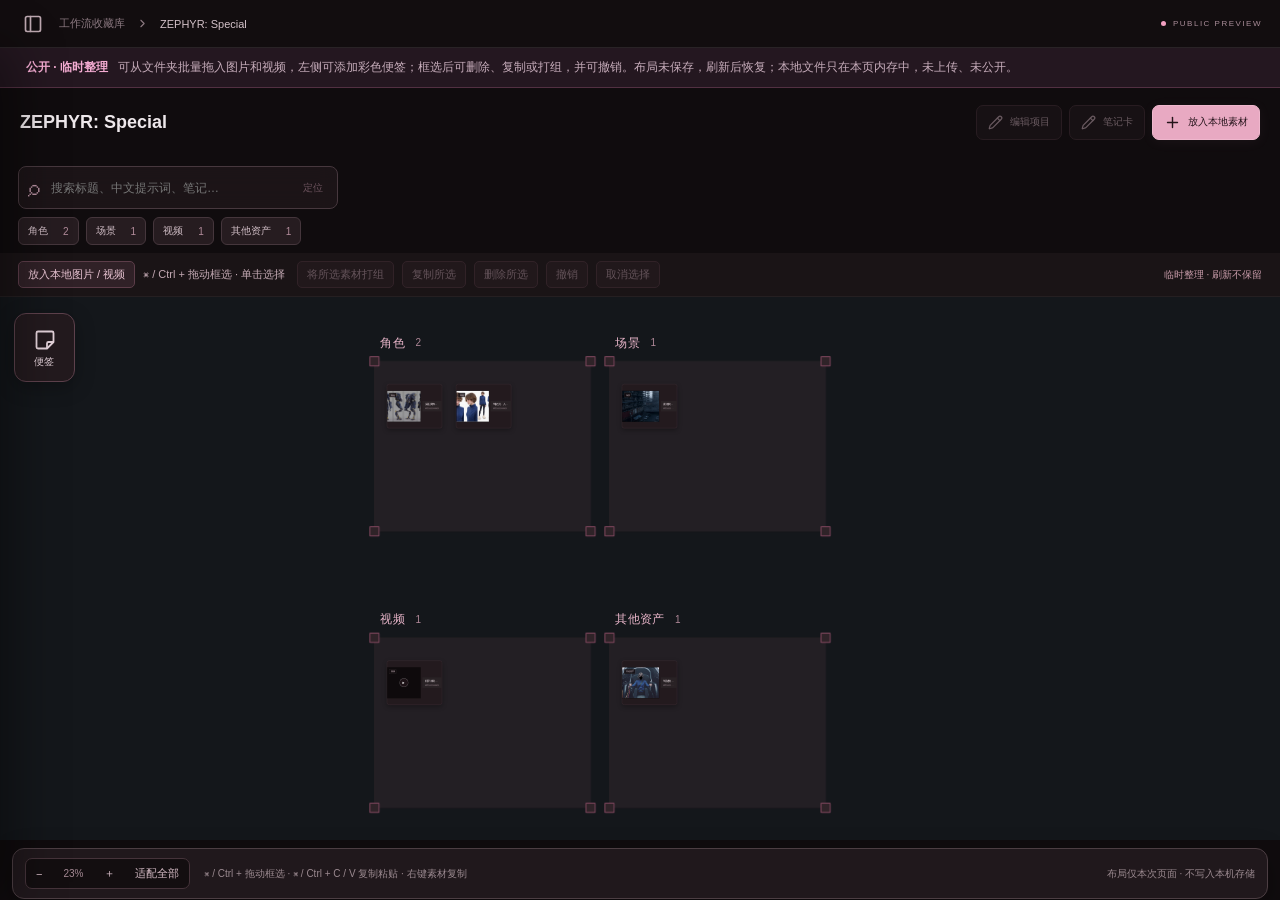
==== index.html @ 8b6f5993 "Permit safe media subdirectory paths for collected assets" ====
<!doctype html><html lang="zh-CN"><head><meta charset="UTF-8"/><meta name="viewport" content="width=device-width, initial-scale=1.0"/><meta name="theme-color" content="#140e12"/><meta name="description" content="镜藏公开静态画布：浏览 ZEPHYR 图片、视频与双语提示词；框选、多选和打组整理仅在本次页面生效，不上传、不保存。"/><title>镜藏 · 公开静态画布</title><link rel="icon" href="./favicon.svg" type="image/svg+xml"/>  <script type="module" crossorigin src="./assets/index-DH6EOgAd.js"></script>
  <link rel="stylesheet" crossorigin href="./assets/index-Cqn3189V.css">
</head><body><div id="root"></div><noscript>镜藏画布需要 JavaScript。此页面为公开静态预览，不提供上传或保存。</noscript></body></html>
---- assets/index-Cqn3189V.css ----
:root{--theme-hue:336;--accent:hsl(var(--theme-hue) 78% 79%);--accent-strong:hsl(var(--theme-hue) 85% 68%);--lightningcss-light: ;--lightningcss-dark:initial;--lightningcss-light: ;--lightningcss-dark:initial;color-scheme:dark;--bg:hsl(var(--theme-hue) 14.3% 5.5%);--panel:hsl(var(--theme-hue) 13.6% 8.6%);--line:hsl(var(--theme-hue) 11.4% 17.3%);--text:hsl(var(--theme-hue) 15% 92.2%);--muted:hsl(var(--theme-hue) 7.4% 54.7%);--legacy-accent:hsl(var(--theme-hue) 67.7% 80.6%)}*{box-sizing:border-box}body{background:var(--bg);color:var(--text);margin:0;font-family:Inter,-apple-system,BlinkMacSystemFont,Segoe UI,PingFang SC,Microsoft Yahei,sans-serif;font-size:13px}button,input,select,textarea{font:inherit}button,a,input,textarea,select{-webkit-tap-highlight-color:transparent}button{cursor:pointer}button:disabled{opacity:.45;cursor:wait}button{justify-content:center;align-items:center;gap:7px;display:inline-flex}a{color:inherit;text-decoration:none}button:focus-visible,a:focus-visible{outline:2px solid var(--accent);outline-offset:3px}input:focus,textarea:focus,select:focus{outline:1px solid hsl(var(--theme-hue) 36.4% 66.1%);border-color:hsl(var(--theme-hue) 36.4% 66.1%)}.studio{min-height:100vh;display:flex}.sidebar{background:hsl(var(--theme-hue) 12.8% 7.6%);border-right:1px solid var(--line);z-index:30;flex-direction:column;flex-shrink:0;width:238px;padding:32px 19px 19px;display:flex;position:fixed;inset:0 auto 0 0}.brand{letter-spacing:3px;align-items:center;gap:12px;padding:0 9px;font-size:24px;font-weight:650;display:flex}.brand-mark{border:1px solid hsl(var(--theme-hue) 21.0% 52.4%);background:hsl(var(--theme-hue) 17.9% 15.3%);width:42px;height:42px;color:var(--accent);border-radius:11px;place-items:center;display:grid}.brand small{letter-spacing:2px;color:hsl(var(--theme-hue) 11.8% 60%);margin-top:5px;font-size:8px;font-weight:400;display:block}.private-label{color:hsl(var(--theme-hue) 18.8% 66.7%);letter-spacing:1px;align-items:center;gap:8px;margin:31px 8px 26px;font-size:10px;display:flex}.private-label>span,.top-label>span{background:hsl(var(--theme-hue) 42.0% 74.3%);border-radius:50%;width:5px;height:5px;display:inline-block}.sidebar-section{color:hsl(var(--theme-hue) 10.1% 66.9%);justify-content:space-between;align-items:center;margin:0 9px 12px;font-size:11px;display:flex}.icon-button{color:hsl(var(--theme-hue) 13.7% 70.0%);background:0 0;border:0;border-radius:6px;padding:5px}.icon-button:hover{background:hsl(var(--theme-hue) 18.6% 16.9%);color:#fff}.project-search{color:hsl(var(--theme-hue) 8.2% 52.2%);border:1px solid hsl(var(--theme-hue) 11.6% 16.9%);background:hsl(var(--theme-hue) 14.3% 5.5%);border-radius:7px;align-items:center;gap:8px;padding:9px 10px;display:flex}.project-search input{width:100%;min-width:0;color:hsl(var(--theme-hue) 18.4% 85.1%);background:0 0;border:0;outline:none;font-size:11px}.project-list{flex-direction:column;gap:6px;margin-top:17px;display:flex;overflow:auto}.project-list button{color:hsl(var(--theme-hue) 10.1% 69.0%);text-align:left;background:0 0;border:1px solid #0000;border-radius:8px;justify-content:flex-start;gap:10px;padding:13px 10px;font-size:12px}.project-list button span{text-overflow:ellipsis;white-space:nowrap;flex:1;overflow:hidden}.project-list button>svg:last-child{opacity:.4}.project-list button.active{border-color:hsl(var(--theme-hue) 21.8% 35.1%);background:linear-gradient(100deg,hsl(var(--theme-hue) 19.6% 19.0%),hsl(var(--theme-hue) 16.7% 11.8%));color:hsl(var(--theme-hue) 65.4% 89.8%)}.sidebar-bottom{gap:6px;margin-top:auto;padding-top:25px;display:grid}.sidebar-bottom>button{color:hsl(var(--theme-hue) 9.7% 59.6%);background:0 0;border:0;border-radius:7px;justify-content:flex-start;padding:10px;font-size:11px}.sidebar-bottom>button:hover{background:hsl(var(--theme-hue) 14.7% 13.3%)}.cloud-note{border-top:1px solid var(--line);color:hsl(var(--theme-hue) 12.0% 67.5%);align-items:center;gap:10px;margin-top:14px;padding:20px 10px 3px;font-size:10px;display:flex}.cloud-note small{color:hsl(var(--theme-hue) 7.8% 42.9%);margin-top:5px;font-size:9px;display:block}.main{width:calc(100% - 238px);min-width:0;margin-left:238px}.topbar{border-bottom:1px solid hsl(var(--theme-hue) 13.9% 14.1%);background:hsl(var(--theme-hue) 16.1% 6.1%);justify-content:space-between;align-items:center;height:68px;padding:0 36px;display:flex}.breadcrumb{color:hsl(var(--theme-hue) 7.6% 51.2%);align-items:center;gap:11px;font-size:11px;display:flex}.breadcrumb b{color:hsl(var(--theme-hue) 17.0% 79.2%);font-weight:400}.top-label{color:hsl(var(--theme-hue) 14.4% 60.6%);letter-spacing:1.5px;align-items:center;gap:7px;font-size:8px;display:flex}.mobile-toggle{display:none}.project-heading{justify-content:space-between;align-items:center;gap:25px;padding:34px 36px 25px;display:flex}.eyebrow{letter-spacing:2.2px;color:hsl(var(--theme-hue) 30.3% 65.7%);margin-bottom:12px;font-size:9px}h1{letter-spacing:-.6px;margin:0 0 13px;font-size:31px;font-weight:550}.project-heading p{color:hsl(var(--theme-hue) 9.8% 57.8%);max-width:680px;margin:0;font-size:12px;line-height:1.8}.project-meta{color:hsl(var(--theme-hue) 8.4% 46.7%);align-items:center;gap:11px;margin-top:16px;font-size:10px;display:flex}.project-meta a{color:hsl(var(--theme-hue) 34.8% 72.9%);align-items:center;gap:4px;display:flex}.heading-actions{flex-shrink:0;gap:9px;display:flex}.primary,.subtle{border-radius:7px;padding:10px 15px;font-size:11px;font-weight:500}.primary{border:1px solid hsl(var(--theme-hue) 63.6% 82.7%);background:hsl(var(--theme-hue) 57.8% 78.6%);color:hsl(var(--theme-hue) 29.8% 11.2%);box-shadow:0 2px 14px hsl(var(--theme-hue) 57.8% 78.6% / .055)}.primary:hover{background:hsl(var(--theme-hue) 72.7% 87.1%)}.subtle{border:1px solid hsl(var(--theme-hue) 16.9% 23.1%);background:hsl(var(--theme-hue) 15.8% 11.2%);color:hsl(var(--theme-hue) 25.2% 77.5%)}.subtle:hover{border-color:hsl(var(--theme-hue) 21.7% 49.6%)}.stats{border:1px solid var(--line);background:hsl(var(--theme-hue) 16.3% 8.4%);border-radius:10px;align-items:center;margin:0 36px 26px;padding:17px 23px;display:flex}.stats>div{border-right:1px solid hsl(var(--theme-hue) 12.9% 16.7%);align-items:center;gap:20px;min-width:115px;margin-right:23px;display:flex}.stats>div span{color:hsl(var(--theme-hue) 10.9% 58.6%);font-size:10px}.stats strong{color:hsl(var(--theme-hue) 23.1% 87.3%);font-size:24px;font-weight:400}.stats>div:first-child strong{color:hsl(var(--theme-hue) 61.3% 81.8%)}.stats>p{text-align:right;color:hsl(var(--theme-hue) 11.4% 41.2%);margin:0 0 0 auto;font-size:9px;line-height:1.8}.stats>p b{color:hsl(var(--theme-hue) 17.0% 66.5%);font-weight:400}.canvas-wrap{padding:0 36px 28px}.project-empty-strip{border:1px dashed hsl(var(--theme-hue) 22.7% 25.9%);background:hsl(var(--theme-hue) 21.4% 11.0%);color:hsl(var(--theme-hue) 16.4% 60.6%);border-radius:9px;justify-content:space-between;align-items:center;gap:15px;margin-bottom:14px;padding:16px 20px;font-size:11px;line-height:1.8;display:flex}.project-empty-strip strong{color:hsl(var(--theme-hue) 52.1% 81.2%);margin-right:9px}.project-empty-strip button{color:hsl(var(--theme-hue) 52.1% 81.2%);white-space:nowrap;background:0 0;border:0;font-size:11px}.iwc-stage{height:calc(100dvh - 400px)!important;min-height:390px!important}.welcome{text-align:center;background:radial-gradient(ellipse at 50% 32%,hsl(var(--theme-hue) 28.3% 18.0% / .188),transparent 55%);flex-direction:column;align-items:center;min-height:calc(100vh - 68px);padding:70px 40px;display:flex}.welcome h1{letter-spacing:1px;margin:9px 0 18px;font-size:43px;font-weight:500;line-height:1.4}.welcome p{color:hsl(var(--theme-hue) 12.5% 59.2%);margin:0 0 28px;font-size:12px;line-height:2}.large{padding:13px 21px;font-size:12px}.text-button{color:hsl(var(--theme-hue) 27.1% 64.5%);background:0 0;border:0;padding:12px;font-size:11px}.welcome-foot{color:hsl(var(--theme-hue) 12.2% 38.4%);align-items:center;gap:8px;margin-top:40px;font-size:9px;display:flex}.welcome-art{width:310px;height:150px;margin-bottom:25px;position:relative}.art-card{background:linear-gradient(145deg,hsl(var(--theme-hue) 15.7% 16.3%),hsl(var(--theme-hue) 16.3% 8.4%));border:1px solid hsl(var(--theme-hue) 19.4% 39.4%);width:112px;height:89px;color:hsl(var(--theme-hue) 37.8% 73.5%);z-index:2;border-radius:7px;flex-direction:column;justify-content:center;align-items:center;gap:12px;display:flex;position:absolute;box-shadow:0 10px 40px #0006}.art-card span{letter-spacing:1.5px;color:hsl(var(--theme-hue) 13.9% 52.2%);font-size:6px}.art-card.one{top:25px;left:0;transform:rotate(-8deg)}.art-card.two{z-index:3;border-color:hsl(var(--theme-hue) 26.2% 55.9%);width:135px;height:108px;top:0;left:98px}.art-card.three{top:43px;left:210px;transform:rotate(9deg)}.loading{min-height:60vh;color:hsl(var(--theme-hue) 14.1% 62.5%);justify-content:center;align-items:center;gap:15px;display:flex}.spinner{border:1px solid hsl(var(--theme-hue) 18.7% 24.1%);border-top-color:hsl(var(--theme-hue) 49.1% 78.4%);border-radius:50%;width:18px;height:18px;animation:1s linear infinite spin}@keyframes spin{to{transform:rotate(360deg)}}.muted{color:hsl(var(--theme-hue) 9.6% 51.0%);font-size:11px;line-height:1.7}.sidebar-empty{padding:10px;line-height:2}.alert{border:1px solid hsl(var(--theme-hue) 19.7% 25.9%);background:hsl(var(--theme-hue) 18.8% 13.5%);color:hsl(var(--theme-hue) 48.5% 81.0%);border-radius:6px;margin:15px 36px 0;padding:11px 40px 11px 14px;font-size:11px;line-height:1.7;position:relative}.alert button{color:inherit;background:0 0;border:0;position:absolute;top:10px;right:9px}.alert.error{background:hsl(var(--theme-hue) 27.3% 15.1%);color:#f0b4ba;border-color:#854c51}.hidden{display:none}.drawer-scrim,.modal-scrim{z-index:60;-webkit-backdrop-filter:blur(3px);backdrop-filter:blur(3px);background:#0009;position:fixed;inset:0}.drawer{background:hsl(var(--theme-hue) 15.8% 7.5%);border-left:1px solid hsl(var(--theme-hue) 19.1% 33.9%);width:min(680px,100%);height:100%;position:absolute;top:0;right:0;overflow:auto;box-shadow:-20px 0 80px #0005}.drawer-bar{border-bottom:1px solid hsl(var(--theme-hue) 16.9% 17.5%);color:hsl(var(--theme-hue) 17.0% 68.8%);justify-content:space-between;align-items:center;padding:20px 25px;font-size:11px;display:flex}.drawer-bar h2{color:hsl(var(--theme-hue) 35.4% 87.3%);margin:0;font-size:18px;font-weight:500}.detail-media{background:hsl(var(--theme-hue) 20.0% 2.9%);justify-content:center;align-items:center;min-height:200px;max-height:400px;display:flex}.detail-media img,.detail-media video{object-fit:contain;width:100%;max-height:400px}.detail-media>a{color:hsl(var(--theme-hue) 36.2% 77.3%);align-items:center;gap:10px;padding:70px;display:flex}.missing{height:210px;color:hsl(var(--theme-hue) 14.9% 39.6%);flex-direction:column;justify-content:center;align-items:center;gap:17px;font-size:11px;display:flex}.detail-body{padding:25px}.detail-title{justify-content:space-between;align-items:start;gap:14px;margin-bottom:23px;display:flex}.detail-title h2{margin:0;font-size:23px;font-weight:500;line-height:1.5}.detail-title button{flex-shrink:0}.model-record{border:1px solid hsl(var(--theme-hue) 20.7% 23.7%);background:hsl(var(--theme-hue) 22.2% 10.6%);border-radius:8px;flex-direction:column;gap:10px;padding:16px;display:flex}.model-record>span{color:hsl(var(--theme-hue) 17.8% 57.1%);font-size:10px}.model-record b{color:hsl(var(--theme-hue) 56.1% 83.9%);font-size:15px;font-weight:500}.model-record small{color:hsl(var(--theme-hue) 13.0% 43.7%);font-size:10px}.detail-section{margin-top:28px}.detail-section h3{color:hsl(var(--theme-hue) 25.3% 80.6%);margin:0 0 15px;font-size:12px;font-weight:500}.detail-section h3 span{color:hsl(var(--theme-hue) 15.3% 42.2%);margin-left:8px}.missing-text{color:hsl(var(--theme-hue) 11.0% 42.7%);border:1px dashed hsl(var(--theme-hue) 17.2% 19.4%);border-radius:6px;padding:15px;font-size:11px}.reference-grid{grid-template-columns:repeat(3,1fr);gap:10px;display:grid}.reference-grid button{background:hsl(var(--theme-hue) 20.8% 10.4%);border:1px solid hsl(var(--theme-hue) 20.0% 23.5%);color:hsl(var(--theme-hue) 17.8% 64.7%);border-radius:6px;flex-direction:column;padding:0;font-size:10px;display:flex;overflow:hidden}.reference-grid img{object-fit:cover;width:100%;height:90px}.reference-grid span{padding:8px}.prompt-block{border:1px solid hsl(var(--theme-hue) 17.9% 18.6%);background:hsl(var(--theme-hue) 20.0% 5.9%);border-radius:7px;margin-bottom:10px;padding:16px}.prompt-block label{letter-spacing:1px;color:hsl(var(--theme-hue) 16.9% 54.7%);font-size:9px}.prompt-block p{color:hsl(var(--theme-hue) 19.2% 80.6%);white-space:pre-wrap;overflow-wrap:anywhere;margin:11px 0 0;font-size:12px;line-height:1.9}.prompt-block.zh{background:hsl(var(--theme-hue) 22.0% 11.6%);border-color:hsl(var(--theme-hue) 24.2% 25.9%)}.prompt-block.zh p{color:hsl(var(--theme-hue) 33.3% 75.9%)}.stale{letter-spacing:0;margin-left:6px;font-size:10px;font-weight:400;color:#ebba7e!important}.source-link{color:hsl(var(--theme-hue) 38.2% 73.3%);gap:5px;font-size:11px;display:inline-flex}.note-text{white-space:pre-wrap;overflow-wrap:anywhere;color:hsl(var(--theme-hue) 17.3% 64.9%);font-size:12px;line-height:1.9}.detail-footer{border-top:1px solid hsl(var(--theme-hue) 19.1% 17.5%);justify-content:space-between;align-items:center;margin-top:25px;padding-top:20px;display:flex}.danger{color:#c78693;background:0 0;border:0;padding:8px 0;font-size:10px}.detail-footer a{color:hsl(var(--theme-hue) 22.2% 64.7%);gap:5px;font-size:10px;display:flex}.modal-scrim{justify-content:center;align-items:center;padding:25px;display:flex}.modal{background:hsl(var(--theme-hue) 18.2% 8.6%);border:1px solid hsl(var(--theme-hue) 18.4% 34.1%);border-radius:13px;width:530px;max-width:100%;max-height:90dvh;overflow:auto;box-shadow:0 30px 100px #0008}.modal form{padding:22px 25px}.modal form>label,.form-row>label{color:hsl(var(--theme-hue) 18.1% 66.5%);flex-direction:column;gap:8px;margin-bottom:19px;font-size:11px;display:flex}.modal input:not([type=checkbox]):not([type=file]),.modal textarea,.modal select{border:1px solid hsl(var(--theme-hue) 19.0% 23.7%);background:hsl(var(--theme-hue) 20.0% 5.9%);width:100%;color:hsl(var(--theme-hue) 28.0% 85.3%);border-radius:6px;padding:11px 12px;font-size:12px;line-height:1.7}.modal textarea{resize:vertical}.modal .form-row{gap:15px;display:flex}.form-row>label{flex:1;min-width:0}.form-hint{color:hsl(var(--theme-hue) 13.4% 45.3%);margin:0 0 18px;font-size:10px;line-height:1.8}.form-actions{border-top:1px solid hsl(var(--theme-hue) 19.1% 17.5%);justify-content:flex-end;align-items:center;gap:9px;margin-top:23px;padding-top:19px;display:flex}.form-actions .danger{margin-right:auto}.asset-modal{width:680px}.upload-zone{border:1px dashed hsl(var(--theme-hue) 19.8% 39.6%);background:hsl(var(--theme-hue) 22.9% 13.7%);cursor:pointer;border-radius:7px;justify-content:center;align-items:center;padding:20px;position:relative;flex-direction:row!important;gap:15px!important;display:flex!important}.upload-zone input{opacity:0;cursor:pointer;width:100%;position:absolute;inset:0}.upload-zone small{color:hsl(var(--theme-hue) 14.9% 52.5%);margin-top:5px;font-size:9px;display:block}.reference-options{border:1px solid hsl(var(--theme-hue) 18.1% 20.6%);border-radius:6px;flex-wrap:wrap;gap:12px;margin-bottom:20px;padding:14px;display:flex}.reference-options label{color:hsl(var(--theme-hue) 22.7% 68.0%);align-items:center;gap:6px;font-size:11px;display:flex}.reference-options input{accent-color:hsl(var(--theme-hue) 44.9% 72.9%)}.help-content{padding:10px 26px 26px}.help-content h3{color:hsl(var(--theme-hue) 45.6% 79.8%);margin:24px 0 10px;font-size:13px;font-weight:500}.help-content p{color:hsl(var(--theme-hue) 14.3% 60.2%);font-size:12px;line-height:1.9}.help-modal{width:600px}@media (width>=1500px){.stats>div{min-width:140px}}@media (width<=1200px){.stats>div{gap:14px;min-width:90px;margin-right:17px}.stats>p{display:none}.project-heading{align-items:flex-start}.heading-actions{flex-direction:column}.sidebar{width:210px;padding:28px 14px 18px}.main{width:calc(100% - 210px);margin-left:210px}}@media (width<=900px){.sidebar{width:190px}.main{width:calc(100% - 190px);margin-left:190px}.topbar{padding:0 23px}.project-heading{padding:25px 22px}.canvas-wrap{padding:0 22px 25px}.stats{margin:0 22px 22px;padding:15px}.stats>div{gap:9px;min-width:65px;margin-right:12px}.stats strong{font-size:20px}.stats>div:last-of-type{border:0;margin:0}.project-heading h1{font-size:25px}.alert{margin:12px 22px 0}.top-label{display:none}}@media (width<=700px){.sidebar{width:238px;transform:translate(-100%);box-shadow:15px 0 60px #0008}.sidebar.mobile-open{top:60px;transform:translate(0)}.main{width:100%;margin:0}.topbar{height:60px;padding:0 16px}.mobile-toggle{display:flex}.project-heading{flex-wrap:wrap;gap:12px;padding:24px 17px}.heading-actions{flex-direction:row}.project-heading h1{font-size:26px}.stats{justify-content:space-between;margin:0 17px 18px;padding:14px 12px}.stats>div{flex-direction:column;gap:7px;min-width:0;margin-right:0;padding-right:17px}.stats>div:last-of-type{padding:0}.stats>div span{font-size:9px}.canvas-wrap{padding:0 12px 20px}.project-empty-strip{flex-direction:column;align-items:flex-start;padding:12px}.iwc-stage{height:55dvh!important;min-height:340px!important}.welcome{padding:50px 20px}.welcome h1{font-size:36px}.welcome p{font-size:11px}.welcome-art{margin-bottom:4px;transform:scale(.85)}.alert{margin:12px 16px 0}.modal-scrim{padding:12px}.modal{max-height:94dvh}.modal form{padding:19px}.modal .form-row{gap:10px}.drawer-bar{padding:17px 19px}.detail-body{padding:20px}.reference-grid{grid-template-columns:repeat(2,1fr)}}.iwc-note-text{color:hsl(var(--theme-hue) 47.0% 83.7%);white-space:pre-wrap;background:linear-gradient(130deg,hsl(var(--theme-hue) 20.4% 19.2%),hsl(var(--theme-hue) 17.1% 13.7%));text-align:left;width:100%;height:135px;padding:20px;font-size:13px;line-height:1.8;overflow:hidden}.iwc-link{pointer-events:none;z-index:0;position:absolute;overflow:visible}.iwc-link line{stroke:hsl(var(--theme-hue) 38.4% 68.8%);stroke-width:2px;stroke-dasharray:6 5;opacity:.5}.note-preview{white-space:pre-wrap;overflow-wrap:anywhere;width:100%;color:hsl(var(--theme-hue) 45.5% 82.7%);background:linear-gradient(130deg,hsl(var(--theme-hue) 22.6% 18.2%),hsl(var(--theme-hue) 15.8% 11.2%));max-height:400px;padding:35px;font-size:18px;line-height:1.9;overflow:auto}.personal-note-info{color:hsl(var(--theme-hue) 27.7% 65.3%);flex-direction:column;gap:20px;font-size:12px;display:flex}.personal-note-info b{font-weight:400}.add-note{margin-bottom:20px}.research-plan{border:1px solid hsl(var(--theme-hue) 16.5% 22.5%);background:hsl(var(--theme-hue) 19.1% 9.2%);border-radius:8px;margin-bottom:16px;padding:15px 19px}.research-plan summary{cursor:pointer;color:hsl(var(--theme-hue) 33.9% 75.1%);font-size:12px}.research-plan summary span{color:hsl(var(--theme-hue) 10.0% 48.8%);margin-left:15px;font-size:10px}.research-plan>p,.research-plan footer{color:hsl(var(--theme-hue) 12.1% 53.1%);font-size:10px;line-height:1.8}.research-plan>div{grid-template-columns:repeat(2,1fr);gap:10px;margin:15px 0;display:grid}.research-plan article{border:1px solid hsl(var(--theme-hue) 21.7% 18.0%);border-radius:6px;padding:12px}.research-plan article b{color:hsl(var(--theme-hue) 19.5% 68.8%);font-size:11px;font-weight:500;display:block}.research-plan article small{color:hsl(var(--theme-hue) 11.8% 44.9%);margin-top:7px;font-size:10px;display:block}.research-plan footer{border-top:1px solid hsl(var(--theme-hue) 21.7% 18.0%);padding-top:12px}.iwc-group-frame{border:1px solid hsl(var(--theme-hue) 4.5% 26.3%);background:#303033;border-radius:7px}.iwc-group-frame>.iwc-legacy-title{color:hsl(var(--theme-hue) 5.8% 62.9%);letter-spacing:0;font-size:13px;font-weight:400;top:-28px;left:0}.iwc-stage{background-color:hsl(var(--theme-hue) 7.4% 10.6%)!important;background-image:radial-gradient(hsl(var(--theme-hue) 7.0% 22.4%) .7px,transparent .7px)!important}.iwc-card{border-color:hsl(var(--theme-hue) 6.6% 26.9%);background:hsl(var(--theme-hue) 9.3% 14.7%);border-radius:4px;box-shadow:0 3px 10px #0003}.iwc-card-copy{background:hsl(var(--theme-hue) 9.3% 14.7%)}.demo-link{color:hsl(var(--theme-hue) 29.4% 66.7%);align-items:center;gap:7px;margin:14px;font-size:11px;display:inline-flex}.demo-page{background:hsl(var(--theme-hue) 13.5% 7.3%);min-height:100vh}.demo-top{border-bottom:1px solid hsl(var(--theme-hue) 12.1% 17.8%);justify-content:space-between;align-items:center;height:86px;padding:0 36px;display:flex}.demo-heading{justify-content:space-between;align-items:center;padding:27px 38px 19px;display:flex}.demo-heading h1{font-size:30px}.demo-heading p{color:hsl(var(--theme-hue) 11.8% 60%);margin:0;font-size:12px}.demo-heading>span{color:hsl(var(--theme-hue) 35.3% 72.7%);background:hsl(var(--theme-hue) 19.1% 17.5%);border:1px solid hsl(var(--theme-hue) 19.1% 33.9%);border-radius:5px;padding:7px 11px;font-size:10px}.demo-disclaimer{color:hsl(var(--theme-hue) 18.7% 62.4%);border:1px solid hsl(var(--theme-hue) 23.1% 25.5%);background:hsl(var(--theme-hue) 20.0% 11.8%);border-radius:7px;margin:0 36px 20px;padding:12px 17px;font-size:10px;line-height:1.9}.demo-disclaimer b{color:hsl(var(--theme-hue) 41.3% 78.6%);font-weight:400;display:block}.demo-canvas{padding:0 24px 24px}.demo-canvas .iwc-stage{height:calc(100vh - 370px)!important;min-height:450px!important}.demo-canvas .iwc-footer>small{display:none}.demo-canvas .iwc-toolbar{background:hsl(var(--theme-hue) 12.5% 12.5%)}.demo-canvas .iwc{border-radius:9px}@media (width<=700px){.demo-top{height:75px;padding:0 15px}.demo-top .brand{font-size:21px}.demo-heading{gap:15px;padding:23px 18px}.demo-heading h1{font-size:24px}.demo-disclaimer{margin:0 16px 15px}.demo-canvas{padding:0 10px 15px}.demo-canvas .iwc-stage{height:60vh!important}.demo-heading>span{white-space:nowrap;font-size:8px}}.media-detail{border:1px solid hsl(var(--theme-hue) 6.8% 29.0%);background:hsl(var(--theme-hue) 10.2% 9.6%);border-radius:16px;width:min(1040px,94vw);height:auto;max-height:94dvh;padding:0 24px 25px;top:3dvh;left:50%;right:auto;transform:translate(-50%)}.media-detail .drawer-bar{color:hsl(var(--theme-hue) 9.4% 68.8%);border:0;padding:18px 0}.media-detail .detail-media{border:1px solid hsl(var(--theme-hue) 9.7% 36.5%);background:hsl(var(--theme-hue) 22.2% 3.5%);border-radius:14px;max-height:none;overflow:hidden}.media-detail .detail-media video{aspect-ratio:16/9;object-fit:contain;width:100%;max-height:56vh}.media-detail .detail-body{border:1px solid hsl(var(--theme-hue) 9.7% 24.3%);background:hsl(var(--theme-hue) 7.9% 14.9%);border-radius:18px;flex-direction:column;margin-top:17px;padding:23px;display:flex}.media-detail .detail-title,.media-detail .detail-body>h2{order:0;margin:0 0 17px;font-size:16px}.media-detail .model-record{border:0;border-top:1px solid hsl(var(--theme-hue) 10.3% 26.7%);background:0 0;border-radius:0;flex-flow:wrap;order:4;align-items:center;gap:15px;margin:16px 0 0;padding:16px 0 0;display:flex}.media-detail .model-record>span{font-size:10px}.media-detail .model-record b{font-size:13px}.media-detail .model-record small{flex-basis:100%}.media-detail .detail-section{margin-top:0}:is(.media-detail .detail-section:has(.reference-grid),.media-detail .detail-section:has(.missing-text),.media-detail .detail-section:has(.demo-ref-placeholders)){order:1;margin-bottom:18px}.media-detail .detail-section:has(.prompt-block){order:2}.media-detail .detail-section:has(.note-text){order:5;margin-top:20px}.media-detail .detail-footer{order:7}.media-detail .reference-grid{gap:12px;display:flex;overflow:auto}.media-detail .reference-grid button{width:90px;min-width:90px}.media-detail .reference-grid img{height:77px}.media-detail .prompt-block{background:0 0;border:0;border-radius:0;padding:12px 0}.media-detail .prompt-block p{color:hsl(var(--theme-hue) 21.2% 87.1%);font-size:14px;line-height:2}.media-detail .prompt-block.zh{border-top:1px solid hsl(var(--theme-hue) 14.1% 25.1%)}.media-detail .detail-body>.muted{order:8;margin:15px 0 0}.media-detail .detail-body>.source-link{order:9;margin-top:10px}.demo-ref-placeholders{gap:12px;display:flex}.demo-ref-placeholders>div{border:1px dashed hsl(var(--theme-hue) 14.4% 36.7%);background:hsl(var(--theme-hue) 11.6% 16.9%);width:80px;height:78px;color:hsl(var(--theme-hue) 15.4% 55.5%);border-radius:9px;place-items:center;font-size:9px;display:grid;position:relative}.demo-ref-placeholders b{background:hsl(var(--theme-hue) 15.6% 25.1%);border-radius:50%;place-items:center;width:17px;height:17px;font-weight:400;display:grid;position:absolute;top:6px;left:6px}@media (width<=700px){.media-detail{width:96vw;max-height:96dvh;padding:0 12px 15px;top:2dvh}.media-detail .detail-body{padding:16px}.media-detail .detail-media video{max-height:45vh}.media-detail .prompt-block p{font-size:12px}}.translation-card{border:1px solid hsl(var(--theme-hue) 18.5% 31.8%);background:hsl(var(--theme-hue) 18.1% 16.3%);color:hsl(var(--theme-hue) 28.3% 82.0%);border-radius:12px;margin:8px 0 15px;overflow:hidden}.translation-card>summary{cursor:pointer;color:hsl(var(--theme-hue) 57.3% 85.3%);background:hsl(var(--theme-hue) 17.2% 19.4%);padding:15px 18px;font-size:12px}.translation-card summary span{color:hsl(var(--theme-hue) 21.5% 62.5%);margin-left:10px;font-size:9px}.translation-body{padding:8px 18px 17px}.translation-text{white-space:pre-wrap;overflow-wrap:anywhere;color:hsl(var(--theme-hue) 32.3% 87.8%);margin:12px 0;font-size:14px;line-height:2}.copy-prompt{border:1px solid hsl(var(--theme-hue) 16.7% 37.6%);background:hsl(var(--theme-hue) 17.2% 19.4%);color:hsl(var(--theme-hue) 34.4% 74.9%);border-radius:5px;padding:5px 9px;font-size:10px}.english-original{border-top:1px solid hsl(var(--theme-hue) 18.2% 30.2%);margin-top:17px;padding-top:13px}.english-original>summary{color:hsl(var(--theme-hue) 22.0% 64.3%);cursor:pointer;font-size:11px}.english-original .translation-text{color:hsl(var(--theme-hue) 14.1% 69.4%);font-size:12px}.copy-status{color:hsl(var(--theme-hue) 32.7% 77.8%);margin-top:10px;font-size:10px;display:block}.media-detail .detail-section:has(.translation-card){order:2}.iwc-groups{min-height:42px}.inline-error{background:hsl(var(--theme-hue) 26.4% 20.8%);color:#f1bfca;border:1px solid #a36a75;border-radius:7px;margin-bottom:17px;padding:12px 14px;font-size:12px;line-height:1.8}.back-detail{background:hsl(var(--theme-hue) 17.2% 17.1%);border:1px solid hsl(var(--theme-hue) 19.3% 31.6%);color:hsl(var(--theme-hue) 40.7% 76.9%);border-radius:5px;margin-right:12px;padding:5px 8px;font-size:10px}.related-notes{order:6;margin-top:23px}.related-notes h3{color:hsl(var(--theme-hue) 28.9% 70.2%);font-size:12px;font-weight:500}.related-notes>button{text-align:left;border:1px solid hsl(var(--theme-hue) 20.0% 25.5%);background:hsl(var(--theme-hue) 19.4% 14.1%);width:100%;color:hsl(var(--theme-hue) 34.0% 79.8%);border-radius:7px;justify-content:space-between;margin:5px 0;padding:11px}.related-notes small,.related-notes p{color:hsl(var(--theme-hue) 14.8% 57.6%);font-size:10px}.alert .retry-save{border:1px solid hsl(var(--theme-hue) 17.7% 51.4%);color:hsl(var(--theme-hue) 56.2% 85.7%);border-radius:4px;margin:0 12px;padding:3px 8px;position:static}.media-detail .reference-evidence{order:1;margin:0 0 18px}.evidence-grid{grid-template-columns:repeat(2,minmax(0,1fr));gap:10px;display:grid}.evidence-grid>button{text-align:left;border:1px solid hsl(var(--theme-hue) 18% 27%);background:hsl(var(--theme-hue) 15% 13%);color:var(--text);border-radius:8px;justify-content:flex-start;align-items:flex-start;gap:11px;padding:10px}.evidence-grid img{object-fit:cover;border-radius:5px;width:75px;height:68px}.evidence-grid button>div{min-width:0}.evidence-grid b{font-size:11px;font-weight:500;display:block}.evidence-status{color:#dfbd86;margin-top:7px;font-size:9px;display:block}.evidence-status.confirmed{color:#93c4ba}.evidence-status.context{color:#94a5bd}.evidence-grid p{color:var(--muted);margin:8px 0 0;font-size:10px;line-height:1.7}.evidence-editor{margin-bottom:19px}.evidence-editor>label{color:var(--accent);font-size:11px}.evidence-editor>div{border:1px solid var(--line);border-radius:7px;margin-top:9px;padding:12px}.evidence-editor label{color:var(--muted);align-items:center;gap:10px;margin-bottom:8px;font-size:11px;display:flex}.evidence-editor select{max-width:180px;margin-left:auto}@media (width<=700px){.evidence-grid{grid-template-columns:1fr}}.prompt-reading-tools{flex-wrap:wrap;align-items:center;gap:8px;margin-top:10px;display:flex}.prompt-reading-tools small{color:var(--muted);font-size:9px}.translation-text.compact-text{overscroll-behavior:contain;scrollbar-width:thin;scrollbar-color:var(--accent) transparent;max-height:360px;padding-right:12px;overflow:auto}.translation-text.full-text{max-height:none}.translation-text:focus-visible{outline:1px solid var(--accent);outline-offset:5px;border-radius:3px}.english-original>button{margin-top:12px}.media-detail .add-note{order:0;align-self:flex-end;margin:0 0 18px}.drawer-bar{background:var(--panel);z-index:3;position:sticky;top:0}.media-detail .drawer-bar{background:var(--panel)}.studio:has(.canvas-wrap) .main{width:100%;height:100dvh;margin-left:0;overflow:hidden}.studio:has(.canvas-wrap) .sidebar{z-index:45;transition:transform .18s;top:48px;transform:translate(-100%);box-shadow:12px 0 50px #0006}.studio:has(.canvas-wrap) .sidebar.mobile-open{transform:translate(0)}.studio:has(.canvas-wrap) .mobile-toggle{display:inline-flex}.studio:has(.canvas-wrap) .topbar{border-bottom-color:hsl(var(--theme-hue) 8% 15%);height:48px;padding:0 18px}.studio:has(.canvas-wrap) .project-heading{align-items:center;gap:15px;height:68px;padding:12px 20px}.studio:has(.canvas-wrap) .project-heading h1{letter-spacing:0;margin:0;font-size:18px}.studio:has(.canvas-wrap) .project-heading .eyebrow{display:none}.studio:has(.canvas-wrap) .project-heading p{display:none}.studio:has(.canvas-wrap) .project-meta{display:none}.studio:has(.canvas-wrap) .stats{display:none}.studio:has(.canvas-wrap) .heading-actions{flex-direction:row;gap:7px}.studio:has(.canvas-wrap) .heading-actions button{padding:8px 11px;font-size:10px}.studio:has(.canvas-wrap) .canvas-wrap{height:calc(100dvh - 116px);padding:0;position:relative}.studio:has(.canvas-wrap) .iwc{background:0 0;border:0;border-radius:0;height:100%}.studio:has(.canvas-wrap) .iwc-stage{max-height:none;background-color:#14171b!important;background-image:radial-gradient(hsl(var(--theme-hue) 9% 25% / .35) .6px,transparent .6px)!important;height:100%!important;min-height:0!important}.studio:has(.canvas-wrap) .iwc-toolbar{z-index:4;pointer-events:none;background:0 0;border:0;border-radius:9px;padding:0;position:absolute;top:12px;left:18px;right:18px}.studio:has(.canvas-wrap) .iwc-title{display:none}.studio:has(.canvas-wrap) .iwc-search{pointer-events:auto;background:hsl(var(--theme-hue) 15% 10% / .94);border-color:hsl(var(--theme-hue) 12% 25%);-webkit-backdrop-filter:blur(10px);backdrop-filter:blur(10px);flex:1;max-width:320px}.studio:has(.canvas-wrap) .iwc-groups{z-index:4;pointer-events:none;background:0 0;border:0;min-height:0;padding:0;position:absolute;top:65px;left:18px;right:18px}.studio:has(.canvas-wrap) .iwc-groups button{pointer-events:auto;background:hsl(var(--theme-hue) 13% 14% / .9);border-color:hsl(var(--theme-hue) 12% 24%);padding:6px 9px;font-size:10px}.studio:has(.canvas-wrap) .iwc-groups small{display:none}.studio:has(.canvas-wrap) .iwc-group-frame{background:hsl(var(--theme-hue) 16% 22% / .36);border-color:hsl(var(--theme-hue) 20% 40% / .18);border-radius:5px}.studio:has(.canvas-wrap) .iwc-footer{z-index:5;border:1px solid hsl(var(--theme-hue) 10% 27%);background:hsl(var(--theme-hue) 12% 12% / .92);-webkit-backdrop-filter:blur(14px);backdrop-filter:blur(14px);border-radius:12px;padding:9px 12px;position:absolute;bottom:16px;left:18px;right:18px;box-shadow:0 8px 28px #0004}.studio:has(.canvas-wrap) .project-empty-strip{z-index:5;background:hsl(var(--theme-hue) 14% 14% / .9);max-width:690px;padding:12px;position:absolute;top:113px;left:18px;right:18px}.studio:has(.canvas-wrap)>.main>.alert{z-index:55;width:min(720px,90vw);margin:0;position:fixed;top:55px;left:50%;transform:translate(-50%);box-shadow:0 10px 30px #0005}.switching-notice{z-index:55;background:var(--panel);color:var(--accent);border:1px solid var(--line);border-radius:7px;padding:8px 15px;font-size:11px;position:fixed;top:53px;left:50%;transform:translate(-50%);box-shadow:0 10px 30px #0004}.canvas-wrap[aria-busy=true]{cursor:wait}.canvas-wrap[aria-busy=true] .iwc{opacity:.75}@media (width<=700px){.studio:has(.canvas-wrap) .project-heading{flex-wrap:nowrap;height:62px;padding:10px 12px}.studio:has(.canvas-wrap) .project-heading h1{white-space:nowrap;text-overflow:ellipsis;max-width:38vw;font-size:15px;overflow:hidden}.studio:has(.canvas-wrap) .heading-actions{gap:4px}.studio:has(.canvas-wrap) .heading-actions button{padding:7px;font-size:9px}.studio:has(.canvas-wrap) .heading-actions button:first-child{display:none}.studio:has(.canvas-wrap) .canvas-wrap{height:calc(100dvh - 110px)}.studio:has(.canvas-wrap) .iwc-toolbar{left:10px;right:10px}.studio:has(.canvas-wrap) .iwc-groups{gap:5px;left:10px;right:10px}.studio:has(.canvas-wrap) .iwc-footer{padding:7px;bottom:10px;left:10px;right:10px}.studio:has(.canvas-wrap) .iwc-help{display:none}.studio:has(.canvas-wrap) .project-empty-strip{top:120px;left:10px;right:10px}.studio:has(.canvas-wrap) .iwc-groups button{padding:5px 7px;font-size:9px}}.preview-banner{color:#efd5e3;background:#241720;border-bottom:1px solid #523042;align-items:center;gap:10px;margin:0;padding:10px 26px;font-size:12px;line-height:1.6;display:flex}.preview-banner b{white-space:nowrap;color:#f4acd2}.preview-banner span{color:#c6acba}.readonly-control{opacity:.48;cursor:not-allowed!important}.studio:has(.canvas-wrap) .canvas-wrap{height:calc(100dvh - 149px)}.top-label span,.private-label span{background:var(--accent)}.public-help{white-space:normal}.public-help h3{color:var(--accent)}@media (width<=700px){.preview-banner{align-items:flex-start;gap:7px;padding:8px 12px;font-size:10px}.preview-banner span{line-height:1.5}.studio:has(.canvas-wrap) .canvas-wrap{height:calc(100dvh - 156px)}.public-heading-actions .subtle{display:none!important}.public-heading-actions .primary{font-size:10px}}.project-list a{color:inherit;border-radius:8px;align-items:center;gap:10px;padding:12px 14px;text-decoration:none;display:flex}.project-list a span{flex:1}.project-list a.active{color:#90baff;background:#4b87ff24}.generation-fields{gap:0;margin:12px 0;display:grid}.generation-fields>div{border-bottom:1px solid #ffffff14;grid-template-columns:minmax(100px,1fr) 2fr;gap:16px;padding:10px 0;display:grid}.generation-fields dt{color:#91a1ba}.generation-fields dd{white-space:pre-wrap;overflow-wrap:anywhere;margin:0}.reference-grid video{object-fit:cover;pointer-events:none;width:100%;height:100%;max-height:130px}.evidence-list video{object-fit:cover;pointer-events:none;width:72px;height:56px}.iwc{--iwc-accent:hsl(var(--theme-hue) 69.0% 77.3%);background:hsl(var(--theme-hue) 10.0% 7.8%);border:1px solid hsl(var(--theme-hue) 8.6% 20.6%);color:hsl(var(--theme-hue) 20.9% 91.6%);border-radius:14px;font-family:inherit;position:relative;overflow:hidden}.iwc button,.iwc input{font:inherit}.iwc button{cursor:pointer}.iwc button:focus-visible,.iwc input:focus-visible{outline:2px solid var(--iwc-accent);outline-offset:-2px}.iwc-toolbar{background:hsl(var(--theme-hue) 10.7% 11.0%);border-bottom:1px solid #ffffff0c;justify-content:space-between;align-items:center;gap:20px;padding:18px 20px;display:flex}.iwc-title{gap:6px;display:grid}.iwc-title strong{font-size:15px;font-weight:600}.iwc-title strong span{background:hsl(var(--theme-hue) 18.4% 19.2%);color:hsl(var(--theme-hue) 66.3% 82.5%);border-radius:5px;margin-left:8px;padding:3px 7px;font-size:11px}.iwc-title small,.iwc-groups small,.iwc-footer small{color:hsl(var(--theme-hue) 8.3% 57.3%);font-size:10px}.iwc-search{border:1px solid hsl(var(--theme-hue) 14.0% 23.7%);background:hsl(var(--theme-hue) 14.3% 6.9%);border-radius:8px;flex:1;align-items:center;gap:9px;max-width:370px;padding:7px 9px;display:flex}.iwc-search input{width:100%;min-width:0;color:hsl(var(--theme-hue) 20.9% 91.6%);background:0 0;border:0;outline:none;font-size:12px}.iwc-search>span{color:hsl(var(--theme-hue) 21.3% 64.1%);font-size:23px}.iwc-search button{color:hsl(var(--theme-hue) 50.9% 79.2%);white-space:nowrap;background:0 0;border:0;padding:5px;font-size:10px}.iwc-search button:disabled{opacity:.4;cursor:default}.iwc-groups{background:hsl(var(--theme-hue) 12.5% 9.4%);border-bottom:1px solid #ffffff0a;flex-wrap:wrap;align-items:center;gap:7px;padding:10px 20px;display:flex}.iwc-groups button{border:1px solid hsl(var(--theme-hue) 15% 22.2%);color:hsl(var(--theme-hue) 16.5% 77.5%);background:hsl(var(--theme-hue) 13.4% 13.1%);border-radius:6px;padding:6px 10px;font-size:11px}.iwc-groups button:hover{border-color:hsl(var(--theme-hue) 38.6% 65.5%);color:#fff}.iwc-groups button span{color:hsl(var(--theme-hue) 19.6% 62.0%);margin-left:8px;font-size:10px}.iwc-groups small{margin-left:auto}.iwc-stage{touch-action:none;-webkit-user-select:none;user-select:none;cursor:grab;background-color:hsl(var(--theme-hue) 12.5% 6.3%);background-image:radial-gradient(hsl(var(--theme-hue) 12.3% 28.6%) 1px,transparent 1px);height:650px;min-height:360px;max-height:78dvh;position:relative;overflow:hidden}.iwc-stage:active{cursor:grabbing}.iwc-world{transform-origin:0 0;will-change:transform;position:absolute;top:0;left:0}.iwc-group-frame{border:1px solid hsl(var(--theme-hue) 13.6% 39.0% / .259);background:hsl(var(--theme-hue) 13.8% 12.7% / .11);pointer-events:none;border-radius:16px;position:absolute}.iwc-group-frame>.iwc-legacy-title{letter-spacing:1px;color:hsl(var(--theme-hue) 52.6% 81.0%);font-size:14px;font-weight:600;position:absolute;top:16px;left:17px}.iwc-group-frame b{color:hsl(var(--theme-hue) 19.4% 60.6%);margin-left:9px;font-size:11px;font-weight:400}.iwc-card{border:1px solid hsl(var(--theme-hue) 13.3% 29.4%);text-align:left;background:hsl(var(--theme-hue) 14.8% 12.0%);color:hsl(var(--theme-hue) 28.6% 91.8%);touch-action:none;border-radius:10px;padding:0;transition:border-color .15s,opacity .15s;position:absolute;overflow:hidden;box-shadow:0 8px 24px #0005}.iwc-card:hover{border-color:hsl(var(--theme-hue) 44.7% 68.8%)}.iwc-card.is-active,.iwc-card.is-match{border:2px solid hsl(var(--theme-hue) 70.9% 77.1%);box-shadow:0 0 0 3px hsl(var(--theme-hue) 69.1% 73.3% / .157),0 8px 24px #0005}.iwc-card.is-dim{opacity:.32}.iwc-thumbnail{background:hsl(var(--theme-hue) 16.7% 4.7%);justify-content:center;align-items:center;height:135px;display:flex;position:relative;overflow:hidden}.iwc-thumbnail img,.iwc-thumbnail video{object-fit:cover;pointer-events:none;width:100%;height:100%}.iwc-kind{background:hsl(var(--theme-hue) 18.8% 6.3% / .8);color:hsl(var(--theme-hue) 30.7% 85.3%);border:1px solid #ffffff20;border-radius:4px;padding:3px 6px;font-size:9px;position:absolute;top:8px;left:8px}.iwc-play{background:hsl(var(--theme-hue) 22.2% 10.6% / .8);color:#fff;border:1px solid #ffffff60;border-radius:50%;place-items:center;width:38px;height:38px;padding-left:2px;font-size:15px;display:grid;position:absolute}.iwc-file{letter-spacing:3px;color:hsl(var(--theme-hue) 34.9% 66.3%);font-size:15px;font-weight:500}.iwc-card-copy{gap:5px;padding:8px 10px;display:grid}.iwc-card-copy strong{white-space:nowrap;text-overflow:ellipsis;font-size:11px;font-weight:500;overflow:hidden}.iwc-card-copy small{color:hsl(var(--theme-hue) 10.6% 59.2%);white-space:nowrap;text-overflow:ellipsis;font-size:9px;line-height:1.2;overflow:hidden}.iwc-footer{background:hsl(var(--theme-hue) 13.2% 10.4%);border-top:1px solid #ffffff0d;flex-wrap:wrap;align-items:center;gap:14px;padding:10px 14px;display:flex}.iwc-controls{border:1px solid hsl(var(--theme-hue) 15% 23.5%);background:hsl(var(--theme-hue) 15.2% 6.5%);border-radius:7px;align-items:center;display:flex;overflow:hidden}.iwc-controls button{color:hsl(var(--theme-hue) 25.0% 79.6%);background:0 0;border:0;padding:7px 10px;font-size:11px}.iwc-controls button:hover{background:hsl(var(--theme-hue) 20.4% 18.2%);color:#fff}.iwc-controls span{text-align:center;min-width:42px;color:hsl(var(--theme-hue) 13.6% 59.6%);font-size:10px}.iwc-help{color:hsl(var(--theme-hue) 8.3% 57.3%);font-size:10px}.iwc-footer>small{margin-left:auto}.iwc-empty{color:hsl(var(--theme-hue) 12.0% 62.5%);pointer-events:none;place-content:center;padding:25px;font-size:13px;display:grid;position:absolute;inset:0}.iwc-notice{color:hsl(var(--theme-hue) 49.5% 80.6%);background:hsl(var(--theme-hue) 21.4% 16.5%);justify-content:space-between;align-items:center;gap:12px;padding:10px 16px;font-size:11px;display:flex}.iwc-notice button{color:hsl(var(--theme-hue) 33.3% 80.0%);background:0 0;border:0;font-size:18px}.iwc-footer .iwc-save-error{color:#f2a395}@media (width<=760px){.iwc-toolbar{flex-direction:column;align-items:stretch;gap:12px;padding:14px}.iwc-search{flex:auto;max-width:none}.iwc-groups{padding:9px 12px}.iwc-groups small{display:none}.iwc-stage{height:560px;max-height:70dvh}.iwc-footer{gap:8px;padding:8px}.iwc-help{order:3;width:100%}.iwc-footer>small{font-size:9px}.iwc-controls button{padding:8px}.iwc-title small{font-size:10px}}@media (prefers-reduced-motion:reduce){.iwc-card{transition:none}}.iwc-stage,.iwc-stage:active{cursor:crosshair}.iwc-stage.is-panning,.iwc-stage.is-panning .iwc-card{cursor:grab}.iwc-stage.is-panning:active{cursor:grabbing}.iwc .iwc-card{cursor:move;z-index:2}.iwc-group-frame{pointer-events:auto;cursor:move;z-index:1}.iwc-group-title{letter-spacing:1px;color:hsl(var(--theme-hue) 52.6% 81%);pointer-events:auto;white-space:nowrap;touch-action:none;background:0 0;border:0;padding:5px 6px;font-size:14px;font-weight:600;position:absolute;top:12px;left:12px;cursor:move!important}.iwc-group-title:hover{background:#ffffff0a;border-radius:5px}.iwc-resize{pointer-events:auto;touch-action:none;display:block;position:absolute}.iwc-resize-n,.iwc-resize-s{cursor:ns-resize;height:10px;left:10px;right:10px}.iwc-resize-e,.iwc-resize-w{cursor:ew-resize;width:10px;top:10px;bottom:10px}.iwc-resize-ne,.iwc-resize-se,.iwc-resize-sw,.iwc-resize-nw{border:1px solid hsl(var(--theme-hue) 38% 55% / .6);background:hsl(var(--theme-hue) 15% 16%);border-radius:4px;width:14px;height:14px}.iwc-resize-ne{cursor:nesw-resize;top:-6px;right:-6px}.iwc-resize-se{cursor:nwse-resize;bottom:-6px;right:-6px}.iwc-resize-sw{cursor:nesw-resize;bottom:-6px;left:-6px}.iwc-resize-nw{cursor:nwse-resize;top:-6px;left:-6px}.iwc-marquee{z-index:4;pointer-events:none;border:1px solid var(--iwc-accent);background:hsl(var(--theme-hue) 65% 70% / .16);position:absolute}.iwc-selection-bar{background:hsl(var(--theme-hue) 12% 9%);min-height:42px;color:hsl(var(--theme-hue) 18% 71%);border-bottom:1px solid #ffffff0c;align-items:center;gap:8px;padding:8px 20px;font-size:11px;display:flex}.iwc-selection-bar>span{margin-right:4px}.iwc-selection-bar button{border:1px solid hsl(var(--theme-hue) 20% 30%);background:hsl(var(--theme-hue) 18% 16%);color:hsl(var(--theme-hue) 45% 84%);border-radius:5px;padding:5px 9px;font-size:11px}.iwc-selection-bar button:disabled{opacity:.35;cursor:default}.iwc-selection-bar small{color:#c99caa;margin-left:auto;font-size:10px}.iwc-selected-check{background:var(--iwc-accent);color:#25121a;border-radius:50%;place-items:center;width:20px;height:20px;font-size:12px;font-weight:700;display:grid;position:absolute;top:8px;right:8px}@media (width<=760px){.iwc-selection-bar{flex-wrap:wrap;gap:6px;padding:8px 12px}.iwc-selection-bar>span{width:100%}.iwc-selection-bar small{font-size:9px}.iwc-resize{min-width:14px;min-height:14px}}.iwc-resize-n,.iwc-resize-s{height:calc(10px * var(--iwc-inverse-zoom,1));left:calc(8px * var(--iwc-inverse-zoom,1));right:calc(8px * var(--iwc-inverse-zoom,1))}.iwc-resize-n{top:calc(-5px * var(--iwc-inverse-zoom,1))}.iwc-resize-s{bottom:calc(-5px * var(--iwc-inverse-zoom,1))}.iwc-resize-e,.iwc-resize-w{width:calc(10px * var(--iwc-inverse-zoom,1));top:calc(8px * var(--iwc-inverse-zoom,1));bottom:calc(8px * var(--iwc-inverse-zoom,1))}.iwc-resize-e{right:calc(-5px * var(--iwc-inverse-zoom,1))}.iwc-resize-w{left:calc(-5px * var(--iwc-inverse-zoom,1))}.iwc-resize-ne,.iwc-resize-se,.iwc-resize-sw,.iwc-resize-nw{width:calc(10px * var(--iwc-inverse-zoom,1));height:calc(10px * var(--iwc-inverse-zoom,1));border-width:calc(1px * var(--iwc-inverse-zoom,1))}.iwc-resize-ne,.iwc-resize-se{right:calc(-5px * var(--iwc-inverse-zoom,1))}.iwc-resize-nw,.iwc-resize-sw{left:calc(-5px * var(--iwc-inverse-zoom,1))}.iwc-resize-ne,.iwc-resize-nw{top:calc(-5px * var(--iwc-inverse-zoom,1))}.iwc-resize-se,.iwc-resize-sw{bottom:calc(-5px * var(--iwc-inverse-zoom,1))}.iwc-file-input{display:none}.iwc-drop-overlay{z-index:20;pointer-events:none;border:2px dashed var(--iwc-accent);background:hsl(var(--theme-hue) 20% 10% / .92);text-align:center;border-radius:12px;flex-direction:column;justify-content:center;align-items:center;gap:12px;padding:20px;display:flex;position:absolute;inset:12px}.iwc-drop-overlay strong{color:var(--iwc-accent);font-size:20px}.iwc-drop-overlay span{color:hsl(var(--theme-hue) 25% 80%);font-size:12px}.iwc .iwc-group-title{top:calc(-32px * var(--iwc-inverse-zoom,1));font-size:calc(12px * var(--iwc-inverse-zoom,1));padding:calc(5px * var(--iwc-inverse-zoom,1)) calc(6px * var(--iwc-inverse-zoom,1));border-radius:calc(5px * var(--iwc-inverse-zoom,1));line-height:1.4;left:0}.iwc-group-title b{font-size:calc(10px * var(--iwc-inverse-zoom,1));margin-left:calc(9px * var(--iwc-inverse-zoom,1))}.studio:has(.canvas-wrap) .iwc{flex-direction:column;min-height:0;display:flex}.studio:has(.canvas-wrap) .iwc-toolbar{z-index:auto;pointer-events:auto;border-radius:0;flex:none;gap:12px;padding:10px 18px 8px;position:relative;inset:auto}.studio:has(.canvas-wrap) .iwc-search{box-sizing:border-box;flex:0 320px;width:min(320px,100%);min-width:0;max-width:320px}.studio:has(.canvas-wrap) .iwc-groups{z-index:auto;pointer-events:auto;flex:none;gap:7px;padding:0 18px 8px;position:relative;inset:auto}.studio:has(.canvas-wrap) .iwc-selection-bar{z-index:auto;flex-wrap:wrap;flex:none;gap:8px;min-width:0;padding:8px 18px;position:relative}.studio:has(.canvas-wrap) .iwc-selection-bar button{white-space:nowrap;flex:none}.studio:has(.canvas-wrap) .iwc-selection-bar>span{min-width:0;max-width:100%}.studio:has(.canvas-wrap) .iwc-stage{flex:auto;height:auto!important;min-height:0!important}.studio:has(.canvas-wrap) .iwc-footer{z-index:auto;flex:none;margin:8px 12px;position:relative;inset:auto}.studio:has(.canvas-wrap) .iwc-notice{flex:none}@media (width<=760px){.studio:has(.canvas-wrap) .iwc-toolbar{flex-direction:row;padding:9px 12px 7px}.studio:has(.canvas-wrap) .iwc-groups{padding:0 12px 7px}.studio:has(.canvas-wrap) .iwc-selection-bar{padding:8px 12px}.studio:has(.canvas-wrap) .iwc-footer{margin:6px 8px}}.iwc-stage:focus,.iwc-stage:focus-visible{box-shadow:none;outline:none}.iwc-group-menu{z-index:30;border:1px solid hsl(var(--theme-hue) 20% 36%);background:hsl(var(--theme-hue) 15% 12%);border-radius:8px;min-width:160px;max-width:calc(100% - 16px);padding:5px;position:absolute;box-shadow:0 8px 24px #0008}.iwc .iwc-group-menu button{width:100%;color:hsl(var(--theme-hue) 30% 89%);text-align:left;white-space:nowrap;background:0 0;border:0;border-radius:4px;padding:9px 12px;font-size:12px;line-height:1.4;display:block}.iwc .iwc-group-menu button:hover,.iwc .iwc-group-menu button:focus-visible{background:hsl(var(--theme-hue) 25% 22%)}.iwc .iwc-asset-menu{box-sizing:border-box;min-width:0}.iwc .iwc-asset-menu button{justify-content:space-between;align-items:center;gap:16px;display:flex}.iwc-asset-menu kbd{font:inherit;opacity:.6;font-size:10px}.iwc-asset-menu small{color:hsl(var(--theme-hue) 12% 65%);white-space:normal;padding:5px 10px 3px;font-size:10px;line-height:1.5;display:block}.iwc .iwc-stage{cursor:grab}.iwc .iwc-stage:active{cursor:grabbing}.iwc .iwc-stage.is-selecting,.iwc .iwc-stage.is-selecting *{cursor:crosshair!important}.iwc .iwc-marquee{background:0 0;border-style:dashed;border-color:#e4dfe7}.iwc .iwc-selection-outline{z-index:4;box-sizing:border-box;pointer-events:none;background:0 0;border:1px dashed #e4dfe7;border-radius:12px;position:absolute}.iwc .iwc-floating-selection{z-index:10;box-sizing:border-box;background:hsl(var(--theme-hue) 8% 13% / .97);touch-action:none;border:1px solid #ffffff24;border-radius:11px;justify-content:center;align-items:center;gap:4px;height:42px;padding:5px;display:flex;position:absolute;box-shadow:0 6px 22px #0006}.iwc .iwc-floating-selection button{color:#eee8ee;white-space:nowrap;letter-spacing:0;touch-action:none;background:0 0;border:0;border-radius:6px;flex:0 auto;justify-content:center;align-items:center;gap:6px;width:auto;min-width:0;height:30px;margin:0;padding:5px 10px;font-size:12px;line-height:20px;display:inline-flex;position:static}.iwc .iwc-floating-selection button:hover{background:#ffffff12}.iwc .iwc-floating-selection button:disabled{opacity:.4;cursor:default}.iwc .iwc-floating-selection .iwc-selection-move{cursor:move;color:#b6aeb8;border-right:1px solid #ffffff1a;border-radius:5px 0 0 5px;padding-right:11px}.iwc .iwc-floating-selection .iwc-selection-move>span{font-size:20px;line-height:20px}.iwc .iwc-floating-selection .iwc-selection-group{color:var(--iwc-accent);background:hsl(var(--theme-hue) 25% 23%);font-weight:600}.iwc .iwc-group-icon{box-sizing:border-box;border:1px dashed;border-radius:3px;width:14px;height:14px;display:inline-block}@media (width<=420px){.iwc .iwc-floating-selection{gap:2px;padding:4px}.iwc .iwc-floating-selection button{gap:4px;padding:5px 6px;font-size:11px}}.iwc-sticky-tools{z-index:25;cursor:default;touch-action:manipulation;align-items:flex-start;gap:10px;max-width:calc(100% - 28px);display:flex;position:absolute;top:16px;left:14px}.iwc-sticky-tool-rail{border:1px solid hsl(var(--theme-hue) 18% 31%);background:hsl(var(--theme-hue) 15% 12%);border-radius:12px;flex-direction:column;padding:5px;display:flex;box-shadow:0 5px 20px #0004}.iwc .iwc-sticky-tool{width:49px;min-height:57px;color:hsl(var(--theme-hue) 25% 86%);cursor:pointer;background:0 0;border:0;border-radius:8px;flex-direction:column;justify-content:center;align-items:center;gap:4px;padding:7px 4px;display:flex}.iwc-sticky-tool span{letter-spacing:.08em;font-size:10px;line-height:1.2}.iwc .iwc-sticky-tool:hover,.iwc .iwc-sticky-tool.is-open{background:hsl(var(--theme-hue) 25% 25%);color:#fff5a8}.iwc-sticky-palette{box-sizing:border-box;border:1px solid hsl(var(--theme-hue) 20% 34%);background:hsl(var(--theme-hue) 15% 12%);width:220px;max-width:calc(100vw - 118px);color:hsl(var(--theme-hue) 20% 90%);border-radius:12px;padding:12px;box-shadow:0 10px 32px #0007}.iwc-sticky-palette header{justify-content:space-between;align-items:center;gap:8px;margin-bottom:10px;display:flex}.iwc-sticky-palette header strong{letter-spacing:.04em;font-size:12px;font-weight:600}.iwc .iwc-sticky-palette header button{width:26px;height:26px;color:inherit;cursor:pointer;background:0 0;border:0;border-radius:5px;padding:0;font-size:20px;line-height:1}.iwc .iwc-sticky-palette header button:hover{background:#ffffff12}.iwc-sticky-swatches{grid-template-columns:repeat(2,minmax(0,1fr));gap:9px;display:grid}.iwc .iwc-sticky-swatch{text-align:left;cursor:pointer;border:1px solid;border-radius:3px;align-items:flex-end;height:64px;padding:8px;display:flex;position:relative;box-shadow:0 2px 3px #0002}.iwc-sticky-swatch span{font-size:10px;font-weight:600}.iwc-sticky-swatch b{font-size:15px;line-height:1.2;position:absolute;top:4px;right:6px}.iwc .iwc-sticky-swatch[aria-pressed=true]{outline:2px solid var(--iwc-accent,#d9a8bd);outline-offset:2px}.iwc .iwc-sticky-create{border:1px solid hsl(var(--theme-hue) 25% 43%);background:hsl(var(--theme-hue) 26% 25%);width:100%;color:hsl(var(--theme-hue) 25% 94%);cursor:pointer;border-radius:6px;margin-top:13px;padding:9px 8px;font-size:11px;display:block}.iwc .iwc-sticky-create:hover{background:hsl(var(--theme-hue) 28% 31%)}.iwc-sticky-palette p{color:hsl(var(--theme-hue) 12% 67%);margin:9px 0 0;font-size:9px;line-height:1.5}.iwc-sticky-tools button:disabled{opacity:.4;cursor:default}.iwc-sticky-note{z-index:3;box-sizing:border-box;border:1px solid var(--sticky-border);background:var(--sticky-background);color:var(--sticky-ink);cursor:default;border-radius:3px;flex-direction:column;display:flex;position:absolute;overflow:visible;box-shadow:0 7px 15px #0003}.iwc-sticky-note.is-selected{outline:calc(2px * var(--iwc-inverse-zoom,1)) solid var(--iwc-accent,#d9a8bd);outline-offset:calc(2px * var(--iwc-inverse-zoom,1))}.iwc-sticky-note:focus-visible{outline:calc(2px * var(--iwc-inverse-zoom,1)) solid var(--iwc-accent,#d9a8bd);outline-offset:calc(3px * var(--iwc-inverse-zoom,1))}.iwc .iwc-sticky-drag{color:#4c493e;text-align:left;cursor:move;touch-action:none;-webkit-user-select:none;user-select:none;background:#00000007;border:0;border-radius:2px 2px 0 0;flex:0 0 30px;align-items:center;gap:6px;width:100%;min-height:30px;padding:4px 10px;font-family:inherit;font-size:11px;font-weight:500;line-height:1.2;display:flex}.iwc .iwc-sticky-drag:hover{background:#0000000d}.iwc-sticky-grip{font-size:18px;line-height:1}.iwc .iwc-sticky-text{box-sizing:border-box;resize:none;width:100%;min-width:0;height:calc(100% - 30px);min-height:0;color:var(--sticky-ink);white-space:pre-wrap;overflow-wrap:anywhere;overscroll-behavior:contain;touch-action:pan-y;cursor:text;-webkit-user-select:text;user-select:text;scrollbar-color:#0005 transparent;scrollbar-width:thin;background:0 0;border:0;border-radius:0;flex:auto;margin:0;padding:12px 16px 16px;font:400 20px/1.5 system-ui,-apple-system,BlinkMacSystemFont,Segoe UI,sans-serif;display:block;overflow:auto}.iwc .iwc-sticky-text::placeholder{color:#575247;opacity:.78}.iwc .iwc-sticky-text:focus{outline:none;box-shadow:inset 0 0 0 1px #0002}.iwc-sticky-resize{z-index:1;pointer-events:auto;touch-action:none;display:block;position:absolute}.iwc-sticky-resize-n,.iwc-sticky-resize-s{left:calc(8px * var(--iwc-inverse-zoom,1));right:calc(8px * var(--iwc-inverse-zoom,1));height:calc(10px * var(--iwc-inverse-zoom,1));cursor:ns-resize}.iwc-sticky-resize-n{top:calc(-5px * var(--iwc-inverse-zoom,1))}.iwc-sticky-resize-s{bottom:calc(-5px * var(--iwc-inverse-zoom,1))}.iwc-sticky-resize-e,.iwc-sticky-resize-w{top:calc(8px * var(--iwc-inverse-zoom,1));bottom:calc(8px * var(--iwc-inverse-zoom,1));width:calc(10px * var(--iwc-inverse-zoom,1));cursor:ew-resize}.iwc-sticky-resize-e{right:calc(-5px * var(--iwc-inverse-zoom,1))}.iwc-sticky-resize-w{left:calc(-5px * var(--iwc-inverse-zoom,1))}.iwc-sticky-resize-ne,.iwc-sticky-resize-se,.iwc-sticky-resize-sw,.iwc-sticky-resize-nw{width:calc(10px * var(--iwc-inverse-zoom,1));height:calc(10px * var(--iwc-inverse-zoom,1));box-sizing:border-box;border:calc(1px * var(--iwc-inverse-zoom,1)) solid #756b82;background:#fff;border-radius:50%}.iwc-sticky-resize-ne{top:calc(-5px * var(--iwc-inverse-zoom,1));right:calc(-5px * var(--iwc-inverse-zoom,1));cursor:nesw-resize}.iwc-sticky-resize-se{bottom:calc(-5px * var(--iwc-inverse-zoom,1));right:calc(-5px * var(--iwc-inverse-zoom,1));cursor:nwse-resize}.iwc-sticky-resize-sw{bottom:calc(-5px * var(--iwc-inverse-zoom,1));left:calc(-5px * var(--iwc-inverse-zoom,1));cursor:nesw-resize}.iwc-sticky-resize-nw{top:calc(-5px * var(--iwc-inverse-zoom,1));left:calc(-5px * var(--iwc-inverse-zoom,1));cursor:nwse-resize}@media (width<=760px){.iwc-sticky-tools{gap:8px;max-width:calc(100% - 20px);top:12px;left:10px}.iwc .iwc-sticky-tool{width:44px;min-height:51px}.iwc-sticky-palette{width:202px;padding:10px}.iwc .iwc-sticky-swatch{height:57px}}
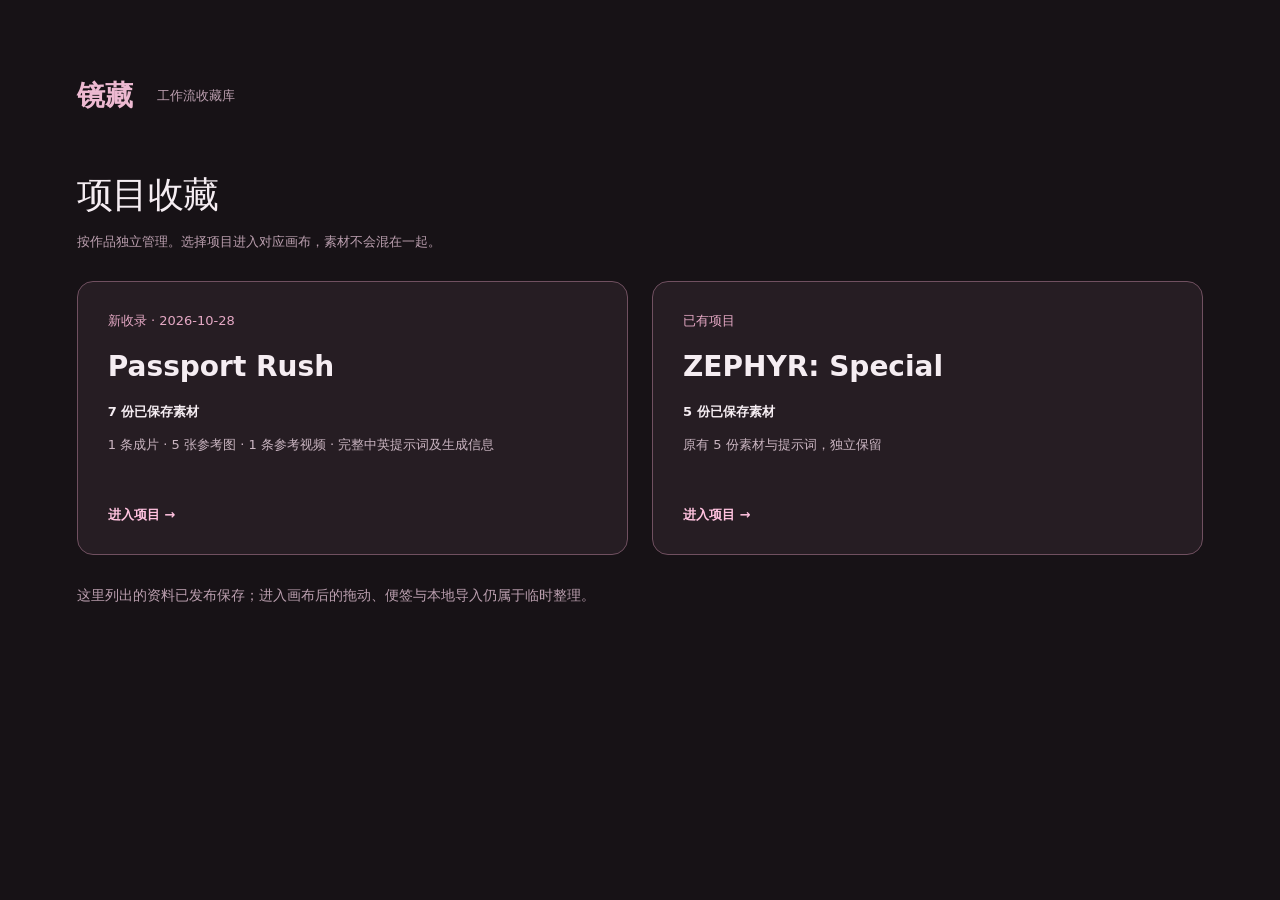
==== commit 030d5328: "Make project collection overview the home page and expose separate project navigation" ====
--- a/index.html
+++ b/index.html
@@ -1,3 +1,3 @@
-<!doctype html><html lang="zh-CN"><head><meta charset="UTF-8"/><meta name="viewport" content="width=device-width, initial-scale=1.0"/><meta name="theme-color" content="#140e12"/><meta name="description" content="镜藏公开静态画布：浏览 ZEPHYR 图片、视频与双语提示词；框选、多选和打组整理仅在本次页面生效，不上传、不保存。"/><title>镜藏 · 公开静态画布</title><link rel="icon" href="./favicon.svg" type="image/svg+xml"/>  <script type="module" crossorigin src="./assets/index-DH6EOgAd.js"></script>
-  <link rel="stylesheet" crossorigin href="./assets/index-Cqn3189V.css">
+<!doctype html><html lang="zh-CN"><head><meta charset="UTF-8"/><meta name="viewport" content="width=device-width, initial-scale=1.0"/><meta name="theme-color" content="#140e12"/><meta name="description" content="镜藏公开静态画布：浏览 ZEPHYR 图片、视频与双语提示词；框选、多选和打组整理仅在本次页面生效，不上传、不保存。"/><title>镜藏 · 公开静态画布</title><link rel="icon" href="./favicon.svg" type="image/svg+xml"/>  <script type="module" crossorigin src="./assets/index-BB_oqSPf.js"></script>
+  <link rel="stylesheet" crossorigin href="./assets/index-CU2LMX7w.css">
 </head><body><div id="root"></div><noscript>镜藏画布需要 JavaScript。此页面为公开静态预览，不提供上传或保存。</noscript></body></html>
--- a/assets/index-CU2LMX7w.css
+++ b/assets/index-CU2LMX7w.css
@@ -0,0 +1 @@
+:root{--theme-hue:336;--accent:hsl(var(--theme-hue) 78% 79%);--accent-strong:hsl(var(--theme-hue) 85% 68%);--lightningcss-light: ;--lightningcss-dark:initial;--lightningcss-light: ;--lightningcss-dark:initial;color-scheme:dark;--bg:hsl(var(--theme-hue) 14.3% 5.5%);--panel:hsl(var(--theme-hue) 13.6% 8.6%);--line:hsl(var(--theme-hue) 11.4% 17.3%);--text:hsl(var(--theme-hue) 15% 92.2%);--muted:hsl(var(--theme-hue) 7.4% 54.7%);--legacy-accent:hsl(var(--theme-hue) 67.7% 80.6%)}*{box-sizing:border-box}body{background:var(--bg);color:var(--text);margin:0;font-family:Inter,-apple-system,BlinkMacSystemFont,Segoe UI,PingFang SC,Microsoft Yahei,sans-serif;font-size:13px}button,input,select,textarea{font:inherit}button,a,input,textarea,select{-webkit-tap-highlight-color:transparent}button{cursor:pointer}button:disabled{opacity:.45;cursor:wait}button{justify-content:center;align-items:center;gap:7px;display:inline-flex}a{color:inherit;text-decoration:none}button:focus-visible,a:focus-visible{outline:2px solid var(--accent);outline-offset:3px}input:focus,textarea:focus,select:focus{outline:1px solid hsl(var(--theme-hue) 36.4% 66.1%);border-color:hsl(var(--theme-hue) 36.4% 66.1%)}.studio{min-height:100vh;display:flex}.sidebar{background:hsl(var(--theme-hue) 12.8% 7.6%);border-right:1px solid var(--line);z-index:30;flex-direction:column;flex-shrink:0;width:238px;padding:32px 19px 19px;display:flex;position:fixed;inset:0 auto 0 0}.brand{letter-spacing:3px;align-items:center;gap:12px;padding:0 9px;font-size:24px;font-weight:650;display:flex}.brand-mark{border:1px solid hsl(var(--theme-hue) 21.0% 52.4%);background:hsl(var(--theme-hue) 17.9% 15.3%);width:42px;height:42px;color:var(--accent);border-radius:11px;place-items:center;display:grid}.brand small{letter-spacing:2px;color:hsl(var(--theme-hue) 11.8% 60%);margin-top:5px;font-size:8px;font-weight:400;display:block}.private-label{color:hsl(var(--theme-hue) 18.8% 66.7%);letter-spacing:1px;align-items:center;gap:8px;margin:31px 8px 26px;font-size:10px;display:flex}.private-label>span,.top-label>span{background:hsl(var(--theme-hue) 42.0% 74.3%);border-radius:50%;width:5px;height:5px;display:inline-block}.sidebar-section{color:hsl(var(--theme-hue) 10.1% 66.9%);justify-content:space-between;align-items:center;margin:0 9px 12px;font-size:11px;display:flex}.icon-button{color:hsl(var(--theme-hue) 13.7% 70.0%);background:0 0;border:0;border-radius:6px;padding:5px}.icon-button:hover{background:hsl(var(--theme-hue) 18.6% 16.9%);color:#fff}.project-search{color:hsl(var(--theme-hue) 8.2% 52.2%);border:1px solid hsl(var(--theme-hue) 11.6% 16.9%);background:hsl(var(--theme-hue) 14.3% 5.5%);border-radius:7px;align-items:center;gap:8px;padding:9px 10px;display:flex}.project-search input{width:100%;min-width:0;color:hsl(var(--theme-hue) 18.4% 85.1%);background:0 0;border:0;outline:none;font-size:11px}.project-list{flex-direction:column;gap:6px;margin-top:17px;display:flex;overflow:auto}.project-list button{color:hsl(var(--theme-hue) 10.1% 69.0%);text-align:left;background:0 0;border:1px solid #0000;border-radius:8px;justify-content:flex-start;gap:10px;padding:13px 10px;font-size:12px}.project-list button span{text-overflow:ellipsis;white-space:nowrap;flex:1;overflow:hidden}.project-list button>svg:last-child{opacity:.4}.project-list button.active{border-color:hsl(var(--theme-hue) 21.8% 35.1%);background:linear-gradient(100deg,hsl(var(--theme-hue) 19.6% 19.0%),hsl(var(--theme-hue) 16.7% 11.8%));color:hsl(var(--theme-hue) 65.4% 89.8%)}.sidebar-bottom{gap:6px;margin-top:auto;padding-top:25px;display:grid}.sidebar-bottom>button{color:hsl(var(--theme-hue) 9.7% 59.6%);background:0 0;border:0;border-radius:7px;justify-content:flex-start;padding:10px;font-size:11px}.sidebar-bottom>button:hover{background:hsl(var(--theme-hue) 14.7% 13.3%)}.cloud-note{border-top:1px solid var(--line);color:hsl(var(--theme-hue) 12.0% 67.5%);align-items:center;gap:10px;margin-top:14px;padding:20px 10px 3px;font-size:10px;display:flex}.cloud-note small{color:hsl(var(--theme-hue) 7.8% 42.9%);margin-top:5px;font-size:9px;display:block}.main{width:calc(100% - 238px);min-width:0;margin-left:238px}.topbar{border-bottom:1px solid hsl(var(--theme-hue) 13.9% 14.1%);background:hsl(var(--theme-hue) 16.1% 6.1%);justify-content:space-between;align-items:center;height:68px;padding:0 36px;display:flex}.breadcrumb{color:hsl(var(--theme-hue) 7.6% 51.2%);align-items:center;gap:11px;font-size:11px;display:flex}.breadcrumb b{color:hsl(var(--theme-hue) 17.0% 79.2%);font-weight:400}.top-label{color:hsl(var(--theme-hue) 14.4% 60.6%);letter-spacing:1.5px;align-items:center;gap:7px;font-size:8px;display:flex}.mobile-toggle{display:none}.project-heading{justify-content:space-between;align-items:center;gap:25px;padding:34px 36px 25px;display:flex}.eyebrow{letter-spacing:2.2px;color:hsl(var(--theme-hue) 30.3% 65.7%);margin-bottom:12px;font-size:9px}h1{letter-spacing:-.6px;margin:0 0 13px;font-size:31px;font-weight:550}.project-heading p{color:hsl(var(--theme-hue) 9.8% 57.8%);max-width:680px;margin:0;font-size:12px;line-height:1.8}.project-meta{color:hsl(var(--theme-hue) 8.4% 46.7%);align-items:center;gap:11px;margin-top:16px;font-size:10px;display:flex}.project-meta a{color:hsl(var(--theme-hue) 34.8% 72.9%);align-items:center;gap:4px;display:flex}.heading-actions{flex-shrink:0;gap:9px;display:flex}.primary,.subtle{border-radius:7px;padding:10px 15px;font-size:11px;font-weight:500}.primary{border:1px solid hsl(var(--theme-hue) 63.6% 82.7%);background:hsl(var(--theme-hue) 57.8% 78.6%);color:hsl(var(--theme-hue) 29.8% 11.2%);box-shadow:0 2px 14px hsl(var(--theme-hue) 57.8% 78.6% / .055)}.primary:hover{background:hsl(var(--theme-hue) 72.7% 87.1%)}.subtle{border:1px solid hsl(var(--theme-hue) 16.9% 23.1%);background:hsl(var(--theme-hue) 15.8% 11.2%);color:hsl(var(--theme-hue) 25.2% 77.5%)}.subtle:hover{border-color:hsl(var(--theme-hue) 21.7% 49.6%)}.stats{border:1px solid var(--line);background:hsl(var(--theme-hue) 16.3% 8.4%);border-radius:10px;align-items:center;margin:0 36px 26px;padding:17px 23px;display:flex}.stats>div{border-right:1px solid hsl(var(--theme-hue) 12.9% 16.7%);align-items:center;gap:20px;min-width:115px;margin-right:23px;display:flex}.stats>div span{color:hsl(var(--theme-hue) 10.9% 58.6%);font-size:10px}.stats strong{color:hsl(var(--theme-hue) 23.1% 87.3%);font-size:24px;font-weight:400}.stats>div:first-child strong{color:hsl(var(--theme-hue) 61.3% 81.8%)}.stats>p{text-align:right;color:hsl(var(--theme-hue) 11.4% 41.2%);margin:0 0 0 auto;font-size:9px;line-height:1.8}.stats>p b{color:hsl(var(--theme-hue) 17.0% 66.5%);font-weight:400}.canvas-wrap{padding:0 36px 28px}.project-empty-strip{border:1px dashed hsl(var(--theme-hue) 22.7% 25.9%);background:hsl(var(--theme-hue) 21.4% 11.0%);color:hsl(var(--theme-hue) 16.4% 60.6%);border-radius:9px;justify-content:space-between;align-items:center;gap:15px;margin-bottom:14px;padding:16px 20px;font-size:11px;line-height:1.8;display:flex}.project-empty-strip strong{color:hsl(var(--theme-hue) 52.1% 81.2%);margin-right:9px}.project-empty-strip button{color:hsl(var(--theme-hue) 52.1% 81.2%);white-space:nowrap;background:0 0;border:0;font-size:11px}.iwc-stage{height:calc(100dvh - 400px)!important;min-height:390px!important}.welcome{text-align:center;background:radial-gradient(ellipse at 50% 32%,hsl(var(--theme-hue) 28.3% 18.0% / .188),transparent 55%);flex-direction:column;align-items:center;min-height:calc(100vh - 68px);padding:70px 40px;display:flex}.welcome h1{letter-spacing:1px;margin:9px 0 18px;font-size:43px;font-weight:500;line-height:1.4}.welcome p{color:hsl(var(--theme-hue) 12.5% 59.2%);margin:0 0 28px;font-size:12px;line-height:2}.large{padding:13px 21px;font-size:12px}.text-button{color:hsl(var(--theme-hue) 27.1% 64.5%);background:0 0;border:0;padding:12px;font-size:11px}.welcome-foot{color:hsl(var(--theme-hue) 12.2% 38.4%);align-items:center;gap:8px;margin-top:40px;font-size:9px;display:flex}.welcome-art{width:310px;height:150px;margin-bottom:25px;position:relative}.art-card{background:linear-gradient(145deg,hsl(var(--theme-hue) 15.7% 16.3%),hsl(var(--theme-hue) 16.3% 8.4%));border:1px solid hsl(var(--theme-hue) 19.4% 39.4%);width:112px;height:89px;color:hsl(var(--theme-hue) 37.8% 73.5%);z-index:2;border-radius:7px;flex-direction:column;justify-content:center;align-items:center;gap:12px;display:flex;position:absolute;box-shadow:0 10px 40px #0006}.art-card span{letter-spacing:1.5px;color:hsl(var(--theme-hue) 13.9% 52.2%);font-size:6px}.art-card.one{top:25px;left:0;transform:rotate(-8deg)}.art-card.two{z-index:3;border-color:hsl(var(--theme-hue) 26.2% 55.9%);width:135px;height:108px;top:0;left:98px}.art-card.three{top:43px;left:210px;transform:rotate(9deg)}.loading{min-height:60vh;color:hsl(var(--theme-hue) 14.1% 62.5%);justify-content:center;align-items:center;gap:15px;display:flex}.spinner{border:1px solid hsl(var(--theme-hue) 18.7% 24.1%);border-top-color:hsl(var(--theme-hue) 49.1% 78.4%);border-radius:50%;width:18px;height:18px;animation:1s linear infinite spin}@keyframes spin{to{transform:rotate(360deg)}}.muted{color:hsl(var(--theme-hue) 9.6% 51.0%);font-size:11px;line-height:1.7}.sidebar-empty{padding:10px;line-height:2}.alert{border:1px solid hsl(var(--theme-hue) 19.7% 25.9%);background:hsl(var(--theme-hue) 18.8% 13.5%);color:hsl(var(--theme-hue) 48.5% 81.0%);border-radius:6px;margin:15px 36px 0;padding:11px 40px 11px 14px;font-size:11px;line-height:1.7;position:relative}.alert button{color:inherit;background:0 0;border:0;position:absolute;top:10px;right:9px}.alert.error{background:hsl(var(--theme-hue) 27.3% 15.1%);color:#f0b4ba;border-color:#854c51}.hidden{display:none}.drawer-scrim,.modal-scrim{z-index:60;-webkit-backdrop-filter:blur(3px);backdrop-filter:blur(3px);background:#0009;position:fixed;inset:0}.drawer{background:hsl(var(--theme-hue) 15.8% 7.5%);border-left:1px solid hsl(var(--theme-hue) 19.1% 33.9%);width:min(680px,100%);height:100%;position:absolute;top:0;right:0;overflow:auto;box-shadow:-20px 0 80px #0005}.drawer-bar{border-bottom:1px solid hsl(var(--theme-hue) 16.9% 17.5%);color:hsl(var(--theme-hue) 17.0% 68.8%);justify-content:space-between;align-items:center;padding:20px 25px;font-size:11px;display:flex}.drawer-bar h2{color:hsl(var(--theme-hue) 35.4% 87.3%);margin:0;font-size:18px;font-weight:500}.detail-media{background:hsl(var(--theme-hue) 20.0% 2.9%);justify-content:center;align-items:center;min-height:200px;max-height:400px;display:flex}.detail-media img,.detail-media video{object-fit:contain;width:100%;max-height:400px}.detail-media>a{color:hsl(var(--theme-hue) 36.2% 77.3%);align-items:center;gap:10px;padding:70px;display:flex}.missing{height:210px;color:hsl(var(--theme-hue) 14.9% 39.6%);flex-direction:column;justify-content:center;align-items:center;gap:17px;font-size:11px;display:flex}.detail-body{padding:25px}.detail-title{justify-content:space-between;align-items:start;gap:14px;margin-bottom:23px;display:flex}.detail-title h2{margin:0;font-size:23px;font-weight:500;line-height:1.5}.detail-title button{flex-shrink:0}.model-record{border:1px solid hsl(var(--theme-hue) 20.7% 23.7%);background:hsl(var(--theme-hue) 22.2% 10.6%);border-radius:8px;flex-direction:column;gap:10px;padding:16px;display:flex}.model-record>span{color:hsl(var(--theme-hue) 17.8% 57.1%);font-size:10px}.model-record b{color:hsl(var(--theme-hue) 56.1% 83.9%);font-size:15px;font-weight:500}.model-record small{color:hsl(var(--theme-hue) 13.0% 43.7%);font-size:10px}.detail-section{margin-top:28px}.detail-section h3{color:hsl(var(--theme-hue) 25.3% 80.6%);margin:0 0 15px;font-size:12px;font-weight:500}.detail-section h3 span{color:hsl(var(--theme-hue) 15.3% 42.2%);margin-left:8px}.missing-text{color:hsl(var(--theme-hue) 11.0% 42.7%);border:1px dashed hsl(var(--theme-hue) 17.2% 19.4%);border-radius:6px;padding:15px;font-size:11px}.reference-grid{grid-template-columns:repeat(3,1fr);gap:10px;display:grid}.reference-grid button{background:hsl(var(--theme-hue) 20.8% 10.4%);border:1px solid hsl(var(--theme-hue) 20.0% 23.5%);color:hsl(var(--theme-hue) 17.8% 64.7%);border-radius:6px;flex-direction:column;padding:0;font-size:10px;display:flex;overflow:hidden}.reference-grid img{object-fit:cover;width:100%;height:90px}.reference-grid span{padding:8px}.prompt-block{border:1px solid hsl(var(--theme-hue) 17.9% 18.6%);background:hsl(var(--theme-hue) 20.0% 5.9%);border-radius:7px;margin-bottom:10px;padding:16px}.prompt-block label{letter-spacing:1px;color:hsl(var(--theme-hue) 16.9% 54.7%);font-size:9px}.prompt-block p{color:hsl(var(--theme-hue) 19.2% 80.6%);white-space:pre-wrap;overflow-wrap:anywhere;margin:11px 0 0;font-size:12px;line-height:1.9}.prompt-block.zh{background:hsl(var(--theme-hue) 22.0% 11.6%);border-color:hsl(var(--theme-hue) 24.2% 25.9%)}.prompt-block.zh p{color:hsl(var(--theme-hue) 33.3% 75.9%)}.stale{letter-spacing:0;margin-left:6px;font-size:10px;font-weight:400;color:#ebba7e!important}.source-link{color:hsl(var(--theme-hue) 38.2% 73.3%);gap:5px;font-size:11px;display:inline-flex}.note-text{white-space:pre-wrap;overflow-wrap:anywhere;color:hsl(var(--theme-hue) 17.3% 64.9%);font-size:12px;line-height:1.9}.detail-footer{border-top:1px solid hsl(var(--theme-hue) 19.1% 17.5%);justify-content:space-between;align-items:center;margin-top:25px;padding-top:20px;display:flex}.danger{color:#c78693;background:0 0;border:0;padding:8px 0;font-size:10px}.detail-footer a{color:hsl(var(--theme-hue) 22.2% 64.7%);gap:5px;font-size:10px;display:flex}.modal-scrim{justify-content:center;align-items:center;padding:25px;display:flex}.modal{background:hsl(var(--theme-hue) 18.2% 8.6%);border:1px solid hsl(var(--theme-hue) 18.4% 34.1%);border-radius:13px;width:530px;max-width:100%;max-height:90dvh;overflow:auto;box-shadow:0 30px 100px #0008}.modal form{padding:22px 25px}.modal form>label,.form-row>label{color:hsl(var(--theme-hue) 18.1% 66.5%);flex-direction:column;gap:8px;margin-bottom:19px;font-size:11px;display:flex}.modal input:not([type=checkbox]):not([type=file]),.modal textarea,.modal select{border:1px solid hsl(var(--theme-hue) 19.0% 23.7%);background:hsl(var(--theme-hue) 20.0% 5.9%);width:100%;color:hsl(var(--theme-hue) 28.0% 85.3%);border-radius:6px;padding:11px 12px;font-size:12px;line-height:1.7}.modal textarea{resize:vertical}.modal .form-row{gap:15px;display:flex}.form-row>label{flex:1;min-width:0}.form-hint{color:hsl(var(--theme-hue) 13.4% 45.3%);margin:0 0 18px;font-size:10px;line-height:1.8}.form-actions{border-top:1px solid hsl(var(--theme-hue) 19.1% 17.5%);justify-content:flex-end;align-items:center;gap:9px;margin-top:23px;padding-top:19px;display:flex}.form-actions .danger{margin-right:auto}.asset-modal{width:680px}.upload-zone{border:1px dashed hsl(var(--theme-hue) 19.8% 39.6%);background:hsl(var(--theme-hue) 22.9% 13.7%);cursor:pointer;border-radius:7px;justify-content:center;align-items:center;padding:20px;position:relative;flex-direction:row!important;gap:15px!important;display:flex!important}.upload-zone input{opacity:0;cursor:pointer;width:100%;position:absolute;inset:0}.upload-zone small{color:hsl(var(--theme-hue) 14.9% 52.5%);margin-top:5px;font-size:9px;display:block}.reference-options{border:1px solid hsl(var(--theme-hue) 18.1% 20.6%);border-radius:6px;flex-wrap:wrap;gap:12px;margin-bottom:20px;padding:14px;display:flex}.reference-options label{color:hsl(var(--theme-hue) 22.7% 68.0%);align-items:center;gap:6px;font-size:11px;display:flex}.reference-options input{accent-color:hsl(var(--theme-hue) 44.9% 72.9%)}.help-content{padding:10px 26px 26px}.help-content h3{color:hsl(var(--theme-hue) 45.6% 79.8%);margin:24px 0 10px;font-size:13px;font-weight:500}.help-content p{color:hsl(var(--theme-hue) 14.3% 60.2%);font-size:12px;line-height:1.9}.help-modal{width:600px}@media (width>=1500px){.stats>div{min-width:140px}}@media (width<=1200px){.stats>div{gap:14px;min-width:90px;margin-right:17px}.stats>p{display:none}.project-heading{align-items:flex-start}.heading-actions{flex-direction:column}.sidebar{width:210px;padding:28px 14px 18px}.main{width:calc(100% - 210px);margin-left:210px}}@media (width<=900px){.sidebar{width:190px}.main{width:calc(100% - 190px);margin-left:190px}.topbar{padding:0 23px}.project-heading{padding:25px 22px}.canvas-wrap{padding:0 22px 25px}.stats{margin:0 22px 22px;padding:15px}.stats>div{gap:9px;min-width:65px;margin-right:12px}.stats strong{font-size:20px}.stats>div:last-of-type{border:0;margin:0}.project-heading h1{font-size:25px}.alert{margin:12px 22px 0}.top-label{display:none}}@media (width<=700px){.sidebar{width:238px;transform:translate(-100%);box-shadow:15px 0 60px #0008}.sidebar.mobile-open{top:60px;transform:translate(0)}.main{width:100%;margin:0}.topbar{height:60px;padding:0 16px}.mobile-toggle{display:flex}.project-heading{flex-wrap:wrap;gap:12px;padding:24px 17px}.heading-actions{flex-direction:row}.project-heading h1{font-size:26px}.stats{justify-content:space-between;margin:0 17px 18px;padding:14px 12px}.stats>div{flex-direction:column;gap:7px;min-width:0;margin-right:0;padding-right:17px}.stats>div:last-of-type{padding:0}.stats>div span{font-size:9px}.canvas-wrap{padding:0 12px 20px}.project-empty-strip{flex-direction:column;align-items:flex-start;padding:12px}.iwc-stage{height:55dvh!important;min-height:340px!important}.welcome{padding:50px 20px}.welcome h1{font-size:36px}.welcome p{font-size:11px}.welcome-art{margin-bottom:4px;transform:scale(.85)}.alert{margin:12px 16px 0}.modal-scrim{padding:12px}.modal{max-height:94dvh}.modal form{padding:19px}.modal .form-row{gap:10px}.drawer-bar{padding:17px 19px}.detail-body{padding:20px}.reference-grid{grid-template-columns:repeat(2,1fr)}}.iwc-note-text{color:hsl(var(--theme-hue) 47.0% 83.7%);white-space:pre-wrap;background:linear-gradient(130deg,hsl(var(--theme-hue) 20.4% 19.2%),hsl(var(--theme-hue) 17.1% 13.7%));text-align:left;width:100%;height:135px;padding:20px;font-size:13px;line-height:1.8;overflow:hidden}.iwc-link{pointer-events:none;z-index:0;position:absolute;overflow:visible}.iwc-link line{stroke:hsl(var(--theme-hue) 38.4% 68.8%);stroke-width:2px;stroke-dasharray:6 5;opacity:.5}.note-preview{white-space:pre-wrap;overflow-wrap:anywhere;width:100%;color:hsl(var(--theme-hue) 45.5% 82.7%);background:linear-gradient(130deg,hsl(var(--theme-hue) 22.6% 18.2%),hsl(var(--theme-hue) 15.8% 11.2%));max-height:400px;padding:35px;font-size:18px;line-height:1.9;overflow:auto}.personal-note-info{color:hsl(var(--theme-hue) 27.7% 65.3%);flex-direction:column;gap:20px;font-size:12px;display:flex}.personal-note-info b{font-weight:400}.add-note{margin-bottom:20px}.research-plan{border:1px solid hsl(var(--theme-hue) 16.5% 22.5%);background:hsl(var(--theme-hue) 19.1% 9.2%);border-radius:8px;margin-bottom:16px;padding:15px 19px}.research-plan summary{cursor:pointer;color:hsl(var(--theme-hue) 33.9% 75.1%);font-size:12px}.research-plan summary span{color:hsl(var(--theme-hue) 10.0% 48.8%);margin-left:15px;font-size:10px}.research-plan>p,.research-plan footer{color:hsl(var(--theme-hue) 12.1% 53.1%);font-size:10px;line-height:1.8}.research-plan>div{grid-template-columns:repeat(2,1fr);gap:10px;margin:15px 0;display:grid}.research-plan article{border:1px solid hsl(var(--theme-hue) 21.7% 18.0%);border-radius:6px;padding:12px}.research-plan article b{color:hsl(var(--theme-hue) 19.5% 68.8%);font-size:11px;font-weight:500;display:block}.research-plan article small{color:hsl(var(--theme-hue) 11.8% 44.9%);margin-top:7px;font-size:10px;display:block}.research-plan footer{border-top:1px solid hsl(var(--theme-hue) 21.7% 18.0%);padding-top:12px}.iwc-group-frame{border:1px solid hsl(var(--theme-hue) 4.5% 26.3%);background:#303033;border-radius:7px}.iwc-group-frame>.iwc-legacy-title{color:hsl(var(--theme-hue) 5.8% 62.9%);letter-spacing:0;font-size:13px;font-weight:400;top:-28px;left:0}.iwc-stage{background-color:hsl(var(--theme-hue) 7.4% 10.6%)!important;background-image:radial-gradient(hsl(var(--theme-hue) 7.0% 22.4%) .7px,transparent .7px)!important}.iwc-card{border-color:hsl(var(--theme-hue) 6.6% 26.9%);background:hsl(var(--theme-hue) 9.3% 14.7%);border-radius:4px;box-shadow:0 3px 10px #0003}.iwc-card-copy{background:hsl(var(--theme-hue) 9.3% 14.7%)}.demo-link{color:hsl(var(--theme-hue) 29.4% 66.7%);align-items:center;gap:7px;margin:14px;font-size:11px;display:inline-flex}.demo-page{background:hsl(var(--theme-hue) 13.5% 7.3%);min-height:100vh}.demo-top{border-bottom:1px solid hsl(var(--theme-hue) 12.1% 17.8%);justify-content:space-between;align-items:center;height:86px;padding:0 36px;display:flex}.demo-heading{justify-content:space-between;align-items:center;padding:27px 38px 19px;display:flex}.demo-heading h1{font-size:30px}.demo-heading p{color:hsl(var(--theme-hue) 11.8% 60%);margin:0;font-size:12px}.demo-heading>span{color:hsl(var(--theme-hue) 35.3% 72.7%);background:hsl(var(--theme-hue) 19.1% 17.5%);border:1px solid hsl(var(--theme-hue) 19.1% 33.9%);border-radius:5px;padding:7px 11px;font-size:10px}.demo-disclaimer{color:hsl(var(--theme-hue) 18.7% 62.4%);border:1px solid hsl(var(--theme-hue) 23.1% 25.5%);background:hsl(var(--theme-hue) 20.0% 11.8%);border-radius:7px;margin:0 36px 20px;padding:12px 17px;font-size:10px;line-height:1.9}.demo-disclaimer b{color:hsl(var(--theme-hue) 41.3% 78.6%);font-weight:400;display:block}.demo-canvas{padding:0 24px 24px}.demo-canvas .iwc-stage{height:calc(100vh - 370px)!important;min-height:450px!important}.demo-canvas .iwc-footer>small{display:none}.demo-canvas .iwc-toolbar{background:hsl(var(--theme-hue) 12.5% 12.5%)}.demo-canvas .iwc{border-radius:9px}@media (width<=700px){.demo-top{height:75px;padding:0 15px}.demo-top .brand{font-size:21px}.demo-heading{gap:15px;padding:23px 18px}.demo-heading h1{font-size:24px}.demo-disclaimer{margin:0 16px 15px}.demo-canvas{padding:0 10px 15px}.demo-canvas .iwc-stage{height:60vh!important}.demo-heading>span{white-space:nowrap;font-size:8px}}.media-detail{border:1px solid hsl(var(--theme-hue) 6.8% 29.0%);background:hsl(var(--theme-hue) 10.2% 9.6%);border-radius:16px;width:min(1040px,94vw);height:auto;max-height:94dvh;padding:0 24px 25px;top:3dvh;left:50%;right:auto;transform:translate(-50%)}.media-detail .drawer-bar{color:hsl(var(--theme-hue) 9.4% 68.8%);border:0;padding:18px 0}.media-detail .detail-media{border:1px solid hsl(var(--theme-hue) 9.7% 36.5%);background:hsl(var(--theme-hue) 22.2% 3.5%);border-radius:14px;max-height:none;overflow:hidden}.media-detail .detail-media video{aspect-ratio:16/9;object-fit:contain;width:100%;max-height:56vh}.media-detail .detail-body{border:1px solid hsl(var(--theme-hue) 9.7% 24.3%);background:hsl(var(--theme-hue) 7.9% 14.9%);border-radius:18px;flex-direction:column;margin-top:17px;padding:23px;display:flex}.media-detail .detail-title,.media-detail .detail-body>h2{order:0;margin:0 0 17px;font-size:16px}.media-detail .model-record{border:0;border-top:1px solid hsl(var(--theme-hue) 10.3% 26.7%);background:0 0;border-radius:0;flex-flow:wrap;order:4;align-items:center;gap:15px;margin:16px 0 0;padding:16px 0 0;display:flex}.media-detail .model-record>span{font-size:10px}.media-detail .model-record b{font-size:13px}.media-detail .model-record small{flex-basis:100%}.media-detail .detail-section{margin-top:0}:is(.media-detail .detail-section:has(.reference-grid),.media-detail .detail-section:has(.missing-text),.media-detail .detail-section:has(.demo-ref-placeholders)){order:1;margin-bottom:18px}.media-detail .detail-section:has(.prompt-block){order:2}.media-detail .detail-section:has(.note-text){order:5;margin-top:20px}.media-detail .detail-footer{order:7}.media-detail .reference-grid{gap:12px;display:flex;overflow:auto}.media-detail .reference-grid button{width:90px;min-width:90px}.media-detail .reference-grid img{height:77px}.media-detail .prompt-block{background:0 0;border:0;border-radius:0;padding:12px 0}.media-detail .prompt-block p{color:hsl(var(--theme-hue) 21.2% 87.1%);font-size:14px;line-height:2}.media-detail .prompt-block.zh{border-top:1px solid hsl(var(--theme-hue) 14.1% 25.1%)}.media-detail .detail-body>.muted{order:8;margin:15px 0 0}.media-detail .detail-body>.source-link{order:9;margin-top:10px}.demo-ref-placeholders{gap:12px;display:flex}.demo-ref-placeholders>div{border:1px dashed hsl(var(--theme-hue) 14.4% 36.7%);background:hsl(var(--theme-hue) 11.6% 16.9%);width:80px;height:78px;color:hsl(var(--theme-hue) 15.4% 55.5%);border-radius:9px;place-items:center;font-size:9px;display:grid;position:relative}.demo-ref-placeholders b{background:hsl(var(--theme-hue) 15.6% 25.1%);border-radius:50%;place-items:center;width:17px;height:17px;font-weight:400;display:grid;position:absolute;top:6px;left:6px}@media (width<=700px){.media-detail{width:96vw;max-height:96dvh;padding:0 12px 15px;top:2dvh}.media-detail .detail-body{padding:16px}.media-detail .detail-media video{max-height:45vh}.media-detail .prompt-block p{font-size:12px}}.translation-card{border:1px solid hsl(var(--theme-hue) 18.5% 31.8%);background:hsl(var(--theme-hue) 18.1% 16.3%);color:hsl(var(--theme-hue) 28.3% 82.0%);border-radius:12px;margin:8px 0 15px;overflow:hidden}.translation-card>summary{cursor:pointer;color:hsl(var(--theme-hue) 57.3% 85.3%);background:hsl(var(--theme-hue) 17.2% 19.4%);padding:15px 18px;font-size:12px}.translation-card summary span{color:hsl(var(--theme-hue) 21.5% 62.5%);margin-left:10px;font-size:9px}.translation-body{padding:8px 18px 17px}.translation-text{white-space:pre-wrap;overflow-wrap:anywhere;color:hsl(var(--theme-hue) 32.3% 87.8%);margin:12px 0;font-size:14px;line-height:2}.copy-prompt{border:1px solid hsl(var(--theme-hue) 16.7% 37.6%);background:hsl(var(--theme-hue) 17.2% 19.4%);color:hsl(var(--theme-hue) 34.4% 74.9%);border-radius:5px;padding:5px 9px;font-size:10px}.english-original{border-top:1px solid hsl(var(--theme-hue) 18.2% 30.2%);margin-top:17px;padding-top:13px}.english-original>summary{color:hsl(var(--theme-hue) 22.0% 64.3%);cursor:pointer;font-size:11px}.english-original .translation-text{color:hsl(var(--theme-hue) 14.1% 69.4%);font-size:12px}.copy-status{color:hsl(var(--theme-hue) 32.7% 77.8%);margin-top:10px;font-size:10px;display:block}.media-detail .detail-section:has(.translation-card){order:2}.iwc-groups{min-height:42px}.inline-error{background:hsl(var(--theme-hue) 26.4% 20.8%);color:#f1bfca;border:1px solid #a36a75;border-radius:7px;margin-bottom:17px;padding:12px 14px;font-size:12px;line-height:1.8}.back-detail{background:hsl(var(--theme-hue) 17.2% 17.1%);border:1px solid hsl(var(--theme-hue) 19.3% 31.6%);color:hsl(var(--theme-hue) 40.7% 76.9%);border-radius:5px;margin-right:12px;padding:5px 8px;font-size:10px}.related-notes{order:6;margin-top:23px}.related-notes h3{color:hsl(var(--theme-hue) 28.9% 70.2%);font-size:12px;font-weight:500}.related-notes>button{text-align:left;border:1px solid hsl(var(--theme-hue) 20.0% 25.5%);background:hsl(var(--theme-hue) 19.4% 14.1%);width:100%;color:hsl(var(--theme-hue) 34.0% 79.8%);border-radius:7px;justify-content:space-between;margin:5px 0;padding:11px}.related-notes small,.related-notes p{color:hsl(var(--theme-hue) 14.8% 57.6%);font-size:10px}.alert .retry-save{border:1px solid hsl(var(--theme-hue) 17.7% 51.4%);color:hsl(var(--theme-hue) 56.2% 85.7%);border-radius:4px;margin:0 12px;padding:3px 8px;position:static}.media-detail .reference-evidence{order:1;margin:0 0 18px}.evidence-grid{grid-template-columns:repeat(2,minmax(0,1fr));gap:10px;display:grid}.evidence-grid>button{text-align:left;border:1px solid hsl(var(--theme-hue) 18% 27%);background:hsl(var(--theme-hue) 15% 13%);color:var(--text);border-radius:8px;justify-content:flex-start;align-items:flex-start;gap:11px;padding:10px}.evidence-grid img{object-fit:cover;border-radius:5px;width:75px;height:68px}.evidence-grid button>div{min-width:0}.evidence-grid b{font-size:11px;font-weight:500;display:block}.evidence-status{color:#dfbd86;margin-top:7px;font-size:9px;display:block}.evidence-status.confirmed{color:#93c4ba}.evidence-status.context{color:#94a5bd}.evidence-grid p{color:var(--muted);margin:8px 0 0;font-size:10px;line-height:1.7}.evidence-editor{margin-bottom:19px}.evidence-editor>label{color:var(--accent);font-size:11px}.evidence-editor>div{border:1px solid var(--line);border-radius:7px;margin-top:9px;padding:12px}.evidence-editor label{color:var(--muted);align-items:center;gap:10px;margin-bottom:8px;font-size:11px;display:flex}.evidence-editor select{max-width:180px;margin-left:auto}@media (width<=700px){.evidence-grid{grid-template-columns:1fr}}.prompt-reading-tools{flex-wrap:wrap;align-items:center;gap:8px;margin-top:10px;display:flex}.prompt-reading-tools small{color:var(--muted);font-size:9px}.translation-text.compact-text{overscroll-behavior:contain;scrollbar-width:thin;scrollbar-color:var(--accent) transparent;max-height:360px;padding-right:12px;overflow:auto}.translation-text.full-text{max-height:none}.translation-text:focus-visible{outline:1px solid var(--accent);outline-offset:5px;border-radius:3px}.english-original>button{margin-top:12px}.media-detail .add-note{order:0;align-self:flex-end;margin:0 0 18px}.drawer-bar{background:var(--panel);z-index:3;position:sticky;top:0}.media-detail .drawer-bar{background:var(--panel)}.studio:has(.canvas-wrap) .main{width:100%;height:100dvh;margin-left:0;overflow:hidden}.studio:has(.canvas-wrap) .sidebar{z-index:45;transition:transform .18s;top:48px;transform:translate(-100%);box-shadow:12px 0 50px #0006}.studio:has(.canvas-wrap) .sidebar.mobile-open{transform:translate(0)}.studio:has(.canvas-wrap) .mobile-toggle{display:inline-flex}.studio:has(.canvas-wrap) .topbar{border-bottom-color:hsl(var(--theme-hue) 8% 15%);height:48px;padding:0 18px}.studio:has(.canvas-wrap) .project-heading{align-items:center;gap:15px;height:68px;padding:12px 20px}.studio:has(.canvas-wrap) .project-heading h1{letter-spacing:0;margin:0;font-size:18px}.studio:has(.canvas-wrap) .project-heading .eyebrow{display:none}.studio:has(.canvas-wrap) .project-heading p{display:none}.studio:has(.canvas-wrap) .project-meta{display:none}.studio:has(.canvas-wrap) .stats{display:none}.studio:has(.canvas-wrap) .heading-actions{flex-direction:row;gap:7px}.studio:has(.canvas-wrap) .heading-actions button{padding:8px 11px;font-size:10px}.studio:has(.canvas-wrap) .canvas-wrap{height:calc(100dvh - 116px);padding:0;position:relative}.studio:has(.canvas-wrap) .iwc{background:0 0;border:0;border-radius:0;height:100%}.studio:has(.canvas-wrap) .iwc-stage{max-height:none;background-color:#14171b!important;background-image:radial-gradient(hsl(var(--theme-hue) 9% 25% / .35) .6px,transparent .6px)!important;height:100%!important;min-height:0!important}.studio:has(.canvas-wrap) .iwc-toolbar{z-index:4;pointer-events:none;background:0 0;border:0;border-radius:9px;padding:0;position:absolute;top:12px;left:18px;right:18px}.studio:has(.canvas-wrap) .iwc-title{display:none}.studio:has(.canvas-wrap) .iwc-search{pointer-events:auto;background:hsl(var(--theme-hue) 15% 10% / .94);border-color:hsl(var(--theme-hue) 12% 25%);-webkit-backdrop-filter:blur(10px);backdrop-filter:blur(10px);flex:1;max-width:320px}.studio:has(.canvas-wrap) .iwc-groups{z-index:4;pointer-events:none;background:0 0;border:0;min-height:0;padding:0;position:absolute;top:65px;left:18px;right:18px}.studio:has(.canvas-wrap) .iwc-groups button{pointer-events:auto;background:hsl(var(--theme-hue) 13% 14% / .9);border-color:hsl(var(--theme-hue) 12% 24%);padding:6px 9px;font-size:10px}.studio:has(.canvas-wrap) .iwc-groups small{display:none}.studio:has(.canvas-wrap) .iwc-group-frame{background:hsl(var(--theme-hue) 16% 22% / .36);border-color:hsl(var(--theme-hue) 20% 40% / .18);border-radius:5px}.studio:has(.canvas-wrap) .iwc-footer{z-index:5;border:1px solid hsl(var(--theme-hue) 10% 27%);background:hsl(var(--theme-hue) 12% 12% / .92);-webkit-backdrop-filter:blur(14px);backdrop-filter:blur(14px);border-radius:12px;padding:9px 12px;position:absolute;bottom:16px;left:18px;right:18px;box-shadow:0 8px 28px #0004}.studio:has(.canvas-wrap) .project-empty-strip{z-index:5;background:hsl(var(--theme-hue) 14% 14% / .9);max-width:690px;padding:12px;position:absolute;top:113px;left:18px;right:18px}.studio:has(.canvas-wrap)>.main>.alert{z-index:55;width:min(720px,90vw);margin:0;position:fixed;top:55px;left:50%;transform:translate(-50%);box-shadow:0 10px 30px #0005}.switching-notice{z-index:55;background:var(--panel);color:var(--accent);border:1px solid var(--line);border-radius:7px;padding:8px 15px;font-size:11px;position:fixed;top:53px;left:50%;transform:translate(-50%);box-shadow:0 10px 30px #0004}.canvas-wrap[aria-busy=true]{cursor:wait}.canvas-wrap[aria-busy=true] .iwc{opacity:.75}@media (width<=700px){.studio:has(.canvas-wrap) .project-heading{flex-wrap:nowrap;height:62px;padding:10px 12px}.studio:has(.canvas-wrap) .project-heading h1{white-space:nowrap;text-overflow:ellipsis;max-width:38vw;font-size:15px;overflow:hidden}.studio:has(.canvas-wrap) .heading-actions{gap:4px}.studio:has(.canvas-wrap) .heading-actions button{padding:7px;font-size:9px}.studio:has(.canvas-wrap) .heading-actions button:first-child{display:none}.studio:has(.canvas-wrap) .canvas-wrap{height:calc(100dvh - 110px)}.studio:has(.canvas-wrap) .iwc-toolbar{left:10px;right:10px}.studio:has(.canvas-wrap) .iwc-groups{gap:5px;left:10px;right:10px}.studio:has(.canvas-wrap) .iwc-footer{padding:7px;bottom:10px;left:10px;right:10px}.studio:has(.canvas-wrap) .iwc-help{display:none}.studio:has(.canvas-wrap) .project-empty-strip{top:120px;left:10px;right:10px}.studio:has(.canvas-wrap) .iwc-groups button{padding:5px 7px;font-size:9px}}.preview-banner{color:#efd5e3;background:#241720;border-bottom:1px solid #523042;align-items:center;gap:10px;margin:0;padding:10px 26px;font-size:12px;line-height:1.6;display:flex}.preview-banner b{white-space:nowrap;color:#f4acd2}.preview-banner span{color:#c6acba}.readonly-control{opacity:.48;cursor:not-allowed!important}.studio:has(.canvas-wrap) .canvas-wrap{height:calc(100dvh - 149px)}.top-label span,.private-label span{background:var(--accent)}.public-help{white-space:normal}.public-help h3{color:var(--accent)}@media (width<=700px){.preview-banner{align-items:flex-start;gap:7px;padding:8px 12px;font-size:10px}.preview-banner span{line-height:1.5}.studio:has(.canvas-wrap) .canvas-wrap{height:calc(100dvh - 156px)}.public-heading-actions .subtle{display:none!important}.public-heading-actions .primary{font-size:10px}}.project-list a{color:inherit;border-radius:8px;align-items:center;gap:10px;padding:12px 14px;text-decoration:none;display:flex}.project-list a span{flex:1}.project-list a.active{color:#90baff;background:#4b87ff24}.generation-fields{gap:0;margin:12px 0;display:grid}.generation-fields>div{border-bottom:1px solid #ffffff14;grid-template-columns:minmax(100px,1fr) 2fr;gap:16px;padding:10px 0;display:grid}.generation-fields dt{color:#91a1ba}.generation-fields dd{white-space:pre-wrap;overflow-wrap:anywhere;margin:0}.reference-grid video{object-fit:cover;pointer-events:none;width:100%;height:100%;max-height:130px}.evidence-list video{object-fit:cover;pointer-events:none;width:72px;height:56px}.project-directory{color:#f5edf2;background:#171216;min-height:100vh;padding:clamp(24px,6vw,80px);font-family:Inter,system-ui,sans-serif}.project-directory header{align-items:center;gap:24px;margin-bottom:56px;display:flex}.project-directory header a{color:#edb9d1;font-size:28px;font-weight:700;text-decoration:none}.project-directory header span,.project-directory>p{color:#bb9faf}.project-directory h1{font-size:36px}.project-directory-grid{grid-template-columns:repeat(auto-fit,minmax(260px,1fr));gap:24px;max-width:1150px;margin-top:30px;display:grid}.project-directory-card{color:inherit;background:#261d23;border:1px solid #705060;border-radius:16px;padding:30px;text-decoration:none}.project-directory-card:hover,.project-directory-card:focus{background:#39262f;outline:2px solid #d597b7}.project-directory-card>span{color:#e4a8c4;font-size:13px}.project-directory-card h2{margin:20px 0;font-size:28px}.project-directory-card p{color:#cab5c1;min-height:48px;line-height:1.7}.project-directory-card b{color:#ffc2df;margin-top:24px;display:block}.directory-note{margin-top:32px;font-size:14px}.project-switch{border-bottom:1px solid #523b47;flex-wrap:wrap;gap:10px;padding:16px 24px;display:flex}.project-switch a{color:#e4c7d7;border:1px solid #765265;border-radius:9px;padding:10px 14px;text-decoration:none}.project-switch a[aria-current=page]{color:#fff;background:#70445b;font-weight:700}.iwc{--iwc-accent:hsl(var(--theme-hue) 69.0% 77.3%);background:hsl(var(--theme-hue) 10.0% 7.8%);border:1px solid hsl(var(--theme-hue) 8.6% 20.6%);color:hsl(var(--theme-hue) 20.9% 91.6%);border-radius:14px;font-family:inherit;position:relative;overflow:hidden}.iwc button,.iwc input{font:inherit}.iwc button{cursor:pointer}.iwc button:focus-visible,.iwc input:focus-visible{outline:2px solid var(--iwc-accent);outline-offset:-2px}.iwc-toolbar{background:hsl(var(--theme-hue) 10.7% 11.0%);border-bottom:1px solid #ffffff0c;justify-content:space-between;align-items:center;gap:20px;padding:18px 20px;display:flex}.iwc-title{gap:6px;display:grid}.iwc-title strong{font-size:15px;font-weight:600}.iwc-title strong span{background:hsl(var(--theme-hue) 18.4% 19.2%);color:hsl(var(--theme-hue) 66.3% 82.5%);border-radius:5px;margin-left:8px;padding:3px 7px;font-size:11px}.iwc-title small,.iwc-groups small,.iwc-footer small{color:hsl(var(--theme-hue) 8.3% 57.3%);font-size:10px}.iwc-search{border:1px solid hsl(var(--theme-hue) 14.0% 23.7%);background:hsl(var(--theme-hue) 14.3% 6.9%);border-radius:8px;flex:1;align-items:center;gap:9px;max-width:370px;padding:7px 9px;display:flex}.iwc-search input{width:100%;min-width:0;color:hsl(var(--theme-hue) 20.9% 91.6%);background:0 0;border:0;outline:none;font-size:12px}.iwc-search>span{color:hsl(var(--theme-hue) 21.3% 64.1%);font-size:23px}.iwc-search button{color:hsl(var(--theme-hue) 50.9% 79.2%);white-space:nowrap;background:0 0;border:0;padding:5px;font-size:10px}.iwc-search button:disabled{opacity:.4;cursor:default}.iwc-groups{background:hsl(var(--theme-hue) 12.5% 9.4%);border-bottom:1px solid #ffffff0a;flex-wrap:wrap;align-items:center;gap:7px;padding:10px 20px;display:flex}.iwc-groups button{border:1px solid hsl(var(--theme-hue) 15% 22.2%);color:hsl(var(--theme-hue) 16.5% 77.5%);background:hsl(var(--theme-hue) 13.4% 13.1%);border-radius:6px;padding:6px 10px;font-size:11px}.iwc-groups button:hover{border-color:hsl(var(--theme-hue) 38.6% 65.5%);color:#fff}.iwc-groups button span{color:hsl(var(--theme-hue) 19.6% 62.0%);margin-left:8px;font-size:10px}.iwc-groups small{margin-left:auto}.iwc-stage{touch-action:none;-webkit-user-select:none;user-select:none;cursor:grab;background-color:hsl(var(--theme-hue) 12.5% 6.3%);background-image:radial-gradient(hsl(var(--theme-hue) 12.3% 28.6%) 1px,transparent 1px);height:650px;min-height:360px;max-height:78dvh;position:relative;overflow:hidden}.iwc-stage:active{cursor:grabbing}.iwc-world{transform-origin:0 0;will-change:transform;position:absolute;top:0;left:0}.iwc-group-frame{border:1px solid hsl(var(--theme-hue) 13.6% 39.0% / .259);background:hsl(var(--theme-hue) 13.8% 12.7% / .11);pointer-events:none;border-radius:16px;position:absolute}.iwc-group-frame>.iwc-legacy-title{letter-spacing:1px;color:hsl(var(--theme-hue) 52.6% 81.0%);font-size:14px;font-weight:600;position:absolute;top:16px;left:17px}.iwc-group-frame b{color:hsl(var(--theme-hue) 19.4% 60.6%);margin-left:9px;font-size:11px;font-weight:400}.iwc-card{border:1px solid hsl(var(--theme-hue) 13.3% 29.4%);text-align:left;background:hsl(var(--theme-hue) 14.8% 12.0%);color:hsl(var(--theme-hue) 28.6% 91.8%);touch-action:none;border-radius:10px;padding:0;transition:border-color .15s,opacity .15s;position:absolute;overflow:hidden;box-shadow:0 8px 24px #0005}.iwc-card:hover{border-color:hsl(var(--theme-hue) 44.7% 68.8%)}.iwc-card.is-active,.iwc-card.is-match{border:2px solid hsl(var(--theme-hue) 70.9% 77.1%);box-shadow:0 0 0 3px hsl(var(--theme-hue) 69.1% 73.3% / .157),0 8px 24px #0005}.iwc-card.is-dim{opacity:.32}.iwc-thumbnail{background:hsl(var(--theme-hue) 16.7% 4.7%);justify-content:center;align-items:center;height:135px;display:flex;position:relative;overflow:hidden}.iwc-thumbnail img,.iwc-thumbnail video{object-fit:cover;pointer-events:none;width:100%;height:100%}.iwc-kind{background:hsl(var(--theme-hue) 18.8% 6.3% / .8);color:hsl(var(--theme-hue) 30.7% 85.3%);border:1px solid #ffffff20;border-radius:4px;padding:3px 6px;font-size:9px;position:absolute;top:8px;left:8px}.iwc-play{background:hsl(var(--theme-hue) 22.2% 10.6% / .8);color:#fff;border:1px solid #ffffff60;border-radius:50%;place-items:center;width:38px;height:38px;padding-left:2px;font-size:15px;display:grid;position:absolute}.iwc-file{letter-spacing:3px;color:hsl(var(--theme-hue) 34.9% 66.3%);font-size:15px;font-weight:500}.iwc-card-copy{gap:5px;padding:8px 10px;display:grid}.iwc-card-copy strong{white-space:nowrap;text-overflow:ellipsis;font-size:11px;font-weight:500;overflow:hidden}.iwc-card-copy small{color:hsl(var(--theme-hue) 10.6% 59.2%);white-space:nowrap;text-overflow:ellipsis;font-size:9px;line-height:1.2;overflow:hidden}.iwc-footer{background:hsl(var(--theme-hue) 13.2% 10.4%);border-top:1px solid #ffffff0d;flex-wrap:wrap;align-items:center;gap:14px;padding:10px 14px;display:flex}.iwc-controls{border:1px solid hsl(var(--theme-hue) 15% 23.5%);background:hsl(var(--theme-hue) 15.2% 6.5%);border-radius:7px;align-items:center;display:flex;overflow:hidden}.iwc-controls button{color:hsl(var(--theme-hue) 25.0% 79.6%);background:0 0;border:0;padding:7px 10px;font-size:11px}.iwc-controls button:hover{background:hsl(var(--theme-hue) 20.4% 18.2%);color:#fff}.iwc-controls span{text-align:center;min-width:42px;color:hsl(var(--theme-hue) 13.6% 59.6%);font-size:10px}.iwc-help{color:hsl(var(--theme-hue) 8.3% 57.3%);font-size:10px}.iwc-footer>small{margin-left:auto}.iwc-empty{color:hsl(var(--theme-hue) 12.0% 62.5%);pointer-events:none;place-content:center;padding:25px;font-size:13px;display:grid;position:absolute;inset:0}.iwc-notice{color:hsl(var(--theme-hue) 49.5% 80.6%);background:hsl(var(--theme-hue) 21.4% 16.5%);justify-content:space-between;align-items:center;gap:12px;padding:10px 16px;font-size:11px;display:flex}.iwc-notice button{color:hsl(var(--theme-hue) 33.3% 80.0%);background:0 0;border:0;font-size:18px}.iwc-footer .iwc-save-error{color:#f2a395}@media (width<=760px){.iwc-toolbar{flex-direction:column;align-items:stretch;gap:12px;padding:14px}.iwc-search{flex:auto;max-width:none}.iwc-groups{padding:9px 12px}.iwc-groups small{display:none}.iwc-stage{height:560px;max-height:70dvh}.iwc-footer{gap:8px;padding:8px}.iwc-help{order:3;width:100%}.iwc-footer>small{font-size:9px}.iwc-controls button{padding:8px}.iwc-title small{font-size:10px}}@media (prefers-reduced-motion:reduce){.iwc-card{transition:none}}.iwc-stage,.iwc-stage:active{cursor:crosshair}.iwc-stage.is-panning,.iwc-stage.is-panning .iwc-card{cursor:grab}.iwc-stage.is-panning:active{cursor:grabbing}.iwc .iwc-card{cursor:move;z-index:2}.iwc-group-frame{pointer-events:auto;cursor:move;z-index:1}.iwc-group-title{letter-spacing:1px;color:hsl(var(--theme-hue) 52.6% 81%);pointer-events:auto;white-space:nowrap;touch-action:none;background:0 0;border:0;padding:5px 6px;font-size:14px;font-weight:600;position:absolute;top:12px;left:12px;cursor:move!important}.iwc-group-title:hover{background:#ffffff0a;border-radius:5px}.iwc-resize{pointer-events:auto;touch-action:none;display:block;position:absolute}.iwc-resize-n,.iwc-resize-s{cursor:ns-resize;height:10px;left:10px;right:10px}.iwc-resize-e,.iwc-resize-w{cursor:ew-resize;width:10px;top:10px;bottom:10px}.iwc-resize-ne,.iwc-resize-se,.iwc-resize-sw,.iwc-resize-nw{border:1px solid hsl(var(--theme-hue) 38% 55% / .6);background:hsl(var(--theme-hue) 15% 16%);border-radius:4px;width:14px;height:14px}.iwc-resize-ne{cursor:nesw-resize;top:-6px;right:-6px}.iwc-resize-se{cursor:nwse-resize;bottom:-6px;right:-6px}.iwc-resize-sw{cursor:nesw-resize;bottom:-6px;left:-6px}.iwc-resize-nw{cursor:nwse-resize;top:-6px;left:-6px}.iwc-marquee{z-index:4;pointer-events:none;border:1px solid var(--iwc-accent);background:hsl(var(--theme-hue) 65% 70% / .16);position:absolute}.iwc-selection-bar{background:hsl(var(--theme-hue) 12% 9%);min-height:42px;color:hsl(var(--theme-hue) 18% 71%);border-bottom:1px solid #ffffff0c;align-items:center;gap:8px;padding:8px 20px;font-size:11px;display:flex}.iwc-selection-bar>span{margin-right:4px}.iwc-selection-bar button{border:1px solid hsl(var(--theme-hue) 20% 30%);background:hsl(var(--theme-hue) 18% 16%);color:hsl(var(--theme-hue) 45% 84%);border-radius:5px;padding:5px 9px;font-size:11px}.iwc-selection-bar button:disabled{opacity:.35;cursor:default}.iwc-selection-bar small{color:#c99caa;margin-left:auto;font-size:10px}.iwc-selected-check{background:var(--iwc-accent);color:#25121a;border-radius:50%;place-items:center;width:20px;height:20px;font-size:12px;font-weight:700;display:grid;position:absolute;top:8px;right:8px}@media (width<=760px){.iwc-selection-bar{flex-wrap:wrap;gap:6px;padding:8px 12px}.iwc-selection-bar>span{width:100%}.iwc-selection-bar small{font-size:9px}.iwc-resize{min-width:14px;min-height:14px}}.iwc-resize-n,.iwc-resize-s{height:calc(10px * var(--iwc-inverse-zoom,1));left:calc(8px * var(--iwc-inverse-zoom,1));right:calc(8px * var(--iwc-inverse-zoom,1))}.iwc-resize-n{top:calc(-5px * var(--iwc-inverse-zoom,1))}.iwc-resize-s{bottom:calc(-5px * var(--iwc-inverse-zoom,1))}.iwc-resize-e,.iwc-resize-w{width:calc(10px * var(--iwc-inverse-zoom,1));top:calc(8px * var(--iwc-inverse-zoom,1));bottom:calc(8px * var(--iwc-inverse-zoom,1))}.iwc-resize-e{right:calc(-5px * var(--iwc-inverse-zoom,1))}.iwc-resize-w{left:calc(-5px * var(--iwc-inverse-zoom,1))}.iwc-resize-ne,.iwc-resize-se,.iwc-resize-sw,.iwc-resize-nw{width:calc(10px * var(--iwc-inverse-zoom,1));height:calc(10px * var(--iwc-inverse-zoom,1));border-width:calc(1px * var(--iwc-inverse-zoom,1))}.iwc-resize-ne,.iwc-resize-se{right:calc(-5px * var(--iwc-inverse-zoom,1))}.iwc-resize-nw,.iwc-resize-sw{left:calc(-5px * var(--iwc-inverse-zoom,1))}.iwc-resize-ne,.iwc-resize-nw{top:calc(-5px * var(--iwc-inverse-zoom,1))}.iwc-resize-se,.iwc-resize-sw{bottom:calc(-5px * var(--iwc-inverse-zoom,1))}.iwc-file-input{display:none}.iwc-drop-overlay{z-index:20;pointer-events:none;border:2px dashed var(--iwc-accent);background:hsl(var(--theme-hue) 20% 10% / .92);text-align:center;border-radius:12px;flex-direction:column;justify-content:center;align-items:center;gap:12px;padding:20px;display:flex;position:absolute;inset:12px}.iwc-drop-overlay strong{color:var(--iwc-accent);font-size:20px}.iwc-drop-overlay span{color:hsl(var(--theme-hue) 25% 80%);font-size:12px}.iwc .iwc-group-title{top:calc(-32px * var(--iwc-inverse-zoom,1));font-size:calc(12px * var(--iwc-inverse-zoom,1));padding:calc(5px * var(--iwc-inverse-zoom,1)) calc(6px * var(--iwc-inverse-zoom,1));border-radius:calc(5px * var(--iwc-inverse-zoom,1));line-height:1.4;left:0}.iwc-group-title b{font-size:calc(10px * var(--iwc-inverse-zoom,1));margin-left:calc(9px * var(--iwc-inverse-zoom,1))}.studio:has(.canvas-wrap) .iwc{flex-direction:column;min-height:0;display:flex}.studio:has(.canvas-wrap) .iwc-toolbar{z-index:auto;pointer-events:auto;border-radius:0;flex:none;gap:12px;padding:10px 18px 8px;position:relative;inset:auto}.studio:has(.canvas-wrap) .iwc-search{box-sizing:border-box;flex:0 320px;width:min(320px,100%);min-width:0;max-width:320px}.studio:has(.canvas-wrap) .iwc-groups{z-index:auto;pointer-events:auto;flex:none;gap:7px;padding:0 18px 8px;position:relative;inset:auto}.studio:has(.canvas-wrap) .iwc-selection-bar{z-index:auto;flex-wrap:wrap;flex:none;gap:8px;min-width:0;padding:8px 18px;position:relative}.studio:has(.canvas-wrap) .iwc-selection-bar button{white-space:nowrap;flex:none}.studio:has(.canvas-wrap) .iwc-selection-bar>span{min-width:0;max-width:100%}.studio:has(.canvas-wrap) .iwc-stage{flex:auto;height:auto!important;min-height:0!important}.studio:has(.canvas-wrap) .iwc-footer{z-index:auto;flex:none;margin:8px 12px;position:relative;inset:auto}.studio:has(.canvas-wrap) .iwc-notice{flex:none}@media (width<=760px){.studio:has(.canvas-wrap) .iwc-toolbar{flex-direction:row;padding:9px 12px 7px}.studio:has(.canvas-wrap) .iwc-groups{padding:0 12px 7px}.studio:has(.canvas-wrap) .iwc-selection-bar{padding:8px 12px}.studio:has(.canvas-wrap) .iwc-footer{margin:6px 8px}}.iwc-stage:focus,.iwc-stage:focus-visible{box-shadow:none;outline:none}.iwc-group-menu{z-index:30;border:1px solid hsl(var(--theme-hue) 20% 36%);background:hsl(var(--theme-hue) 15% 12%);border-radius:8px;min-width:160px;max-width:calc(100% - 16px);padding:5px;position:absolute;box-shadow:0 8px 24px #0008}.iwc .iwc-group-menu button{width:100%;color:hsl(var(--theme-hue) 30% 89%);text-align:left;white-space:nowrap;background:0 0;border:0;border-radius:4px;padding:9px 12px;font-size:12px;line-height:1.4;display:block}.iwc .iwc-group-menu button:hover,.iwc .iwc-group-menu button:focus-visible{background:hsl(var(--theme-hue) 25% 22%)}.iwc .iwc-asset-menu{box-sizing:border-box;min-width:0}.iwc .iwc-asset-menu button{justify-content:space-between;align-items:center;gap:16px;display:flex}.iwc-asset-menu kbd{font:inherit;opacity:.6;font-size:10px}.iwc-asset-menu small{color:hsl(var(--theme-hue) 12% 65%);white-space:normal;padding:5px 10px 3px;font-size:10px;line-height:1.5;display:block}.iwc .iwc-stage{cursor:grab}.iwc .iwc-stage:active{cursor:grabbing}.iwc .iwc-stage.is-selecting,.iwc .iwc-stage.is-selecting *{cursor:crosshair!important}.iwc .iwc-marquee{background:0 0;border-style:dashed;border-color:#e4dfe7}.iwc .iwc-selection-outline{z-index:4;box-sizing:border-box;pointer-events:none;background:0 0;border:1px dashed #e4dfe7;border-radius:12px;position:absolute}.iwc .iwc-floating-selection{z-index:10;box-sizing:border-box;background:hsl(var(--theme-hue) 8% 13% / .97);touch-action:none;border:1px solid #ffffff24;border-radius:11px;justify-content:center;align-items:center;gap:4px;height:42px;padding:5px;display:flex;position:absolute;box-shadow:0 6px 22px #0006}.iwc .iwc-floating-selection button{color:#eee8ee;white-space:nowrap;letter-spacing:0;touch-action:none;background:0 0;border:0;border-radius:6px;flex:0 auto;justify-content:center;align-items:center;gap:6px;width:auto;min-width:0;height:30px;margin:0;padding:5px 10px;font-size:12px;line-height:20px;display:inline-flex;position:static}.iwc .iwc-floating-selection button:hover{background:#ffffff12}.iwc .iwc-floating-selection button:disabled{opacity:.4;cursor:default}.iwc .iwc-floating-selection .iwc-selection-move{cursor:move;color:#b6aeb8;border-right:1px solid #ffffff1a;border-radius:5px 0 0 5px;padding-right:11px}.iwc .iwc-floating-selection .iwc-selection-move>span{font-size:20px;line-height:20px}.iwc .iwc-floating-selection .iwc-selection-group{color:var(--iwc-accent);background:hsl(var(--theme-hue) 25% 23%);font-weight:600}.iwc .iwc-group-icon{box-sizing:border-box;border:1px dashed;border-radius:3px;width:14px;height:14px;display:inline-block}@media (width<=420px){.iwc .iwc-floating-selection{gap:2px;padding:4px}.iwc .iwc-floating-selection button{gap:4px;padding:5px 6px;font-size:11px}}.iwc-sticky-tools{z-index:25;cursor:default;touch-action:manipulation;align-items:flex-start;gap:10px;max-width:calc(100% - 28px);display:flex;position:absolute;top:16px;left:14px}.iwc-sticky-tool-rail{border:1px solid hsl(var(--theme-hue) 18% 31%);background:hsl(var(--theme-hue) 15% 12%);border-radius:12px;flex-direction:column;padding:5px;display:flex;box-shadow:0 5px 20px #0004}.iwc .iwc-sticky-tool{width:49px;min-height:57px;color:hsl(var(--theme-hue) 25% 86%);cursor:pointer;background:0 0;border:0;border-radius:8px;flex-direction:column;justify-content:center;align-items:center;gap:4px;padding:7px 4px;display:flex}.iwc-sticky-tool span{letter-spacing:.08em;font-size:10px;line-height:1.2}.iwc .iwc-sticky-tool:hover,.iwc .iwc-sticky-tool.is-open{background:hsl(var(--theme-hue) 25% 25%);color:#fff5a8}.iwc-sticky-palette{box-sizing:border-box;border:1px solid hsl(var(--theme-hue) 20% 34%);background:hsl(var(--theme-hue) 15% 12%);width:220px;max-width:calc(100vw - 118px);color:hsl(var(--theme-hue) 20% 90%);border-radius:12px;padding:12px;box-shadow:0 10px 32px #0007}.iwc-sticky-palette header{justify-content:space-between;align-items:center;gap:8px;margin-bottom:10px;display:flex}.iwc-sticky-palette header strong{letter-spacing:.04em;font-size:12px;font-weight:600}.iwc .iwc-sticky-palette header button{width:26px;height:26px;color:inherit;cursor:pointer;background:0 0;border:0;border-radius:5px;padding:0;font-size:20px;line-height:1}.iwc .iwc-sticky-palette header button:hover{background:#ffffff12}.iwc-sticky-swatches{grid-template-columns:repeat(2,minmax(0,1fr));gap:9px;display:grid}.iwc .iwc-sticky-swatch{text-align:left;cursor:pointer;border:1px solid;border-radius:3px;align-items:flex-end;height:64px;padding:8px;display:flex;position:relative;box-shadow:0 2px 3px #0002}.iwc-sticky-swatch span{font-size:10px;font-weight:600}.iwc-sticky-swatch b{font-size:15px;line-height:1.2;position:absolute;top:4px;right:6px}.iwc .iwc-sticky-swatch[aria-pressed=true]{outline:2px solid var(--iwc-accent,#d9a8bd);outline-offset:2px}.iwc .iwc-sticky-create{border:1px solid hsl(var(--theme-hue) 25% 43%);background:hsl(var(--theme-hue) 26% 25%);width:100%;color:hsl(var(--theme-hue) 25% 94%);cursor:pointer;border-radius:6px;margin-top:13px;padding:9px 8px;font-size:11px;display:block}.iwc .iwc-sticky-create:hover{background:hsl(var(--theme-hue) 28% 31%)}.iwc-sticky-palette p{color:hsl(var(--theme-hue) 12% 67%);margin:9px 0 0;font-size:9px;line-height:1.5}.iwc-sticky-tools button:disabled{opacity:.4;cursor:default}.iwc-sticky-note{z-index:3;box-sizing:border-box;border:1px solid var(--sticky-border);background:var(--sticky-background);color:var(--sticky-ink);cursor:default;border-radius:3px;flex-direction:column;display:flex;position:absolute;overflow:visible;box-shadow:0 7px 15px #0003}.iwc-sticky-note.is-selected{outline:calc(2px * var(--iwc-inverse-zoom,1)) solid var(--iwc-accent,#d9a8bd);outline-offset:calc(2px * var(--iwc-inverse-zoom,1))}.iwc-sticky-note:focus-visible{outline:calc(2px * var(--iwc-inverse-zoom,1)) solid var(--iwc-accent,#d9a8bd);outline-offset:calc(3px * var(--iwc-inverse-zoom,1))}.iwc .iwc-sticky-drag{color:#4c493e;text-align:left;cursor:move;touch-action:none;-webkit-user-select:none;user-select:none;background:#00000007;border:0;border-radius:2px 2px 0 0;flex:0 0 30px;align-items:center;gap:6px;width:100%;min-height:30px;padding:4px 10px;font-family:inherit;font-size:11px;font-weight:500;line-height:1.2;display:flex}.iwc .iwc-sticky-drag:hover{background:#0000000d}.iwc-sticky-grip{font-size:18px;line-height:1}.iwc .iwc-sticky-text{box-sizing:border-box;resize:none;width:100%;min-width:0;height:calc(100% - 30px);min-height:0;color:var(--sticky-ink);white-space:pre-wrap;overflow-wrap:anywhere;overscroll-behavior:contain;touch-action:pan-y;cursor:text;-webkit-user-select:text;user-select:text;scrollbar-color:#0005 transparent;scrollbar-width:thin;background:0 0;border:0;border-radius:0;flex:auto;margin:0;padding:12px 16px 16px;font:400 20px/1.5 system-ui,-apple-system,BlinkMacSystemFont,Segoe UI,sans-serif;display:block;overflow:auto}.iwc .iwc-sticky-text::placeholder{color:#575247;opacity:.78}.iwc .iwc-sticky-text:focus{outline:none;box-shadow:inset 0 0 0 1px #0002}.iwc-sticky-resize{z-index:1;pointer-events:auto;touch-action:none;display:block;position:absolute}.iwc-sticky-resize-n,.iwc-sticky-resize-s{left:calc(8px * var(--iwc-inverse-zoom,1));right:calc(8px * var(--iwc-inverse-zoom,1));height:calc(10px * var(--iwc-inverse-zoom,1));cursor:ns-resize}.iwc-sticky-resize-n{top:calc(-5px * var(--iwc-inverse-zoom,1))}.iwc-sticky-resize-s{bottom:calc(-5px * var(--iwc-inverse-zoom,1))}.iwc-sticky-resize-e,.iwc-sticky-resize-w{top:calc(8px * var(--iwc-inverse-zoom,1));bottom:calc(8px * var(--iwc-inverse-zoom,1));width:calc(10px * var(--iwc-inverse-zoom,1));cursor:ew-resize}.iwc-sticky-resize-e{right:calc(-5px * var(--iwc-inverse-zoom,1))}.iwc-sticky-resize-w{left:calc(-5px * var(--iwc-inverse-zoom,1))}.iwc-sticky-resize-ne,.iwc-sticky-resize-se,.iwc-sticky-resize-sw,.iwc-sticky-resize-nw{width:calc(10px * var(--iwc-inverse-zoom,1));height:calc(10px * var(--iwc-inverse-zoom,1));box-sizing:border-box;border:calc(1px * var(--iwc-inverse-zoom,1)) solid #756b82;background:#fff;border-radius:50%}.iwc-sticky-resize-ne{top:calc(-5px * var(--iwc-inverse-zoom,1));right:calc(-5px * var(--iwc-inverse-zoom,1));cursor:nesw-resize}.iwc-sticky-resize-se{bottom:calc(-5px * var(--iwc-inverse-zoom,1));right:calc(-5px * var(--iwc-inverse-zoom,1));cursor:nwse-resize}.iwc-sticky-resize-sw{bottom:calc(-5px * var(--iwc-inverse-zoom,1));left:calc(-5px * var(--iwc-inverse-zoom,1));cursor:nesw-resize}.iwc-sticky-resize-nw{top:calc(-5px * var(--iwc-inverse-zoom,1));left:calc(-5px * var(--iwc-inverse-zoom,1));cursor:nwse-resize}@media (width<=760px){.iwc-sticky-tools{gap:8px;max-width:calc(100% - 20px);top:12px;left:10px}.iwc .iwc-sticky-tool{width:44px;min-height:51px}.iwc-sticky-palette{width:202px;padding:10px}.iwc .iwc-sticky-swatch{height:57px}}
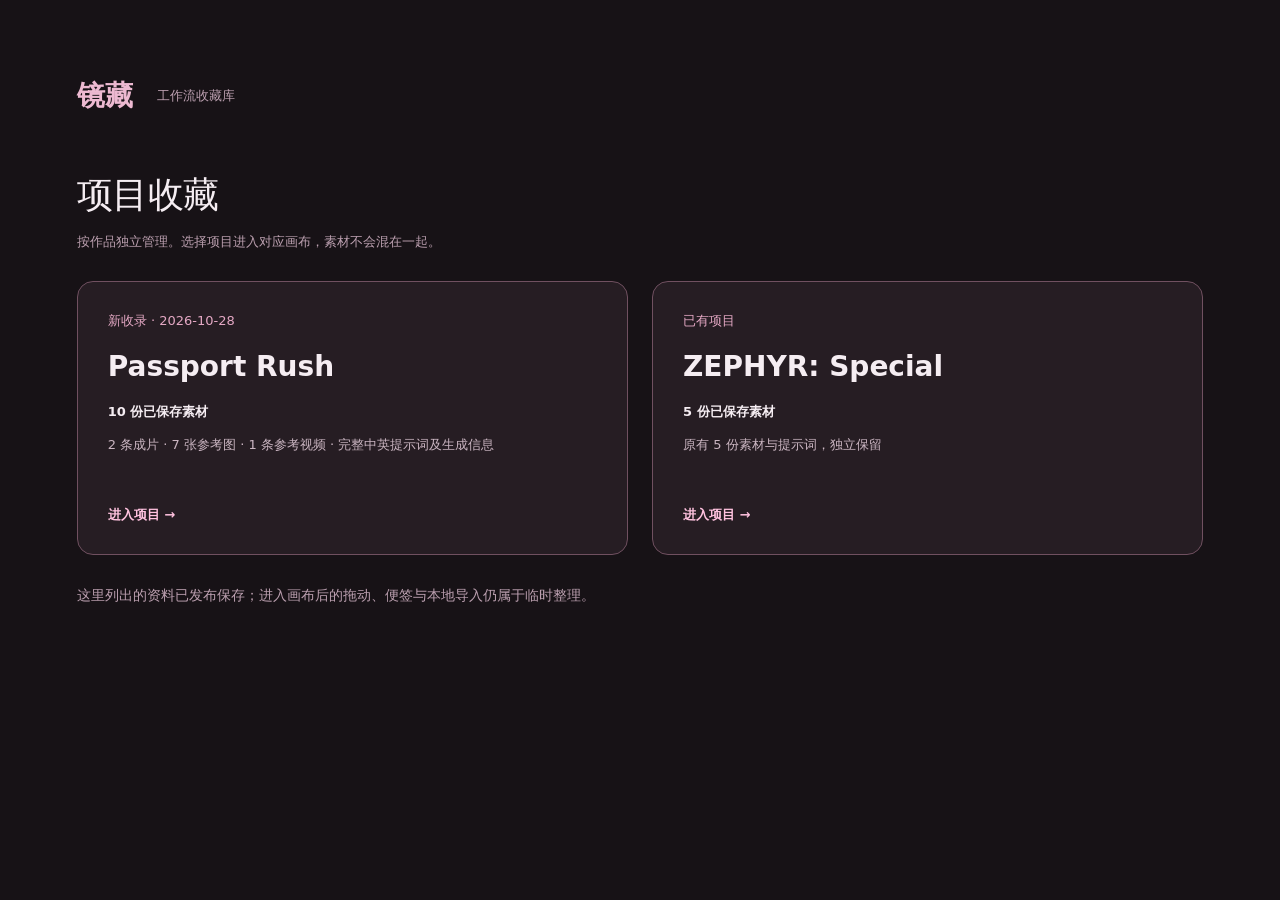
==== commit 47ac861f: "Collect second selected Passport Rush video with two references and complete bilingual prompt" ====
--- a/index.html
+++ b/index.html
@@ -1,3 +1,3 @@
-<!doctype html><html lang="zh-CN"><head><meta charset="UTF-8"/><meta name="viewport" content="width=device-width, initial-scale=1.0"/><meta name="theme-color" content="#140e12"/><meta name="description" content="镜藏公开静态画布：浏览 ZEPHYR 图片、视频与双语提示词；框选、多选和打组整理仅在本次页面生效，不上传、不保存。"/><title>镜藏 · 公开静态画布</title><link rel="icon" href="./favicon.svg" type="image/svg+xml"/>  <script type="module" crossorigin src="./assets/index-BB_oqSPf.js"></script>
-  <link rel="stylesheet" crossorigin href="./assets/index-CU2LMX7w.css">
+<!doctype html><html lang="zh-CN"><head><meta charset="UTF-8"/><meta name="viewport" content="width=device-width, initial-scale=1.0"/><meta name="theme-color" content="#140e12"/><meta name="description" content="镜藏公开静态画布：浏览 ZEPHYR 图片、视频与双语提示词；框选、多选和打组整理仅在本次页面生效，不上传、不保存。"/><title>镜藏 · 公开静态画布</title><link rel="icon" href="./favicon.svg" type="image/svg+xml"/>  <script type="module" crossorigin src="./assets/index-C7jPPhpa.js"></script>
+  <link rel="stylesheet" crossorigin href="./assets/index-5WDejA9g.css">
 </head><body><div id="root"></div><noscript>镜藏画布需要 JavaScript。此页面为公开静态预览，不提供上传或保存。</noscript></body></html>
--- a/assets/index-5WDejA9g.css
+++ b/assets/index-5WDejA9g.css
@@ -0,0 +1 @@
+:root{--theme-hue:336;--accent:hsl(var(--theme-hue) 78% 79%);--accent-strong:hsl(var(--theme-hue) 85% 68%);--lightningcss-light: ;--lightningcss-dark:initial;--lightningcss-light: ;--lightningcss-dark:initial;color-scheme:dark;--bg:hsl(var(--theme-hue) 14.3% 5.5%);--panel:hsl(var(--theme-hue) 13.6% 8.6%);--line:hsl(var(--theme-hue) 11.4% 17.3%);--text:hsl(var(--theme-hue) 15% 92.2%);--muted:hsl(var(--theme-hue) 7.4% 54.7%);--legacy-accent:hsl(var(--theme-hue) 67.7% 80.6%)}*{box-sizing:border-box}body{background:var(--bg);color:var(--text);margin:0;font-family:Inter,-apple-system,BlinkMacSystemFont,Segoe UI,PingFang SC,Microsoft Yahei,sans-serif;font-size:13px}button,input,select,textarea{font:inherit}button,a,input,textarea,select{-webkit-tap-highlight-color:transparent}button{cursor:pointer}button:disabled{opacity:.45;cursor:wait}button{justify-content:center;align-items:center;gap:7px;display:inline-flex}a{color:inherit;text-decoration:none}button:focus-visible,a:focus-visible{outline:2px solid var(--accent);outline-offset:3px}input:focus,textarea:focus,select:focus{outline:1px solid hsl(var(--theme-hue) 36.4% 66.1%);border-color:hsl(var(--theme-hue) 36.4% 66.1%)}.studio{min-height:100vh;display:flex}.sidebar{background:hsl(var(--theme-hue) 12.8% 7.6%);border-right:1px solid var(--line);z-index:30;flex-direction:column;flex-shrink:0;width:238px;padding:32px 19px 19px;display:flex;position:fixed;inset:0 auto 0 0}.brand{letter-spacing:3px;align-items:center;gap:12px;padding:0 9px;font-size:24px;font-weight:650;display:flex}.brand-mark{border:1px solid hsl(var(--theme-hue) 21.0% 52.4%);background:hsl(var(--theme-hue) 17.9% 15.3%);width:42px;height:42px;color:var(--accent);border-radius:11px;place-items:center;display:grid}.brand small{letter-spacing:2px;color:hsl(var(--theme-hue) 11.8% 60%);margin-top:5px;font-size:8px;font-weight:400;display:block}.private-label{color:hsl(var(--theme-hue) 18.8% 66.7%);letter-spacing:1px;align-items:center;gap:8px;margin:31px 8px 26px;font-size:10px;display:flex}.private-label>span,.top-label>span{background:hsl(var(--theme-hue) 42.0% 74.3%);border-radius:50%;width:5px;height:5px;display:inline-block}.sidebar-section{color:hsl(var(--theme-hue) 10.1% 66.9%);justify-content:space-between;align-items:center;margin:0 9px 12px;font-size:11px;display:flex}.icon-button{color:hsl(var(--theme-hue) 13.7% 70.0%);background:0 0;border:0;border-radius:6px;padding:5px}.icon-button:hover{background:hsl(var(--theme-hue) 18.6% 16.9%);color:#fff}.project-search{color:hsl(var(--theme-hue) 8.2% 52.2%);border:1px solid hsl(var(--theme-hue) 11.6% 16.9%);background:hsl(var(--theme-hue) 14.3% 5.5%);border-radius:7px;align-items:center;gap:8px;padding:9px 10px;display:flex}.project-search input{width:100%;min-width:0;color:hsl(var(--theme-hue) 18.4% 85.1%);background:0 0;border:0;outline:none;font-size:11px}.project-list{flex-direction:column;gap:6px;margin-top:17px;display:flex;overflow:auto}.project-list button{color:hsl(var(--theme-hue) 10.1% 69.0%);text-align:left;background:0 0;border:1px solid #0000;border-radius:8px;justify-content:flex-start;gap:10px;padding:13px 10px;font-size:12px}.project-list button span{text-overflow:ellipsis;white-space:nowrap;flex:1;overflow:hidden}.project-list button>svg:last-child{opacity:.4}.project-list button.active{border-color:hsl(var(--theme-hue) 21.8% 35.1%);background:linear-gradient(100deg,hsl(var(--theme-hue) 19.6% 19.0%),hsl(var(--theme-hue) 16.7% 11.8%));color:hsl(var(--theme-hue) 65.4% 89.8%)}.sidebar-bottom{gap:6px;margin-top:auto;padding-top:25px;display:grid}.sidebar-bottom>button{color:hsl(var(--theme-hue) 9.7% 59.6%);background:0 0;border:0;border-radius:7px;justify-content:flex-start;padding:10px;font-size:11px}.sidebar-bottom>button:hover{background:hsl(var(--theme-hue) 14.7% 13.3%)}.cloud-note{border-top:1px solid var(--line);color:hsl(var(--theme-hue) 12.0% 67.5%);align-items:center;gap:10px;margin-top:14px;padding:20px 10px 3px;font-size:10px;display:flex}.cloud-note small{color:hsl(var(--theme-hue) 7.8% 42.9%);margin-top:5px;font-size:9px;display:block}.main{width:calc(100% - 238px);min-width:0;margin-left:238px}.topbar{border-bottom:1px solid hsl(var(--theme-hue) 13.9% 14.1%);background:hsl(var(--theme-hue) 16.1% 6.1%);justify-content:space-between;align-items:center;height:68px;padding:0 36px;display:flex}.breadcrumb{color:hsl(var(--theme-hue) 7.6% 51.2%);align-items:center;gap:11px;font-size:11px;display:flex}.breadcrumb b{color:hsl(var(--theme-hue) 17.0% 79.2%);font-weight:400}.top-label{color:hsl(var(--theme-hue) 14.4% 60.6%);letter-spacing:1.5px;align-items:center;gap:7px;font-size:8px;display:flex}.mobile-toggle{display:none}.project-heading{justify-content:space-between;align-items:center;gap:25px;padding:34px 36px 25px;display:flex}.eyebrow{letter-spacing:2.2px;color:hsl(var(--theme-hue) 30.3% 65.7%);margin-bottom:12px;font-size:9px}h1{letter-spacing:-.6px;margin:0 0 13px;font-size:31px;font-weight:550}.project-heading p{color:hsl(var(--theme-hue) 9.8% 57.8%);max-width:680px;margin:0;font-size:12px;line-height:1.8}.project-meta{color:hsl(var(--theme-hue) 8.4% 46.7%);align-items:center;gap:11px;margin-top:16px;font-size:10px;display:flex}.project-meta a{color:hsl(var(--theme-hue) 34.8% 72.9%);align-items:center;gap:4px;display:flex}.heading-actions{flex-shrink:0;gap:9px;display:flex}.primary,.subtle{border-radius:7px;padding:10px 15px;font-size:11px;font-weight:500}.primary{border:1px solid hsl(var(--theme-hue) 63.6% 82.7%);background:hsl(var(--theme-hue) 57.8% 78.6%);color:hsl(var(--theme-hue) 29.8% 11.2%);box-shadow:0 2px 14px hsl(var(--theme-hue) 57.8% 78.6% / .055)}.primary:hover{background:hsl(var(--theme-hue) 72.7% 87.1%)}.subtle{border:1px solid hsl(var(--theme-hue) 16.9% 23.1%);background:hsl(var(--theme-hue) 15.8% 11.2%);color:hsl(var(--theme-hue) 25.2% 77.5%)}.subtle:hover{border-color:hsl(var(--theme-hue) 21.7% 49.6%)}.stats{border:1px solid var(--line);background:hsl(var(--theme-hue) 16.3% 8.4%);border-radius:10px;align-items:center;margin:0 36px 26px;padding:17px 23px;display:flex}.stats>div{border-right:1px solid hsl(var(--theme-hue) 12.9% 16.7%);align-items:center;gap:20px;min-width:115px;margin-right:23px;display:flex}.stats>div span{color:hsl(var(--theme-hue) 10.9% 58.6%);font-size:10px}.stats strong{color:hsl(var(--theme-hue) 23.1% 87.3%);font-size:24px;font-weight:400}.stats>div:first-child strong{color:hsl(var(--theme-hue) 61.3% 81.8%)}.stats>p{text-align:right;color:hsl(var(--theme-hue) 11.4% 41.2%);margin:0 0 0 auto;font-size:9px;line-height:1.8}.stats>p b{color:hsl(var(--theme-hue) 17.0% 66.5%);font-weight:400}.canvas-wrap{padding:0 36px 28px}.project-empty-strip{border:1px dashed hsl(var(--theme-hue) 22.7% 25.9%);background:hsl(var(--theme-hue) 21.4% 11.0%);color:hsl(var(--theme-hue) 16.4% 60.6%);border-radius:9px;justify-content:space-between;align-items:center;gap:15px;margin-bottom:14px;padding:16px 20px;font-size:11px;line-height:1.8;display:flex}.project-empty-strip strong{color:hsl(var(--theme-hue) 52.1% 81.2%);margin-right:9px}.project-empty-strip button{color:hsl(var(--theme-hue) 52.1% 81.2%);white-space:nowrap;background:0 0;border:0;font-size:11px}.iwc-stage{height:calc(100dvh - 400px)!important;min-height:390px!important}.welcome{text-align:center;background:radial-gradient(ellipse at 50% 32%,hsl(var(--theme-hue) 28.3% 18.0% / .188),transparent 55%);flex-direction:column;align-items:center;min-height:calc(100vh - 68px);padding:70px 40px;display:flex}.welcome h1{letter-spacing:1px;margin:9px 0 18px;font-size:43px;font-weight:500;line-height:1.4}.welcome p{color:hsl(var(--theme-hue) 12.5% 59.2%);margin:0 0 28px;font-size:12px;line-height:2}.large{padding:13px 21px;font-size:12px}.text-button{color:hsl(var(--theme-hue) 27.1% 64.5%);background:0 0;border:0;padding:12px;font-size:11px}.welcome-foot{color:hsl(var(--theme-hue) 12.2% 38.4%);align-items:center;gap:8px;margin-top:40px;font-size:9px;display:flex}.welcome-art{width:310px;height:150px;margin-bottom:25px;position:relative}.art-card{background:linear-gradient(145deg,hsl(var(--theme-hue) 15.7% 16.3%),hsl(var(--theme-hue) 16.3% 8.4%));border:1px solid hsl(var(--theme-hue) 19.4% 39.4%);width:112px;height:89px;color:hsl(var(--theme-hue) 37.8% 73.5%);z-index:2;border-radius:7px;flex-direction:column;justify-content:center;align-items:center;gap:12px;display:flex;position:absolute;box-shadow:0 10px 40px #0006}.art-card span{letter-spacing:1.5px;color:hsl(var(--theme-hue) 13.9% 52.2%);font-size:6px}.art-card.one{top:25px;left:0;transform:rotate(-8deg)}.art-card.two{z-index:3;border-color:hsl(var(--theme-hue) 26.2% 55.9%);width:135px;height:108px;top:0;left:98px}.art-card.three{top:43px;left:210px;transform:rotate(9deg)}.loading{min-height:60vh;color:hsl(var(--theme-hue) 14.1% 62.5%);justify-content:center;align-items:center;gap:15px;display:flex}.spinner{border:1px solid hsl(var(--theme-hue) 18.7% 24.1%);border-top-color:hsl(var(--theme-hue) 49.1% 78.4%);border-radius:50%;width:18px;height:18px;animation:1s linear infinite spin}@keyframes spin{to{transform:rotate(360deg)}}.muted{color:hsl(var(--theme-hue) 9.6% 51.0%);font-size:11px;line-height:1.7}.sidebar-empty{padding:10px;line-height:2}.alert{border:1px solid hsl(var(--theme-hue) 19.7% 25.9%);background:hsl(var(--theme-hue) 18.8% 13.5%);color:hsl(var(--theme-hue) 48.5% 81.0%);border-radius:6px;margin:15px 36px 0;padding:11px 40px 11px 14px;font-size:11px;line-height:1.7;position:relative}.alert button{color:inherit;background:0 0;border:0;position:absolute;top:10px;right:9px}.alert.error{background:hsl(var(--theme-hue) 27.3% 15.1%);color:#f0b4ba;border-color:#854c51}.hidden{display:none}.drawer-scrim,.modal-scrim{z-index:60;-webkit-backdrop-filter:blur(3px);backdrop-filter:blur(3px);background:#0009;position:fixed;inset:0}.drawer{background:hsl(var(--theme-hue) 15.8% 7.5%);border-left:1px solid hsl(var(--theme-hue) 19.1% 33.9%);width:min(680px,100%);height:100%;position:absolute;top:0;right:0;overflow:auto;box-shadow:-20px 0 80px #0005}.drawer-bar{border-bottom:1px solid hsl(var(--theme-hue) 16.9% 17.5%);color:hsl(var(--theme-hue) 17.0% 68.8%);justify-content:space-between;align-items:center;padding:20px 25px;font-size:11px;display:flex}.drawer-bar h2{color:hsl(var(--theme-hue) 35.4% 87.3%);margin:0;font-size:18px;font-weight:500}.detail-media{background:hsl(var(--theme-hue) 20.0% 2.9%);justify-content:center;align-items:center;min-height:200px;max-height:400px;display:flex}.detail-media img,.detail-media video{object-fit:contain;width:100%;max-height:400px}.detail-media>a{color:hsl(var(--theme-hue) 36.2% 77.3%);align-items:center;gap:10px;padding:70px;display:flex}.missing{height:210px;color:hsl(var(--theme-hue) 14.9% 39.6%);flex-direction:column;justify-content:center;align-items:center;gap:17px;font-size:11px;display:flex}.detail-body{padding:25px}.detail-title{justify-content:space-between;align-items:start;gap:14px;margin-bottom:23px;display:flex}.detail-title h2{margin:0;font-size:23px;font-weight:500;line-height:1.5}.detail-title button{flex-shrink:0}.model-record{border:1px solid hsl(var(--theme-hue) 20.7% 23.7%);background:hsl(var(--theme-hue) 22.2% 10.6%);border-radius:8px;flex-direction:column;gap:10px;padding:16px;display:flex}.model-record>span{color:hsl(var(--theme-hue) 17.8% 57.1%);font-size:10px}.model-record b{color:hsl(var(--theme-hue) 56.1% 83.9%);font-size:15px;font-weight:500}.model-record small{color:hsl(var(--theme-hue) 13.0% 43.7%);font-size:10px}.detail-section{margin-top:28px}.detail-section h3{color:hsl(var(--theme-hue) 25.3% 80.6%);margin:0 0 15px;font-size:12px;font-weight:500}.detail-section h3 span{color:hsl(var(--theme-hue) 15.3% 42.2%);margin-left:8px}.missing-text{color:hsl(var(--theme-hue) 11.0% 42.7%);border:1px dashed hsl(var(--theme-hue) 17.2% 19.4%);border-radius:6px;padding:15px;font-size:11px}.reference-grid{grid-template-columns:repeat(3,1fr);gap:10px;display:grid}.reference-grid button{background:hsl(var(--theme-hue) 20.8% 10.4%);border:1px solid hsl(var(--theme-hue) 20.0% 23.5%);color:hsl(var(--theme-hue) 17.8% 64.7%);border-radius:6px;flex-direction:column;padding:0;font-size:10px;display:flex;overflow:hidden}.reference-grid img{object-fit:cover;width:100%;height:90px}.reference-grid span{padding:8px}.prompt-block{border:1px solid hsl(var(--theme-hue) 17.9% 18.6%);background:hsl(var(--theme-hue) 20.0% 5.9%);border-radius:7px;margin-bottom:10px;padding:16px}.prompt-block label{letter-spacing:1px;color:hsl(var(--theme-hue) 16.9% 54.7%);font-size:9px}.prompt-block p{color:hsl(var(--theme-hue) 19.2% 80.6%);white-space:pre-wrap;overflow-wrap:anywhere;margin:11px 0 0;font-size:12px;line-height:1.9}.prompt-block.zh{background:hsl(var(--theme-hue) 22.0% 11.6%);border-color:hsl(var(--theme-hue) 24.2% 25.9%)}.prompt-block.zh p{color:hsl(var(--theme-hue) 33.3% 75.9%)}.stale{letter-spacing:0;margin-left:6px;font-size:10px;font-weight:400;color:#ebba7e!important}.source-link{color:hsl(var(--theme-hue) 38.2% 73.3%);gap:5px;font-size:11px;display:inline-flex}.note-text{white-space:pre-wrap;overflow-wrap:anywhere;color:hsl(var(--theme-hue) 17.3% 64.9%);font-size:12px;line-height:1.9}.detail-footer{border-top:1px solid hsl(var(--theme-hue) 19.1% 17.5%);justify-content:space-between;align-items:center;margin-top:25px;padding-top:20px;display:flex}.danger{color:#c78693;background:0 0;border:0;padding:8px 0;font-size:10px}.detail-footer a{color:hsl(var(--theme-hue) 22.2% 64.7%);gap:5px;font-size:10px;display:flex}.modal-scrim{justify-content:center;align-items:center;padding:25px;display:flex}.modal{background:hsl(var(--theme-hue) 18.2% 8.6%);border:1px solid hsl(var(--theme-hue) 18.4% 34.1%);border-radius:13px;width:530px;max-width:100%;max-height:90dvh;overflow:auto;box-shadow:0 30px 100px #0008}.modal form{padding:22px 25px}.modal form>label,.form-row>label{color:hsl(var(--theme-hue) 18.1% 66.5%);flex-direction:column;gap:8px;margin-bottom:19px;font-size:11px;display:flex}.modal input:not([type=checkbox]):not([type=file]),.modal textarea,.modal select{border:1px solid hsl(var(--theme-hue) 19.0% 23.7%);background:hsl(var(--theme-hue) 20.0% 5.9%);width:100%;color:hsl(var(--theme-hue) 28.0% 85.3%);border-radius:6px;padding:11px 12px;font-size:12px;line-height:1.7}.modal textarea{resize:vertical}.modal .form-row{gap:15px;display:flex}.form-row>label{flex:1;min-width:0}.form-hint{color:hsl(var(--theme-hue) 13.4% 45.3%);margin:0 0 18px;font-size:10px;line-height:1.8}.form-actions{border-top:1px solid hsl(var(--theme-hue) 19.1% 17.5%);justify-content:flex-end;align-items:center;gap:9px;margin-top:23px;padding-top:19px;display:flex}.form-actions .danger{margin-right:auto}.asset-modal{width:680px}.upload-zone{border:1px dashed hsl(var(--theme-hue) 19.8% 39.6%);background:hsl(var(--theme-hue) 22.9% 13.7%);cursor:pointer;border-radius:7px;justify-content:center;align-items:center;padding:20px;position:relative;flex-direction:row!important;gap:15px!important;display:flex!important}.upload-zone input{opacity:0;cursor:pointer;width:100%;position:absolute;inset:0}.upload-zone small{color:hsl(var(--theme-hue) 14.9% 52.5%);margin-top:5px;font-size:9px;display:block}.reference-options{border:1px solid hsl(var(--theme-hue) 18.1% 20.6%);border-radius:6px;flex-wrap:wrap;gap:12px;margin-bottom:20px;padding:14px;display:flex}.reference-options label{color:hsl(var(--theme-hue) 22.7% 68.0%);align-items:center;gap:6px;font-size:11px;display:flex}.reference-options input{accent-color:hsl(var(--theme-hue) 44.9% 72.9%)}.help-content{padding:10px 26px 26px}.help-content h3{color:hsl(var(--theme-hue) 45.6% 79.8%);margin:24px 0 10px;font-size:13px;font-weight:500}.help-content p{color:hsl(var(--theme-hue) 14.3% 60.2%);font-size:12px;line-height:1.9}.help-modal{width:600px}@media (width>=1500px){.stats>div{min-width:140px}}@media (width<=1200px){.stats>div{gap:14px;min-width:90px;margin-right:17px}.stats>p{display:none}.project-heading{align-items:flex-start}.heading-actions{flex-direction:column}.sidebar{width:210px;padding:28px 14px 18px}.main{width:calc(100% - 210px);margin-left:210px}}@media (width<=900px){.sidebar{width:190px}.main{width:calc(100% - 190px);margin-left:190px}.topbar{padding:0 23px}.project-heading{padding:25px 22px}.canvas-wrap{padding:0 22px 25px}.stats{margin:0 22px 22px;padding:15px}.stats>div{gap:9px;min-width:65px;margin-right:12px}.stats strong{font-size:20px}.stats>div:last-of-type{border:0;margin:0}.project-heading h1{font-size:25px}.alert{margin:12px 22px 0}.top-label{display:none}}@media (width<=700px){.sidebar{width:238px;transform:translate(-100%);box-shadow:15px 0 60px #0008}.sidebar.mobile-open{top:60px;transform:translate(0)}.main{width:100%;margin:0}.topbar{height:60px;padding:0 16px}.mobile-toggle{display:flex}.project-heading{flex-wrap:wrap;gap:12px;padding:24px 17px}.heading-actions{flex-direction:row}.project-heading h1{font-size:26px}.stats{justify-content:space-between;margin:0 17px 18px;padding:14px 12px}.stats>div{flex-direction:column;gap:7px;min-width:0;margin-right:0;padding-right:17px}.stats>div:last-of-type{padding:0}.stats>div span{font-size:9px}.canvas-wrap{padding:0 12px 20px}.project-empty-strip{flex-direction:column;align-items:flex-start;padding:12px}.iwc-stage{height:55dvh!important;min-height:340px!important}.welcome{padding:50px 20px}.welcome h1{font-size:36px}.welcome p{font-size:11px}.welcome-art{margin-bottom:4px;transform:scale(.85)}.alert{margin:12px 16px 0}.modal-scrim{padding:12px}.modal{max-height:94dvh}.modal form{padding:19px}.modal .form-row{gap:10px}.drawer-bar{padding:17px 19px}.detail-body{padding:20px}.reference-grid{grid-template-columns:repeat(2,1fr)}}.iwc-note-text{color:hsl(var(--theme-hue) 47.0% 83.7%);white-space:pre-wrap;background:linear-gradient(130deg,hsl(var(--theme-hue) 20.4% 19.2%),hsl(var(--theme-hue) 17.1% 13.7%));text-align:left;width:100%;height:135px;padding:20px;font-size:13px;line-height:1.8;overflow:hidden}.iwc-link{pointer-events:none;z-index:0;position:absolute;overflow:visible}.iwc-link line{stroke:hsl(var(--theme-hue) 38.4% 68.8%);stroke-width:2px;stroke-dasharray:6 5;opacity:.5}.note-preview{white-space:pre-wrap;overflow-wrap:anywhere;width:100%;color:hsl(var(--theme-hue) 45.5% 82.7%);background:linear-gradient(130deg,hsl(var(--theme-hue) 22.6% 18.2%),hsl(var(--theme-hue) 15.8% 11.2%));max-height:400px;padding:35px;font-size:18px;line-height:1.9;overflow:auto}.personal-note-info{color:hsl(var(--theme-hue) 27.7% 65.3%);flex-direction:column;gap:20px;font-size:12px;display:flex}.personal-note-info b{font-weight:400}.add-note{margin-bottom:20px}.research-plan{border:1px solid hsl(var(--theme-hue) 16.5% 22.5%);background:hsl(var(--theme-hue) 19.1% 9.2%);border-radius:8px;margin-bottom:16px;padding:15px 19px}.research-plan summary{cursor:pointer;color:hsl(var(--theme-hue) 33.9% 75.1%);font-size:12px}.research-plan summary span{color:hsl(var(--theme-hue) 10.0% 48.8%);margin-left:15px;font-size:10px}.research-plan>p,.research-plan footer{color:hsl(var(--theme-hue) 12.1% 53.1%);font-size:10px;line-height:1.8}.research-plan>div{grid-template-columns:repeat(2,1fr);gap:10px;margin:15px 0;display:grid}.research-plan article{border:1px solid hsl(var(--theme-hue) 21.7% 18.0%);border-radius:6px;padding:12px}.research-plan article b{color:hsl(var(--theme-hue) 19.5% 68.8%);font-size:11px;font-weight:500;display:block}.research-plan article small{color:hsl(var(--theme-hue) 11.8% 44.9%);margin-top:7px;font-size:10px;display:block}.research-plan footer{border-top:1px solid hsl(var(--theme-hue) 21.7% 18.0%);padding-top:12px}.iwc-group-frame{border:1px solid hsl(var(--theme-hue) 4.5% 26.3%);background:#303033;border-radius:7px}.iwc-group-frame>.iwc-legacy-title{color:hsl(var(--theme-hue) 5.8% 62.9%);letter-spacing:0;font-size:13px;font-weight:400;top:-28px;left:0}.iwc-stage{background-color:hsl(var(--theme-hue) 7.4% 10.6%)!important;background-image:radial-gradient(hsl(var(--theme-hue) 7.0% 22.4%) .7px,transparent .7px)!important}.iwc-card{border-color:hsl(var(--theme-hue) 6.6% 26.9%);background:hsl(var(--theme-hue) 9.3% 14.7%);border-radius:4px;box-shadow:0 3px 10px #0003}.iwc-card-copy{background:hsl(var(--theme-hue) 9.3% 14.7%)}.demo-link{color:hsl(var(--theme-hue) 29.4% 66.7%);align-items:center;gap:7px;margin:14px;font-size:11px;display:inline-flex}.demo-page{background:hsl(var(--theme-hue) 13.5% 7.3%);min-height:100vh}.demo-top{border-bottom:1px solid hsl(var(--theme-hue) 12.1% 17.8%);justify-content:space-between;align-items:center;height:86px;padding:0 36px;display:flex}.demo-heading{justify-content:space-between;align-items:center;padding:27px 38px 19px;display:flex}.demo-heading h1{font-size:30px}.demo-heading p{color:hsl(var(--theme-hue) 11.8% 60%);margin:0;font-size:12px}.demo-heading>span{color:hsl(var(--theme-hue) 35.3% 72.7%);background:hsl(var(--theme-hue) 19.1% 17.5%);border:1px solid hsl(var(--theme-hue) 19.1% 33.9%);border-radius:5px;padding:7px 11px;font-size:10px}.demo-disclaimer{color:hsl(var(--theme-hue) 18.7% 62.4%);border:1px solid hsl(var(--theme-hue) 23.1% 25.5%);background:hsl(var(--theme-hue) 20.0% 11.8%);border-radius:7px;margin:0 36px 20px;padding:12px 17px;font-size:10px;line-height:1.9}.demo-disclaimer b{color:hsl(var(--theme-hue) 41.3% 78.6%);font-weight:400;display:block}.demo-canvas{padding:0 24px 24px}.demo-canvas .iwc-stage{height:calc(100vh - 370px)!important;min-height:450px!important}.demo-canvas .iwc-footer>small{display:none}.demo-canvas .iwc-toolbar{background:hsl(var(--theme-hue) 12.5% 12.5%)}.demo-canvas .iwc{border-radius:9px}@media (width<=700px){.demo-top{height:75px;padding:0 15px}.demo-top .brand{font-size:21px}.demo-heading{gap:15px;padding:23px 18px}.demo-heading h1{font-size:24px}.demo-disclaimer{margin:0 16px 15px}.demo-canvas{padding:0 10px 15px}.demo-canvas .iwc-stage{height:60vh!important}.demo-heading>span{white-space:nowrap;font-size:8px}}.media-detail{border:1px solid hsl(var(--theme-hue) 6.8% 29.0%);background:hsl(var(--theme-hue) 10.2% 9.6%);border-radius:16px;width:min(1040px,94vw);height:auto;max-height:94dvh;padding:0 24px 25px;top:3dvh;left:50%;right:auto;transform:translate(-50%)}.media-detail .drawer-bar{color:hsl(var(--theme-hue) 9.4% 68.8%);border:0;padding:18px 0}.media-detail .detail-media{border:1px solid hsl(var(--theme-hue) 9.7% 36.5%);background:hsl(var(--theme-hue) 22.2% 3.5%);border-radius:14px;max-height:none;overflow:hidden}.media-detail .detail-media video{aspect-ratio:16/9;object-fit:contain;width:100%;max-height:56vh}.media-detail .detail-body{border:1px solid hsl(var(--theme-hue) 9.7% 24.3%);background:hsl(var(--theme-hue) 7.9% 14.9%);border-radius:18px;flex-direction:column;margin-top:17px;padding:23px;display:flex}.media-detail .detail-title,.media-detail .detail-body>h2{order:0;margin:0 0 17px;font-size:16px}.media-detail .model-record{border:0;border-top:1px solid hsl(var(--theme-hue) 10.3% 26.7%);background:0 0;border-radius:0;flex-flow:wrap;order:4;align-items:center;gap:15px;margin:16px 0 0;padding:16px 0 0;display:flex}.media-detail .model-record>span{font-size:10px}.media-detail .model-record b{font-size:13px}.media-detail .model-record small{flex-basis:100%}.media-detail .detail-section{margin-top:0}:is(.media-detail .detail-section:has(.reference-grid),.media-detail .detail-section:has(.missing-text),.media-detail .detail-section:has(.demo-ref-placeholders)){order:1;margin-bottom:18px}.media-detail .detail-section:has(.prompt-block){order:2}.media-detail .detail-section:has(.note-text){order:5;margin-top:20px}.media-detail .detail-footer{order:7}.media-detail .reference-grid{gap:12px;display:flex;overflow:auto}.media-detail .reference-grid button{width:90px;min-width:90px}.media-detail .reference-grid img{height:77px}.media-detail .prompt-block{background:0 0;border:0;border-radius:0;padding:12px 0}.media-detail .prompt-block p{color:hsl(var(--theme-hue) 21.2% 87.1%);font-size:14px;line-height:2}.media-detail .prompt-block.zh{border-top:1px solid hsl(var(--theme-hue) 14.1% 25.1%)}.media-detail .detail-body>.muted{order:8;margin:15px 0 0}.media-detail .detail-body>.source-link{order:9;margin-top:10px}.demo-ref-placeholders{gap:12px;display:flex}.demo-ref-placeholders>div{border:1px dashed hsl(var(--theme-hue) 14.4% 36.7%);background:hsl(var(--theme-hue) 11.6% 16.9%);width:80px;height:78px;color:hsl(var(--theme-hue) 15.4% 55.5%);border-radius:9px;place-items:center;font-size:9px;display:grid;position:relative}.demo-ref-placeholders b{background:hsl(var(--theme-hue) 15.6% 25.1%);border-radius:50%;place-items:center;width:17px;height:17px;font-weight:400;display:grid;position:absolute;top:6px;left:6px}@media (width<=700px){.media-detail{width:96vw;max-height:96dvh;padding:0 12px 15px;top:2dvh}.media-detail .detail-body{padding:16px}.media-detail .detail-media video{max-height:45vh}.media-detail .prompt-block p{font-size:12px}}.translation-card{border:1px solid hsl(var(--theme-hue) 18.5% 31.8%);background:hsl(var(--theme-hue) 18.1% 16.3%);color:hsl(var(--theme-hue) 28.3% 82.0%);border-radius:12px;margin:8px 0 15px;overflow:hidden}.translation-card>summary{cursor:pointer;color:hsl(var(--theme-hue) 57.3% 85.3%);background:hsl(var(--theme-hue) 17.2% 19.4%);padding:15px 18px;font-size:12px}.translation-card summary span{color:hsl(var(--theme-hue) 21.5% 62.5%);margin-left:10px;font-size:9px}.translation-body{padding:8px 18px 17px}.translation-text{white-space:pre-wrap;overflow-wrap:anywhere;color:hsl(var(--theme-hue) 32.3% 87.8%);margin:12px 0;font-size:14px;line-height:2}.copy-prompt{border:1px solid hsl(var(--theme-hue) 16.7% 37.6%);background:hsl(var(--theme-hue) 17.2% 19.4%);color:hsl(var(--theme-hue) 34.4% 74.9%);border-radius:5px;padding:5px 9px;font-size:10px}.english-original{border-top:1px solid hsl(var(--theme-hue) 18.2% 30.2%);margin-top:17px;padding-top:13px}.english-original>summary{color:hsl(var(--theme-hue) 22.0% 64.3%);cursor:pointer;font-size:11px}.english-original .translation-text{color:hsl(var(--theme-hue) 14.1% 69.4%);font-size:12px}.copy-status{color:hsl(var(--theme-hue) 32.7% 77.8%);margin-top:10px;font-size:10px;display:block}.media-detail .detail-section:has(.translation-card){order:2}.iwc-groups{min-height:42px}.inline-error{background:hsl(var(--theme-hue) 26.4% 20.8%);color:#f1bfca;border:1px solid #a36a75;border-radius:7px;margin-bottom:17px;padding:12px 14px;font-size:12px;line-height:1.8}.back-detail{background:hsl(var(--theme-hue) 17.2% 17.1%);border:1px solid hsl(var(--theme-hue) 19.3% 31.6%);color:hsl(var(--theme-hue) 40.7% 76.9%);border-radius:5px;margin-right:12px;padding:5px 8px;font-size:10px}.related-notes{order:6;margin-top:23px}.related-notes h3{color:hsl(var(--theme-hue) 28.9% 70.2%);font-size:12px;font-weight:500}.related-notes>button{text-align:left;border:1px solid hsl(var(--theme-hue) 20.0% 25.5%);background:hsl(var(--theme-hue) 19.4% 14.1%);width:100%;color:hsl(var(--theme-hue) 34.0% 79.8%);border-radius:7px;justify-content:space-between;margin:5px 0;padding:11px}.related-notes small,.related-notes p{color:hsl(var(--theme-hue) 14.8% 57.6%);font-size:10px}.alert .retry-save{border:1px solid hsl(var(--theme-hue) 17.7% 51.4%);color:hsl(var(--theme-hue) 56.2% 85.7%);border-radius:4px;margin:0 12px;padding:3px 8px;position:static}.media-detail .reference-evidence{order:1;margin:0 0 18px}.evidence-grid{grid-template-columns:repeat(2,minmax(0,1fr));gap:10px;display:grid}.evidence-grid>button{text-align:left;border:1px solid hsl(var(--theme-hue) 18% 27%);background:hsl(var(--theme-hue) 15% 13%);color:var(--text);border-radius:8px;justify-content:flex-start;align-items:flex-start;gap:11px;padding:10px}.evidence-grid img{object-fit:cover;border-radius:5px;width:75px;height:68px}.evidence-grid button>div{min-width:0}.evidence-grid b{font-size:11px;font-weight:500;display:block}.evidence-status{color:#dfbd86;margin-top:7px;font-size:9px;display:block}.evidence-status.confirmed{color:#93c4ba}.evidence-status.context{color:#94a5bd}.evidence-grid p{color:var(--muted);margin:8px 0 0;font-size:10px;line-height:1.7}.evidence-editor{margin-bottom:19px}.evidence-editor>label{color:var(--accent);font-size:11px}.evidence-editor>div{border:1px solid var(--line);border-radius:7px;margin-top:9px;padding:12px}.evidence-editor label{color:var(--muted);align-items:center;gap:10px;margin-bottom:8px;font-size:11px;display:flex}.evidence-editor select{max-width:180px;margin-left:auto}@media (width<=700px){.evidence-grid{grid-template-columns:1fr}}.prompt-reading-tools{flex-wrap:wrap;align-items:center;gap:8px;margin-top:10px;display:flex}.prompt-reading-tools small{color:var(--muted);font-size:9px}.translation-text.compact-text{overscroll-behavior:contain;scrollbar-width:thin;scrollbar-color:var(--accent) transparent;max-height:360px;padding-right:12px;overflow:auto}.translation-text.full-text{max-height:none}.translation-text:focus-visible{outline:1px solid var(--accent);outline-offset:5px;border-radius:3px}.english-original>button{margin-top:12px}.media-detail .add-note{order:0;align-self:flex-end;margin:0 0 18px}.drawer-bar{background:var(--panel);z-index:3;position:sticky;top:0}.media-detail .drawer-bar{background:var(--panel)}.studio:has(.canvas-wrap) .main{width:100%;height:100dvh;margin-left:0;overflow:hidden}.studio:has(.canvas-wrap) .sidebar{z-index:45;transition:transform .18s;top:48px;transform:translate(-100%);box-shadow:12px 0 50px #0006}.studio:has(.canvas-wrap) .sidebar.mobile-open{transform:translate(0)}.studio:has(.canvas-wrap) .mobile-toggle{display:inline-flex}.studio:has(.canvas-wrap) .topbar{border-bottom-color:hsl(var(--theme-hue) 8% 15%);height:48px;padding:0 18px}.studio:has(.canvas-wrap) .project-heading{align-items:center;gap:15px;height:68px;padding:12px 20px}.studio:has(.canvas-wrap) .project-heading h1{letter-spacing:0;margin:0;font-size:18px}.studio:has(.canvas-wrap) .project-heading .eyebrow{display:none}.studio:has(.canvas-wrap) .project-heading p{display:none}.studio:has(.canvas-wrap) .project-meta{display:none}.studio:has(.canvas-wrap) .stats{display:none}.studio:has(.canvas-wrap) .heading-actions{flex-direction:row;gap:7px}.studio:has(.canvas-wrap) .heading-actions button{padding:8px 11px;font-size:10px}.studio:has(.canvas-wrap) .canvas-wrap{height:calc(100dvh - 116px);padding:0;position:relative}.studio:has(.canvas-wrap) .iwc{background:0 0;border:0;border-radius:0;height:100%}.studio:has(.canvas-wrap) .iwc-stage{max-height:none;background-color:#14171b!important;background-image:radial-gradient(hsl(var(--theme-hue) 9% 25% / .35) .6px,transparent .6px)!important;height:100%!important;min-height:0!important}.studio:has(.canvas-wrap) .iwc-toolbar{z-index:4;pointer-events:none;background:0 0;border:0;border-radius:9px;padding:0;position:absolute;top:12px;left:18px;right:18px}.studio:has(.canvas-wrap) .iwc-title{display:none}.studio:has(.canvas-wrap) .iwc-search{pointer-events:auto;background:hsl(var(--theme-hue) 15% 10% / .94);border-color:hsl(var(--theme-hue) 12% 25%);-webkit-backdrop-filter:blur(10px);backdrop-filter:blur(10px);flex:1;max-width:320px}.studio:has(.canvas-wrap) .iwc-groups{z-index:4;pointer-events:none;background:0 0;border:0;min-height:0;padding:0;position:absolute;top:65px;left:18px;right:18px}.studio:has(.canvas-wrap) .iwc-groups button{pointer-events:auto;background:hsl(var(--theme-hue) 13% 14% / .9);border-color:hsl(var(--theme-hue) 12% 24%);padding:6px 9px;font-size:10px}.studio:has(.canvas-wrap) .iwc-groups small{display:none}.studio:has(.canvas-wrap) .iwc-group-frame{background:hsl(var(--theme-hue) 16% 22% / .36);border-color:hsl(var(--theme-hue) 20% 40% / .18);border-radius:5px}.studio:has(.canvas-wrap) .iwc-footer{z-index:5;border:1px solid hsl(var(--theme-hue) 10% 27%);background:hsl(var(--theme-hue) 12% 12% / .92);-webkit-backdrop-filter:blur(14px);backdrop-filter:blur(14px);border-radius:12px;padding:9px 12px;position:absolute;bottom:16px;left:18px;right:18px;box-shadow:0 8px 28px #0004}.studio:has(.canvas-wrap) .project-empty-strip{z-index:5;background:hsl(var(--theme-hue) 14% 14% / .9);max-width:690px;padding:12px;position:absolute;top:113px;left:18px;right:18px}.studio:has(.canvas-wrap)>.main>.alert{z-index:55;width:min(720px,90vw);margin:0;position:fixed;top:55px;left:50%;transform:translate(-50%);box-shadow:0 10px 30px #0005}.switching-notice{z-index:55;background:var(--panel);color:var(--accent);border:1px solid var(--line);border-radius:7px;padding:8px 15px;font-size:11px;position:fixed;top:53px;left:50%;transform:translate(-50%);box-shadow:0 10px 30px #0004}.canvas-wrap[aria-busy=true]{cursor:wait}.canvas-wrap[aria-busy=true] .iwc{opacity:.75}@media (width<=700px){.studio:has(.canvas-wrap) .project-heading{flex-wrap:nowrap;height:62px;padding:10px 12px}.studio:has(.canvas-wrap) .project-heading h1{white-space:nowrap;text-overflow:ellipsis;max-width:38vw;font-size:15px;overflow:hidden}.studio:has(.canvas-wrap) .heading-actions{gap:4px}.studio:has(.canvas-wrap) .heading-actions button{padding:7px;font-size:9px}.studio:has(.canvas-wrap) .heading-actions button:first-child{display:none}.studio:has(.canvas-wrap) .canvas-wrap{height:calc(100dvh - 110px)}.studio:has(.canvas-wrap) .iwc-toolbar{left:10px;right:10px}.studio:has(.canvas-wrap) .iwc-groups{gap:5px;left:10px;right:10px}.studio:has(.canvas-wrap) .iwc-footer{padding:7px;bottom:10px;left:10px;right:10px}.studio:has(.canvas-wrap) .iwc-help{display:none}.studio:has(.canvas-wrap) .project-empty-strip{top:120px;left:10px;right:10px}.studio:has(.canvas-wrap) .iwc-groups button{padding:5px 7px;font-size:9px}}.preview-banner{color:#efd5e3;background:#241720;border-bottom:1px solid #523042;align-items:center;gap:10px;margin:0;padding:10px 26px;font-size:12px;line-height:1.6;display:flex}.preview-banner b{white-space:nowrap;color:#f4acd2}.preview-banner span{color:#c6acba}.readonly-control{opacity:.48;cursor:not-allowed!important}.studio:has(.canvas-wrap) .canvas-wrap{height:calc(100dvh - 149px)}.top-label span,.private-label span{background:var(--accent)}.public-help{white-space:normal}.public-help h3{color:var(--accent)}@media (width<=700px){.preview-banner{align-items:flex-start;gap:7px;padding:8px 12px;font-size:10px}.preview-banner span{line-height:1.5}.studio:has(.canvas-wrap) .canvas-wrap{height:calc(100dvh - 156px)}.public-heading-actions .subtle{display:none!important}.public-heading-actions .primary{font-size:10px}}.project-list a{color:inherit;border-radius:8px;align-items:center;gap:10px;padding:12px 14px;text-decoration:none;display:flex}.project-list a span{flex:1}.project-list a.active{color:#90baff;background:#4b87ff24}.generation-fields{gap:0;margin:12px 0;display:grid}.generation-fields>div{border-bottom:1px solid #ffffff14;grid-template-columns:minmax(100px,1fr) 2fr;gap:16px;padding:10px 0;display:grid}.generation-fields dt{color:#91a1ba}.generation-fields dd{white-space:pre-wrap;overflow-wrap:anywhere;margin:0}.reference-grid video{object-fit:cover;pointer-events:none;width:100%;height:100%;max-height:130px}.evidence-list video{object-fit:cover;pointer-events:none;width:72px;height:56px}.project-directory{color:#f5edf2;background:#171216;min-height:100vh;padding:clamp(24px,6vw,80px);font-family:Inter,system-ui,sans-serif}.project-directory header{align-items:center;gap:24px;margin-bottom:56px;display:flex}.project-directory header a{color:#edb9d1;font-size:28px;font-weight:700;text-decoration:none}.project-directory header span,.project-directory>p{color:#bb9faf}.project-directory h1{font-size:36px}.project-directory-grid{grid-template-columns:repeat(auto-fit,minmax(260px,1fr));gap:24px;max-width:1150px;margin-top:30px;display:grid}.project-directory-card{color:inherit;background:#261d23;border:1px solid #705060;border-radius:16px;padding:30px;text-decoration:none}.project-directory-card:hover,.project-directory-card:focus{background:#39262f;outline:2px solid #d597b7}.project-directory-card>span{color:#e4a8c4;font-size:13px}.project-directory-card h2{margin:20px 0;font-size:28px}.project-directory-card p{color:#cab5c1;min-height:48px;line-height:1.7}.project-directory-card b{color:#ffc2df;margin-top:24px;display:block}.directory-note{margin-top:32px;font-size:14px}.project-switch{border-bottom:1px solid #523b47;flex-wrap:wrap;gap:10px;padding:16px 24px;display:flex}.project-switch a{color:#e4c7d7;border:1px solid #765265;border-radius:9px;padding:10px 14px;text-decoration:none}.project-switch a[aria-current=page]{color:#fff;background:#70445b;font-weight:700}.breadcrumb-projects{color:inherit;cursor:pointer;border-radius:7px;align-items:center;gap:12px;margin-left:-10px;padding:8px 10px;text-decoration:none;display:inline-flex}.breadcrumb-projects:hover,.breadcrumb-projects:focus-visible{color:#ffe2ef;background:#50313f;outline:1px solid #bd83a1}.breadcrumb-projects svg{pointer-events:none}.iwc{--iwc-accent:hsl(var(--theme-hue) 69.0% 77.3%);background:hsl(var(--theme-hue) 10.0% 7.8%);border:1px solid hsl(var(--theme-hue) 8.6% 20.6%);color:hsl(var(--theme-hue) 20.9% 91.6%);border-radius:14px;font-family:inherit;position:relative;overflow:hidden}.iwc button,.iwc input{font:inherit}.iwc button{cursor:pointer}.iwc button:focus-visible,.iwc input:focus-visible{outline:2px solid var(--iwc-accent);outline-offset:-2px}.iwc-toolbar{background:hsl(var(--theme-hue) 10.7% 11.0%);border-bottom:1px solid #ffffff0c;justify-content:space-between;align-items:center;gap:20px;padding:18px 20px;display:flex}.iwc-title{gap:6px;display:grid}.iwc-title strong{font-size:15px;font-weight:600}.iwc-title strong span{background:hsl(var(--theme-hue) 18.4% 19.2%);color:hsl(var(--theme-hue) 66.3% 82.5%);border-radius:5px;margin-left:8px;padding:3px 7px;font-size:11px}.iwc-title small,.iwc-groups small,.iwc-footer small{color:hsl(var(--theme-hue) 8.3% 57.3%);font-size:10px}.iwc-search{border:1px solid hsl(var(--theme-hue) 14.0% 23.7%);background:hsl(var(--theme-hue) 14.3% 6.9%);border-radius:8px;flex:1;align-items:center;gap:9px;max-width:370px;padding:7px 9px;display:flex}.iwc-search input{width:100%;min-width:0;color:hsl(var(--theme-hue) 20.9% 91.6%);background:0 0;border:0;outline:none;font-size:12px}.iwc-search>span{color:hsl(var(--theme-hue) 21.3% 64.1%);font-size:23px}.iwc-search button{color:hsl(var(--theme-hue) 50.9% 79.2%);white-space:nowrap;background:0 0;border:0;padding:5px;font-size:10px}.iwc-search button:disabled{opacity:.4;cursor:default}.iwc-groups{background:hsl(var(--theme-hue) 12.5% 9.4%);border-bottom:1px solid #ffffff0a;flex-wrap:wrap;align-items:center;gap:7px;padding:10px 20px;display:flex}.iwc-groups button{border:1px solid hsl(var(--theme-hue) 15% 22.2%);color:hsl(var(--theme-hue) 16.5% 77.5%);background:hsl(var(--theme-hue) 13.4% 13.1%);border-radius:6px;padding:6px 10px;font-size:11px}.iwc-groups button:hover{border-color:hsl(var(--theme-hue) 38.6% 65.5%);color:#fff}.iwc-groups button span{color:hsl(var(--theme-hue) 19.6% 62.0%);margin-left:8px;font-size:10px}.iwc-groups small{margin-left:auto}.iwc-stage{touch-action:none;-webkit-user-select:none;user-select:none;cursor:grab;background-color:hsl(var(--theme-hue) 12.5% 6.3%);background-image:radial-gradient(hsl(var(--theme-hue) 12.3% 28.6%) 1px,transparent 1px);height:650px;min-height:360px;max-height:78dvh;position:relative;overflow:hidden}.iwc-stage:active{cursor:grabbing}.iwc-world{transform-origin:0 0;will-change:transform;position:absolute;top:0;left:0}.iwc-group-frame{border:1px solid hsl(var(--theme-hue) 13.6% 39.0% / .259);background:hsl(var(--theme-hue) 13.8% 12.7% / .11);pointer-events:none;border-radius:16px;position:absolute}.iwc-group-frame>.iwc-legacy-title{letter-spacing:1px;color:hsl(var(--theme-hue) 52.6% 81.0%);font-size:14px;font-weight:600;position:absolute;top:16px;left:17px}.iwc-group-frame b{color:hsl(var(--theme-hue) 19.4% 60.6%);margin-left:9px;font-size:11px;font-weight:400}.iwc-card{border:1px solid hsl(var(--theme-hue) 13.3% 29.4%);text-align:left;background:hsl(var(--theme-hue) 14.8% 12.0%);color:hsl(var(--theme-hue) 28.6% 91.8%);touch-action:none;border-radius:10px;padding:0;transition:border-color .15s,opacity .15s;position:absolute;overflow:hidden;box-shadow:0 8px 24px #0005}.iwc-card:hover{border-color:hsl(var(--theme-hue) 44.7% 68.8%)}.iwc-card.is-active,.iwc-card.is-match{border:2px solid hsl(var(--theme-hue) 70.9% 77.1%);box-shadow:0 0 0 3px hsl(var(--theme-hue) 69.1% 73.3% / .157),0 8px 24px #0005}.iwc-card.is-dim{opacity:.32}.iwc-thumbnail{background:hsl(var(--theme-hue) 16.7% 4.7%);justify-content:center;align-items:center;height:135px;display:flex;position:relative;overflow:hidden}.iwc-thumbnail img,.iwc-thumbnail video{object-fit:cover;pointer-events:none;width:100%;height:100%}.iwc-kind{background:hsl(var(--theme-hue) 18.8% 6.3% / .8);color:hsl(var(--theme-hue) 30.7% 85.3%);border:1px solid #ffffff20;border-radius:4px;padding:3px 6px;font-size:9px;position:absolute;top:8px;left:8px}.iwc-play{background:hsl(var(--theme-hue) 22.2% 10.6% / .8);color:#fff;border:1px solid #ffffff60;border-radius:50%;place-items:center;width:38px;height:38px;padding-left:2px;font-size:15px;display:grid;position:absolute}.iwc-file{letter-spacing:3px;color:hsl(var(--theme-hue) 34.9% 66.3%);font-size:15px;font-weight:500}.iwc-card-copy{gap:5px;padding:8px 10px;display:grid}.iwc-card-copy strong{white-space:nowrap;text-overflow:ellipsis;font-size:11px;font-weight:500;overflow:hidden}.iwc-card-copy small{color:hsl(var(--theme-hue) 10.6% 59.2%);white-space:nowrap;text-overflow:ellipsis;font-size:9px;line-height:1.2;overflow:hidden}.iwc-footer{background:hsl(var(--theme-hue) 13.2% 10.4%);border-top:1px solid #ffffff0d;flex-wrap:wrap;align-items:center;gap:14px;padding:10px 14px;display:flex}.iwc-controls{border:1px solid hsl(var(--theme-hue) 15% 23.5%);background:hsl(var(--theme-hue) 15.2% 6.5%);border-radius:7px;align-items:center;display:flex;overflow:hidden}.iwc-controls button{color:hsl(var(--theme-hue) 25.0% 79.6%);background:0 0;border:0;padding:7px 10px;font-size:11px}.iwc-controls button:hover{background:hsl(var(--theme-hue) 20.4% 18.2%);color:#fff}.iwc-controls span{text-align:center;min-width:42px;color:hsl(var(--theme-hue) 13.6% 59.6%);font-size:10px}.iwc-help{color:hsl(var(--theme-hue) 8.3% 57.3%);font-size:10px}.iwc-footer>small{margin-left:auto}.iwc-empty{color:hsl(var(--theme-hue) 12.0% 62.5%);pointer-events:none;place-content:center;padding:25px;font-size:13px;display:grid;position:absolute;inset:0}.iwc-notice{color:hsl(var(--theme-hue) 49.5% 80.6%);background:hsl(var(--theme-hue) 21.4% 16.5%);justify-content:space-between;align-items:center;gap:12px;padding:10px 16px;font-size:11px;display:flex}.iwc-notice button{color:hsl(var(--theme-hue) 33.3% 80.0%);background:0 0;border:0;font-size:18px}.iwc-footer .iwc-save-error{color:#f2a395}@media (width<=760px){.iwc-toolbar{flex-direction:column;align-items:stretch;gap:12px;padding:14px}.iwc-search{flex:auto;max-width:none}.iwc-groups{padding:9px 12px}.iwc-groups small{display:none}.iwc-stage{height:560px;max-height:70dvh}.iwc-footer{gap:8px;padding:8px}.iwc-help{order:3;width:100%}.iwc-footer>small{font-size:9px}.iwc-controls button{padding:8px}.iwc-title small{font-size:10px}}@media (prefers-reduced-motion:reduce){.iwc-card{transition:none}}.iwc-stage,.iwc-stage:active{cursor:crosshair}.iwc-stage.is-panning,.iwc-stage.is-panning .iwc-card{cursor:grab}.iwc-stage.is-panning:active{cursor:grabbing}.iwc .iwc-card{cursor:move;z-index:2}.iwc-group-frame{pointer-events:auto;cursor:move;z-index:1}.iwc-group-title{letter-spacing:1px;color:hsl(var(--theme-hue) 52.6% 81%);pointer-events:auto;white-space:nowrap;touch-action:none;background:0 0;border:0;padding:5px 6px;font-size:14px;font-weight:600;position:absolute;top:12px;left:12px;cursor:move!important}.iwc-group-title:hover{background:#ffffff0a;border-radius:5px}.iwc-resize{pointer-events:auto;touch-action:none;display:block;position:absolute}.iwc-resize-n,.iwc-resize-s{cursor:ns-resize;height:10px;left:10px;right:10px}.iwc-resize-e,.iwc-resize-w{cursor:ew-resize;width:10px;top:10px;bottom:10px}.iwc-resize-ne,.iwc-resize-se,.iwc-resize-sw,.iwc-resize-nw{border:1px solid hsl(var(--theme-hue) 38% 55% / .6);background:hsl(var(--theme-hue) 15% 16%);border-radius:4px;width:14px;height:14px}.iwc-resize-ne{cursor:nesw-resize;top:-6px;right:-6px}.iwc-resize-se{cursor:nwse-resize;bottom:-6px;right:-6px}.iwc-resize-sw{cursor:nesw-resize;bottom:-6px;left:-6px}.iwc-resize-nw{cursor:nwse-resize;top:-6px;left:-6px}.iwc-marquee{z-index:4;pointer-events:none;border:1px solid var(--iwc-accent);background:hsl(var(--theme-hue) 65% 70% / .16);position:absolute}.iwc-selection-bar{background:hsl(var(--theme-hue) 12% 9%);min-height:42px;color:hsl(var(--theme-hue) 18% 71%);border-bottom:1px solid #ffffff0c;align-items:center;gap:8px;padding:8px 20px;font-size:11px;display:flex}.iwc-selection-bar>span{margin-right:4px}.iwc-selection-bar button{border:1px solid hsl(var(--theme-hue) 20% 30%);background:hsl(var(--theme-hue) 18% 16%);color:hsl(var(--theme-hue) 45% 84%);border-radius:5px;padding:5px 9px;font-size:11px}.iwc-selection-bar button:disabled{opacity:.35;cursor:default}.iwc-selection-bar small{color:#c99caa;margin-left:auto;font-size:10px}.iwc-selected-check{background:var(--iwc-accent);color:#25121a;border-radius:50%;place-items:center;width:20px;height:20px;font-size:12px;font-weight:700;display:grid;position:absolute;top:8px;right:8px}@media (width<=760px){.iwc-selection-bar{flex-wrap:wrap;gap:6px;padding:8px 12px}.iwc-selection-bar>span{width:100%}.iwc-selection-bar small{font-size:9px}.iwc-resize{min-width:14px;min-height:14px}}.iwc-resize-n,.iwc-resize-s{height:calc(10px * var(--iwc-inverse-zoom,1));left:calc(8px * var(--iwc-inverse-zoom,1));right:calc(8px * var(--iwc-inverse-zoom,1))}.iwc-resize-n{top:calc(-5px * var(--iwc-inverse-zoom,1))}.iwc-resize-s{bottom:calc(-5px * var(--iwc-inverse-zoom,1))}.iwc-resize-e,.iwc-resize-w{width:calc(10px * var(--iwc-inverse-zoom,1));top:calc(8px * var(--iwc-inverse-zoom,1));bottom:calc(8px * var(--iwc-inverse-zoom,1))}.iwc-resize-e{right:calc(-5px * var(--iwc-inverse-zoom,1))}.iwc-resize-w{left:calc(-5px * var(--iwc-inverse-zoom,1))}.iwc-resize-ne,.iwc-resize-se,.iwc-resize-sw,.iwc-resize-nw{width:calc(10px * var(--iwc-inverse-zoom,1));height:calc(10px * var(--iwc-inverse-zoom,1));border-width:calc(1px * var(--iwc-inverse-zoom,1))}.iwc-file-input{display:none}.iwc-drop-overlay{z-index:20;pointer-events:none;border:2px dashed var(--iwc-accent);background:hsl(var(--theme-hue) 20% 10% / .92);text-align:center;border-radius:12px;flex-direction:column;justify-content:center;align-items:center;gap:12px;padding:20px;display:flex;position:absolute;inset:12px}.iwc-drop-overlay strong{color:var(--iwc-accent);font-size:20px}.iwc-drop-overlay span{color:hsl(var(--theme-hue) 25% 80%);font-size:12px}.iwc .iwc-group-title{top:calc(-32px * var(--iwc-inverse-zoom,1));font-size:calc(12px * var(--iwc-inverse-zoom,1));padding:calc(5px * var(--iwc-inverse-zoom,1)) calc(6px * var(--iwc-inverse-zoom,1));border-radius:calc(5px * var(--iwc-inverse-zoom,1));line-height:1.4;left:0}.iwc-group-title b{font-size:calc(10px * var(--iwc-inverse-zoom,1));margin-left:calc(9px * var(--iwc-inverse-zoom,1))}.studio:has(.canvas-wrap) .iwc{flex-direction:column;min-height:0;display:flex}.studio:has(.canvas-wrap) .iwc-toolbar{z-index:auto;pointer-events:auto;border-radius:0;flex:none;gap:12px;padding:10px 18px 8px;position:relative;inset:auto}.studio:has(.canvas-wrap) .iwc-search{box-sizing:border-box;flex:0 320px;width:min(320px,100%);min-width:0;max-width:320px}.studio:has(.canvas-wrap) .iwc-groups{z-index:auto;pointer-events:auto;flex:none;gap:7px;padding:0 18px 8px;position:relative;inset:auto}.studio:has(.canvas-wrap) .iwc-selection-bar{z-index:auto;flex-wrap:wrap;flex:none;gap:8px;min-width:0;padding:8px 18px;position:relative}.studio:has(.canvas-wrap) .iwc-selection-bar button{white-space:nowrap;flex:none}.studio:has(.canvas-wrap) .iwc-selection-bar>span{min-width:0;max-width:100%}.studio:has(.canvas-wrap) .iwc-stage{flex:auto;height:auto!important;min-height:0!important}.studio:has(.canvas-wrap) .iwc-footer{z-index:auto;flex:none;margin:8px 12px;position:relative;inset:auto}.studio:has(.canvas-wrap) .iwc-notice{flex:none}@media (width<=760px){.studio:has(.canvas-wrap) .iwc-toolbar{flex-direction:row;padding:9px 12px 7px}.studio:has(.canvas-wrap) .iwc-groups{padding:0 12px 7px}.studio:has(.canvas-wrap) .iwc-selection-bar{padding:8px 12px}.studio:has(.canvas-wrap) .iwc-footer{margin:6px 8px}}.iwc-stage:focus,.iwc-stage:focus-visible{box-shadow:none;outline:none}.iwc-group-menu{z-index:30;border:1px solid hsl(var(--theme-hue) 20% 36%);background:hsl(var(--theme-hue) 15% 12%);border-radius:8px;min-width:160px;max-width:calc(100% - 16px);padding:5px;position:absolute;box-shadow:0 8px 24px #0008}.iwc .iwc-group-menu button{width:100%;color:hsl(var(--theme-hue) 30% 89%);text-align:left;white-space:nowrap;background:0 0;border:0;border-radius:4px;padding:9px 12px;font-size:12px;line-height:1.4;display:block}.iwc .iwc-group-menu button:hover,.iwc .iwc-group-menu button:focus-visible{background:hsl(var(--theme-hue) 25% 22%)}.iwc .iwc-asset-menu{box-sizing:border-box;min-width:0}.iwc .iwc-asset-menu button{justify-content:space-between;align-items:center;gap:16px;display:flex}.iwc-asset-menu kbd{font:inherit;opacity:.6;font-size:10px}.iwc-asset-menu small{color:hsl(var(--theme-hue) 12% 65%);white-space:normal;padding:5px 10px 3px;font-size:10px;line-height:1.5;display:block}.iwc .iwc-stage{cursor:grab}.iwc .iwc-stage:active{cursor:grabbing}.iwc .iwc-stage.is-selecting,.iwc .iwc-stage.is-selecting *{cursor:crosshair!important}.iwc .iwc-marquee{background:0 0;border-style:dashed;border-color:#e4dfe7}.iwc .iwc-selection-outline{z-index:4;box-sizing:border-box;pointer-events:none;background:0 0;border:1px dashed #e4dfe7;border-radius:12px;position:absolute}.iwc .iwc-floating-selection{z-index:10;box-sizing:border-box;background:hsl(var(--theme-hue) 8% 13% / .97);touch-action:none;border:1px solid #ffffff24;border-radius:11px;justify-content:center;align-items:center;gap:4px;height:42px;padding:5px;display:flex;position:absolute;box-shadow:0 6px 22px #0006}.iwc .iwc-floating-selection button{color:#eee8ee;white-space:nowrap;letter-spacing:0;touch-action:none;background:0 0;border:0;border-radius:6px;flex:0 auto;justify-content:center;align-items:center;gap:6px;width:auto;min-width:0;height:30px;margin:0;padding:5px 10px;font-size:12px;line-height:20px;display:inline-flex;position:static}.iwc .iwc-floating-selection button:hover{background:#ffffff12}.iwc .iwc-floating-selection button:disabled{opacity:.4;cursor:default}.iwc .iwc-floating-selection .iwc-selection-move{cursor:move;color:#b6aeb8;border-right:1px solid #ffffff1a;border-radius:5px 0 0 5px;padding-right:11px}.iwc .iwc-floating-selection .iwc-selection-move>span{font-size:20px;line-height:20px}.iwc .iwc-floating-selection .iwc-selection-group{color:var(--iwc-accent);background:hsl(var(--theme-hue) 25% 23%);font-weight:600}.iwc .iwc-group-icon{box-sizing:border-box;border:1px dashed;border-radius:3px;width:14px;height:14px;display:inline-block}@media (width<=420px){.iwc .iwc-floating-selection{gap:2px;padding:4px}.iwc .iwc-floating-selection button{gap:4px;padding:5px 6px;font-size:11px}}.iwc-resize-ne,.iwc-resize-se,.iwc-resize-sw,.iwc-resize-nw{width:calc(14px * var(--iwc-inverse-zoom,1));height:calc(14px * var(--iwc-inverse-zoom,1));background:0 0;border:0;border-radius:0}.iwc-resize-ne,.iwc-resize-se{right:calc(-7px * var(--iwc-inverse-zoom,1))}.iwc-resize-nw,.iwc-resize-sw{left:calc(-7px * var(--iwc-inverse-zoom,1))}.iwc-resize-ne,.iwc-resize-nw{top:calc(-7px * var(--iwc-inverse-zoom,1))}.iwc-resize-se,.iwc-resize-sw{bottom:calc(-7px * var(--iwc-inverse-zoom,1))}.iwc-sticky-tools{z-index:25;cursor:default;touch-action:manipulation;align-items:flex-start;gap:10px;max-width:calc(100% - 28px);display:flex;position:absolute;top:16px;left:14px}.iwc-sticky-tool-rail{border:1px solid hsl(var(--theme-hue) 18% 31%);background:hsl(var(--theme-hue) 15% 12%);border-radius:12px;flex-direction:column;padding:5px;display:flex;box-shadow:0 5px 20px #0004}.iwc .iwc-sticky-tool{width:49px;min-height:57px;color:hsl(var(--theme-hue) 25% 86%);cursor:pointer;background:0 0;border:0;border-radius:8px;flex-direction:column;justify-content:center;align-items:center;gap:4px;padding:7px 4px;display:flex}.iwc-sticky-tool span{letter-spacing:.08em;font-size:10px;line-height:1.2}.iwc .iwc-sticky-tool:hover,.iwc .iwc-sticky-tool.is-open{background:hsl(var(--theme-hue) 25% 25%);color:#fff5a8}.iwc-sticky-palette{box-sizing:border-box;border:1px solid hsl(var(--theme-hue) 20% 34%);background:hsl(var(--theme-hue) 15% 12%);width:220px;max-width:calc(100vw - 118px);color:hsl(var(--theme-hue) 20% 90%);border-radius:12px;padding:12px;box-shadow:0 10px 32px #0007}.iwc-sticky-palette header{justify-content:space-between;align-items:center;gap:8px;margin-bottom:10px;display:flex}.iwc-sticky-palette header strong{letter-spacing:.04em;font-size:12px;font-weight:600}.iwc .iwc-sticky-palette header button{width:26px;height:26px;color:inherit;cursor:pointer;background:0 0;border:0;border-radius:5px;padding:0;font-size:20px;line-height:1}.iwc .iwc-sticky-palette header button:hover{background:#ffffff12}.iwc-sticky-swatches{grid-template-columns:repeat(2,minmax(0,1fr));gap:9px;display:grid}.iwc .iwc-sticky-swatch{text-align:left;cursor:pointer;border:1px solid;border-radius:3px;align-items:flex-end;height:64px;padding:8px;display:flex;position:relative;box-shadow:0 2px 3px #0002}.iwc-sticky-swatch span{font-size:10px;font-weight:600}.iwc-sticky-swatch b{font-size:15px;line-height:1.2;position:absolute;top:4px;right:6px}.iwc .iwc-sticky-swatch[aria-pressed=true]{outline:2px solid var(--iwc-accent,#d9a8bd);outline-offset:2px}.iwc .iwc-sticky-create{border:1px solid hsl(var(--theme-hue) 25% 43%);background:hsl(var(--theme-hue) 26% 25%);width:100%;color:hsl(var(--theme-hue) 25% 94%);cursor:pointer;border-radius:6px;margin-top:13px;padding:9px 8px;font-size:11px;display:block}.iwc .iwc-sticky-create:hover{background:hsl(var(--theme-hue) 28% 31%)}.iwc-sticky-palette p{color:hsl(var(--theme-hue) 12% 67%);margin:9px 0 0;font-size:9px;line-height:1.5}.iwc-sticky-tools button:disabled{opacity:.4;cursor:default}.iwc-sticky-note{z-index:3;box-sizing:border-box;background:var(--sticky-background);color:var(--sticky-ink);cursor:default;border:0;border-radius:0;flex-direction:column;display:flex;position:absolute;overflow:visible;box-shadow:0 7px 15px #0003}.iwc-sticky-note.is-selected{outline:calc(1px * var(--iwc-inverse-zoom,1)) solid #4262ff;outline-offset:0}.iwc-sticky-note:not(.is-selected),.iwc-sticky-note:not(.is-selected):focus-visible{outline:none}.iwc .iwc-sticky-drag{z-index:1;cursor:move;touch-action:none;-webkit-user-select:none;user-select:none;background:0 0;border:0;width:100%;height:14px;min-height:0;padding:0;position:absolute;top:0;left:0;right:0}.iwc .iwc-sticky-drag:hover{background:0 0}.iwc .iwc-sticky-drag:focus-visible{outline:none}.iwc .iwc-sticky-text{box-sizing:border-box;resize:none;width:100%;min-width:0;height:100%;min-height:0;color:var(--sticky-ink);white-space:pre-wrap;overflow-wrap:anywhere;overscroll-behavior:contain;touch-action:pan-y;cursor:text;-webkit-user-select:text;user-select:text;scrollbar-color:#0005 transparent;scrollbar-width:thin;background:0 0;border:0;border-radius:0;flex:auto;margin:0;padding:16px;font:400 20px/1.5 system-ui,-apple-system,BlinkMacSystemFont,Segoe UI,sans-serif;display:block;overflow:auto}.iwc .iwc-sticky-text::placeholder{color:#575247;opacity:.78}.iwc .iwc-sticky-text:focus{box-shadow:none;outline:none}.iwc-sticky-resize{z-index:1;pointer-events:auto;touch-action:none;display:block;position:absolute}.iwc-sticky-resize-n,.iwc-sticky-resize-s{left:calc(8px * var(--iwc-inverse-zoom,1));right:calc(8px * var(--iwc-inverse-zoom,1));height:calc(10px * var(--iwc-inverse-zoom,1));cursor:ns-resize}.iwc-sticky-resize-n{top:calc(-5px * var(--iwc-inverse-zoom,1))}.iwc-sticky-resize-s{bottom:calc(-5px * var(--iwc-inverse-zoom,1))}.iwc-sticky-resize-e,.iwc-sticky-resize-w{top:calc(8px * var(--iwc-inverse-zoom,1));bottom:calc(8px * var(--iwc-inverse-zoom,1));width:calc(10px * var(--iwc-inverse-zoom,1));cursor:ew-resize}.iwc-sticky-resize-e{right:calc(-5px * var(--iwc-inverse-zoom,1))}.iwc-sticky-resize-w{left:calc(-5px * var(--iwc-inverse-zoom,1))}.iwc-sticky-resize-ne,.iwc-sticky-resize-se,.iwc-sticky-resize-sw,.iwc-sticky-resize-nw{width:calc(10px * var(--iwc-inverse-zoom,1));height:calc(10px * var(--iwc-inverse-zoom,1));box-sizing:border-box;border:calc(2px * var(--iwc-inverse-zoom,1)) solid #a5a5a5;background:#fff;border-radius:50%}.iwc-sticky-resize-ne{top:calc(-5px * var(--iwc-inverse-zoom,1));right:calc(-5px * var(--iwc-inverse-zoom,1));cursor:nesw-resize}.iwc-sticky-resize-se{bottom:calc(-5px * var(--iwc-inverse-zoom,1));right:calc(-5px * var(--iwc-inverse-zoom,1));cursor:nwse-resize}.iwc-sticky-resize-sw{bottom:calc(-5px * var(--iwc-inverse-zoom,1));left:calc(-5px * var(--iwc-inverse-zoom,1));cursor:nesw-resize}.iwc-sticky-resize-nw{top:calc(-5px * var(--iwc-inverse-zoom,1));left:calc(-5px * var(--iwc-inverse-zoom,1));cursor:nwse-resize}@media (width<=760px){.iwc-sticky-tools{gap:8px;max-width:calc(100% - 20px);top:12px;left:10px}.iwc .iwc-sticky-tool{width:44px;min-height:51px}.iwc-sticky-palette{width:202px;padding:10px}.iwc .iwc-sticky-swatch{height:57px}}.iwc-sticky-resize-n:after,.iwc-sticky-resize-s:after,.iwc-sticky-resize-e:after,.iwc-sticky-resize-w:after{content:"";width:calc(8px * var(--iwc-inverse-zoom,1));height:calc(8px * var(--iwc-inverse-zoom,1));border:calc(2px * var(--iwc-inverse-zoom,1)) solid white;box-sizing:border-box;background:#4262ff;border-radius:50%;position:absolute;top:50%;left:50%;transform:translate(-50%,-50%)}.iwc-sticky-note{cursor:move}.iwc .iwc-sticky-note[data-editing=false] .iwc-sticky-text{pointer-events:none;cursor:move;-webkit-user-select:none;user-select:none}.iwc-sticky-note[data-editing=true]{cursor:text}.iwc-sticky-resize{background:0 0!important;border:0!important}.iwc-sticky-resize:after{display:none!important}
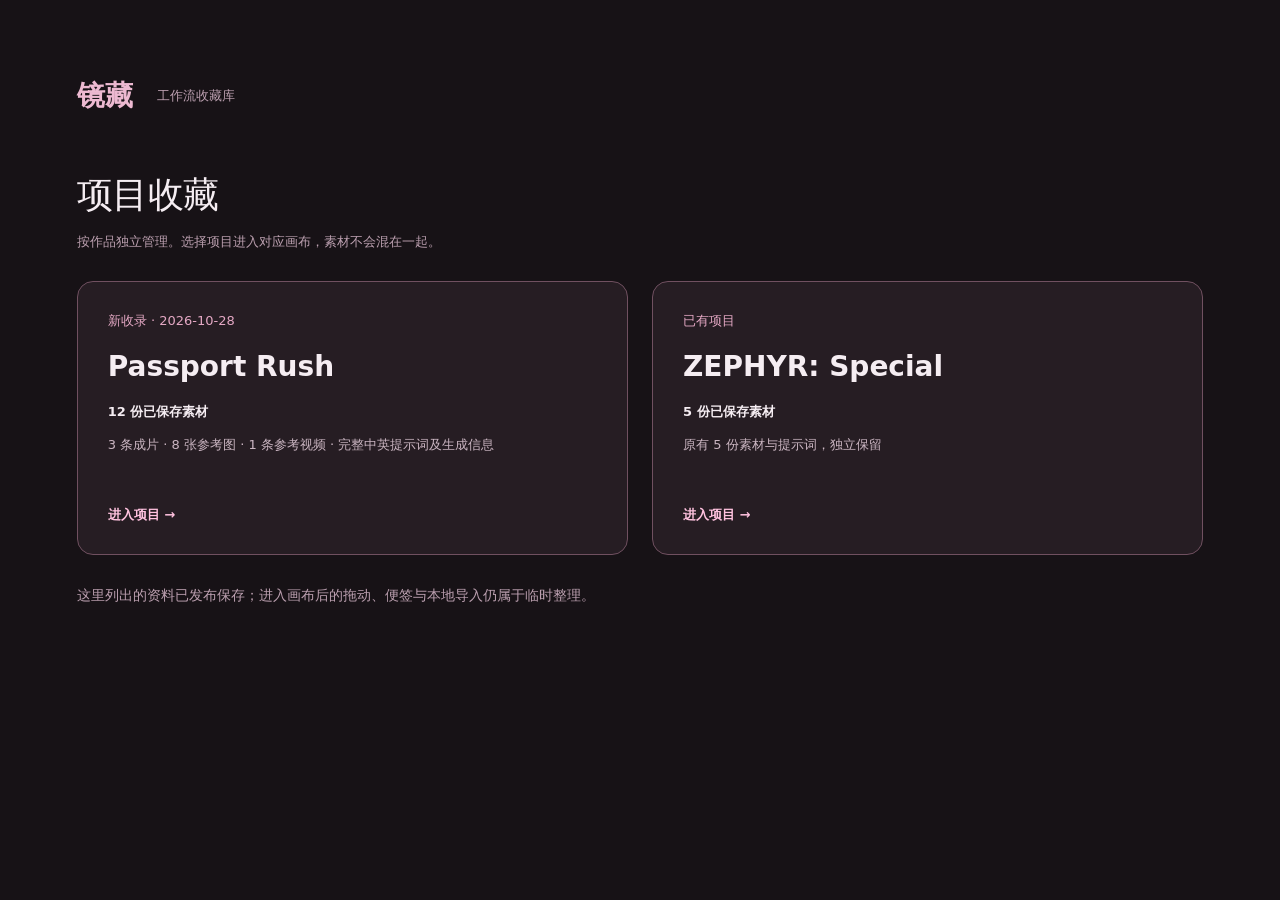
==== commit dc24930e: "Collect third Passport Rush selection, reuse references, and allow compact sticky notes" ====
--- a/index.html
+++ b/index.html
@@ -1,3 +1,3 @@
-<!doctype html><html lang="zh-CN"><head><meta charset="UTF-8"/><meta name="viewport" content="width=device-width, initial-scale=1.0"/><meta name="theme-color" content="#140e12"/><meta name="description" content="镜藏公开静态画布：浏览 ZEPHYR 图片、视频与双语提示词；框选、多选和打组整理仅在本次页面生效，不上传、不保存。"/><title>镜藏 · 公开静态画布</title><link rel="icon" href="./favicon.svg" type="image/svg+xml"/>  <script type="module" crossorigin src="./assets/index-C7jPPhpa.js"></script>
-  <link rel="stylesheet" crossorigin href="./assets/index-5WDejA9g.css">
+<!doctype html><html lang="zh-CN"><head><meta charset="UTF-8"/><meta name="viewport" content="width=device-width, initial-scale=1.0"/><meta name="theme-color" content="#140e12"/><meta name="description" content="镜藏公开静态画布：浏览 ZEPHYR 图片、视频与双语提示词；框选、多选和打组整理仅在本次页面生效，不上传、不保存。"/><title>镜藏 · 公开静态画布</title><link rel="icon" href="./favicon.svg" type="image/svg+xml"/>  <script type="module" crossorigin src="./assets/index-C9nzjNML.js"></script>
+  <link rel="stylesheet" crossorigin href="./assets/index-Dx7kfGsw.css">
 </head><body><div id="root"></div><noscript>镜藏画布需要 JavaScript。此页面为公开静态预览，不提供上传或保存。</noscript></body></html>
--- a/assets/index-Dx7kfGsw.css
+++ b/assets/index-Dx7kfGsw.css
@@ -0,0 +1 @@
+:root{--theme-hue:336;--accent:hsl(var(--theme-hue) 78% 79%);--accent-strong:hsl(var(--theme-hue) 85% 68%);--lightningcss-light: ;--lightningcss-dark:initial;--lightningcss-light: ;--lightningcss-dark:initial;color-scheme:dark;--bg:hsl(var(--theme-hue) 14.3% 5.5%);--panel:hsl(var(--theme-hue) 13.6% 8.6%);--line:hsl(var(--theme-hue) 11.4% 17.3%);--text:hsl(var(--theme-hue) 15% 92.2%);--muted:hsl(var(--theme-hue) 7.4% 54.7%);--legacy-accent:hsl(var(--theme-hue) 67.7% 80.6%)}*{box-sizing:border-box}body{background:var(--bg);color:var(--text);margin:0;font-family:Inter,-apple-system,BlinkMacSystemFont,Segoe UI,PingFang SC,Microsoft Yahei,sans-serif;font-size:13px}button,input,select,textarea{font:inherit}button,a,input,textarea,select{-webkit-tap-highlight-color:transparent}button{cursor:pointer}button:disabled{opacity:.45;cursor:wait}button{justify-content:center;align-items:center;gap:7px;display:inline-flex}a{color:inherit;text-decoration:none}button:focus-visible,a:focus-visible{outline:2px solid var(--accent);outline-offset:3px}input:focus,textarea:focus,select:focus{outline:1px solid hsl(var(--theme-hue) 36.4% 66.1%);border-color:hsl(var(--theme-hue) 36.4% 66.1%)}.studio{min-height:100vh;display:flex}.sidebar{background:hsl(var(--theme-hue) 12.8% 7.6%);border-right:1px solid var(--line);z-index:30;flex-direction:column;flex-shrink:0;width:238px;padding:32px 19px 19px;display:flex;position:fixed;inset:0 auto 0 0}.brand{letter-spacing:3px;align-items:center;gap:12px;padding:0 9px;font-size:24px;font-weight:650;display:flex}.brand-mark{border:1px solid hsl(var(--theme-hue) 21.0% 52.4%);background:hsl(var(--theme-hue) 17.9% 15.3%);width:42px;height:42px;color:var(--accent);border-radius:11px;place-items:center;display:grid}.brand small{letter-spacing:2px;color:hsl(var(--theme-hue) 11.8% 60%);margin-top:5px;font-size:8px;font-weight:400;display:block}.private-label{color:hsl(var(--theme-hue) 18.8% 66.7%);letter-spacing:1px;align-items:center;gap:8px;margin:31px 8px 26px;font-size:10px;display:flex}.private-label>span,.top-label>span{background:hsl(var(--theme-hue) 42.0% 74.3%);border-radius:50%;width:5px;height:5px;display:inline-block}.sidebar-section{color:hsl(var(--theme-hue) 10.1% 66.9%);justify-content:space-between;align-items:center;margin:0 9px 12px;font-size:11px;display:flex}.icon-button{color:hsl(var(--theme-hue) 13.7% 70.0%);background:0 0;border:0;border-radius:6px;padding:5px}.icon-button:hover{background:hsl(var(--theme-hue) 18.6% 16.9%);color:#fff}.project-search{color:hsl(var(--theme-hue) 8.2% 52.2%);border:1px solid hsl(var(--theme-hue) 11.6% 16.9%);background:hsl(var(--theme-hue) 14.3% 5.5%);border-radius:7px;align-items:center;gap:8px;padding:9px 10px;display:flex}.project-search input{width:100%;min-width:0;color:hsl(var(--theme-hue) 18.4% 85.1%);background:0 0;border:0;outline:none;font-size:11px}.project-list{flex-direction:column;gap:6px;margin-top:17px;display:flex;overflow:auto}.project-list button{color:hsl(var(--theme-hue) 10.1% 69.0%);text-align:left;background:0 0;border:1px solid #0000;border-radius:8px;justify-content:flex-start;gap:10px;padding:13px 10px;font-size:12px}.project-list button span{text-overflow:ellipsis;white-space:nowrap;flex:1;overflow:hidden}.project-list button>svg:last-child{opacity:.4}.project-list button.active{border-color:hsl(var(--theme-hue) 21.8% 35.1%);background:linear-gradient(100deg,hsl(var(--theme-hue) 19.6% 19.0%),hsl(var(--theme-hue) 16.7% 11.8%));color:hsl(var(--theme-hue) 65.4% 89.8%)}.sidebar-bottom{gap:6px;margin-top:auto;padding-top:25px;display:grid}.sidebar-bottom>button{color:hsl(var(--theme-hue) 9.7% 59.6%);background:0 0;border:0;border-radius:7px;justify-content:flex-start;padding:10px;font-size:11px}.sidebar-bottom>button:hover{background:hsl(var(--theme-hue) 14.7% 13.3%)}.cloud-note{border-top:1px solid var(--line);color:hsl(var(--theme-hue) 12.0% 67.5%);align-items:center;gap:10px;margin-top:14px;padding:20px 10px 3px;font-size:10px;display:flex}.cloud-note small{color:hsl(var(--theme-hue) 7.8% 42.9%);margin-top:5px;font-size:9px;display:block}.main{width:calc(100% - 238px);min-width:0;margin-left:238px}.topbar{border-bottom:1px solid hsl(var(--theme-hue) 13.9% 14.1%);background:hsl(var(--theme-hue) 16.1% 6.1%);justify-content:space-between;align-items:center;height:68px;padding:0 36px;display:flex}.breadcrumb{color:hsl(var(--theme-hue) 7.6% 51.2%);align-items:center;gap:11px;font-size:11px;display:flex}.breadcrumb b{color:hsl(var(--theme-hue) 17.0% 79.2%);font-weight:400}.top-label{color:hsl(var(--theme-hue) 14.4% 60.6%);letter-spacing:1.5px;align-items:center;gap:7px;font-size:8px;display:flex}.mobile-toggle{display:none}.project-heading{justify-content:space-between;align-items:center;gap:25px;padding:34px 36px 25px;display:flex}.eyebrow{letter-spacing:2.2px;color:hsl(var(--theme-hue) 30.3% 65.7%);margin-bottom:12px;font-size:9px}h1{letter-spacing:-.6px;margin:0 0 13px;font-size:31px;font-weight:550}.project-heading p{color:hsl(var(--theme-hue) 9.8% 57.8%);max-width:680px;margin:0;font-size:12px;line-height:1.8}.project-meta{color:hsl(var(--theme-hue) 8.4% 46.7%);align-items:center;gap:11px;margin-top:16px;font-size:10px;display:flex}.project-meta a{color:hsl(var(--theme-hue) 34.8% 72.9%);align-items:center;gap:4px;display:flex}.heading-actions{flex-shrink:0;gap:9px;display:flex}.primary,.subtle{border-radius:7px;padding:10px 15px;font-size:11px;font-weight:500}.primary{border:1px solid hsl(var(--theme-hue) 63.6% 82.7%);background:hsl(var(--theme-hue) 57.8% 78.6%);color:hsl(var(--theme-hue) 29.8% 11.2%);box-shadow:0 2px 14px hsl(var(--theme-hue) 57.8% 78.6% / .055)}.primary:hover{background:hsl(var(--theme-hue) 72.7% 87.1%)}.subtle{border:1px solid hsl(var(--theme-hue) 16.9% 23.1%);background:hsl(var(--theme-hue) 15.8% 11.2%);color:hsl(var(--theme-hue) 25.2% 77.5%)}.subtle:hover{border-color:hsl(var(--theme-hue) 21.7% 49.6%)}.stats{border:1px solid var(--line);background:hsl(var(--theme-hue) 16.3% 8.4%);border-radius:10px;align-items:center;margin:0 36px 26px;padding:17px 23px;display:flex}.stats>div{border-right:1px solid hsl(var(--theme-hue) 12.9% 16.7%);align-items:center;gap:20px;min-width:115px;margin-right:23px;display:flex}.stats>div span{color:hsl(var(--theme-hue) 10.9% 58.6%);font-size:10px}.stats strong{color:hsl(var(--theme-hue) 23.1% 87.3%);font-size:24px;font-weight:400}.stats>div:first-child strong{color:hsl(var(--theme-hue) 61.3% 81.8%)}.stats>p{text-align:right;color:hsl(var(--theme-hue) 11.4% 41.2%);margin:0 0 0 auto;font-size:9px;line-height:1.8}.stats>p b{color:hsl(var(--theme-hue) 17.0% 66.5%);font-weight:400}.canvas-wrap{padding:0 36px 28px}.project-empty-strip{border:1px dashed hsl(var(--theme-hue) 22.7% 25.9%);background:hsl(var(--theme-hue) 21.4% 11.0%);color:hsl(var(--theme-hue) 16.4% 60.6%);border-radius:9px;justify-content:space-between;align-items:center;gap:15px;margin-bottom:14px;padding:16px 20px;font-size:11px;line-height:1.8;display:flex}.project-empty-strip strong{color:hsl(var(--theme-hue) 52.1% 81.2%);margin-right:9px}.project-empty-strip button{color:hsl(var(--theme-hue) 52.1% 81.2%);white-space:nowrap;background:0 0;border:0;font-size:11px}.iwc-stage{height:calc(100dvh - 400px)!important;min-height:390px!important}.welcome{text-align:center;background:radial-gradient(ellipse at 50% 32%,hsl(var(--theme-hue) 28.3% 18.0% / .188),transparent 55%);flex-direction:column;align-items:center;min-height:calc(100vh - 68px);padding:70px 40px;display:flex}.welcome h1{letter-spacing:1px;margin:9px 0 18px;font-size:43px;font-weight:500;line-height:1.4}.welcome p{color:hsl(var(--theme-hue) 12.5% 59.2%);margin:0 0 28px;font-size:12px;line-height:2}.large{padding:13px 21px;font-size:12px}.text-button{color:hsl(var(--theme-hue) 27.1% 64.5%);background:0 0;border:0;padding:12px;font-size:11px}.welcome-foot{color:hsl(var(--theme-hue) 12.2% 38.4%);align-items:center;gap:8px;margin-top:40px;font-size:9px;display:flex}.welcome-art{width:310px;height:150px;margin-bottom:25px;position:relative}.art-card{background:linear-gradient(145deg,hsl(var(--theme-hue) 15.7% 16.3%),hsl(var(--theme-hue) 16.3% 8.4%));border:1px solid hsl(var(--theme-hue) 19.4% 39.4%);width:112px;height:89px;color:hsl(var(--theme-hue) 37.8% 73.5%);z-index:2;border-radius:7px;flex-direction:column;justify-content:center;align-items:center;gap:12px;display:flex;position:absolute;box-shadow:0 10px 40px #0006}.art-card span{letter-spacing:1.5px;color:hsl(var(--theme-hue) 13.9% 52.2%);font-size:6px}.art-card.one{top:25px;left:0;transform:rotate(-8deg)}.art-card.two{z-index:3;border-color:hsl(var(--theme-hue) 26.2% 55.9%);width:135px;height:108px;top:0;left:98px}.art-card.three{top:43px;left:210px;transform:rotate(9deg)}.loading{min-height:60vh;color:hsl(var(--theme-hue) 14.1% 62.5%);justify-content:center;align-items:center;gap:15px;display:flex}.spinner{border:1px solid hsl(var(--theme-hue) 18.7% 24.1%);border-top-color:hsl(var(--theme-hue) 49.1% 78.4%);border-radius:50%;width:18px;height:18px;animation:1s linear infinite spin}@keyframes spin{to{transform:rotate(360deg)}}.muted{color:hsl(var(--theme-hue) 9.6% 51.0%);font-size:11px;line-height:1.7}.sidebar-empty{padding:10px;line-height:2}.alert{border:1px solid hsl(var(--theme-hue) 19.7% 25.9%);background:hsl(var(--theme-hue) 18.8% 13.5%);color:hsl(var(--theme-hue) 48.5% 81.0%);border-radius:6px;margin:15px 36px 0;padding:11px 40px 11px 14px;font-size:11px;line-height:1.7;position:relative}.alert button{color:inherit;background:0 0;border:0;position:absolute;top:10px;right:9px}.alert.error{background:hsl(var(--theme-hue) 27.3% 15.1%);color:#f0b4ba;border-color:#854c51}.hidden{display:none}.drawer-scrim,.modal-scrim{z-index:60;-webkit-backdrop-filter:blur(3px);backdrop-filter:blur(3px);background:#0009;position:fixed;inset:0}.drawer{background:hsl(var(--theme-hue) 15.8% 7.5%);border-left:1px solid hsl(var(--theme-hue) 19.1% 33.9%);width:min(680px,100%);height:100%;position:absolute;top:0;right:0;overflow:auto;box-shadow:-20px 0 80px #0005}.drawer-bar{border-bottom:1px solid hsl(var(--theme-hue) 16.9% 17.5%);color:hsl(var(--theme-hue) 17.0% 68.8%);justify-content:space-between;align-items:center;padding:20px 25px;font-size:11px;display:flex}.drawer-bar h2{color:hsl(var(--theme-hue) 35.4% 87.3%);margin:0;font-size:18px;font-weight:500}.detail-media{background:hsl(var(--theme-hue) 20.0% 2.9%);justify-content:center;align-items:center;min-height:200px;max-height:400px;display:flex}.detail-media img,.detail-media video{object-fit:contain;width:100%;max-height:400px}.detail-media>a{color:hsl(var(--theme-hue) 36.2% 77.3%);align-items:center;gap:10px;padding:70px;display:flex}.missing{height:210px;color:hsl(var(--theme-hue) 14.9% 39.6%);flex-direction:column;justify-content:center;align-items:center;gap:17px;font-size:11px;display:flex}.detail-body{padding:25px}.detail-title{justify-content:space-between;align-items:start;gap:14px;margin-bottom:23px;display:flex}.detail-title h2{margin:0;font-size:23px;font-weight:500;line-height:1.5}.detail-title button{flex-shrink:0}.model-record{border:1px solid hsl(var(--theme-hue) 20.7% 23.7%);background:hsl(var(--theme-hue) 22.2% 10.6%);border-radius:8px;flex-direction:column;gap:10px;padding:16px;display:flex}.model-record>span{color:hsl(var(--theme-hue) 17.8% 57.1%);font-size:10px}.model-record b{color:hsl(var(--theme-hue) 56.1% 83.9%);font-size:15px;font-weight:500}.model-record small{color:hsl(var(--theme-hue) 13.0% 43.7%);font-size:10px}.detail-section{margin-top:28px}.detail-section h3{color:hsl(var(--theme-hue) 25.3% 80.6%);margin:0 0 15px;font-size:12px;font-weight:500}.detail-section h3 span{color:hsl(var(--theme-hue) 15.3% 42.2%);margin-left:8px}.missing-text{color:hsl(var(--theme-hue) 11.0% 42.7%);border:1px dashed hsl(var(--theme-hue) 17.2% 19.4%);border-radius:6px;padding:15px;font-size:11px}.reference-grid{grid-template-columns:repeat(3,1fr);gap:10px;display:grid}.reference-grid button{background:hsl(var(--theme-hue) 20.8% 10.4%);border:1px solid hsl(var(--theme-hue) 20.0% 23.5%);color:hsl(var(--theme-hue) 17.8% 64.7%);border-radius:6px;flex-direction:column;padding:0;font-size:10px;display:flex;overflow:hidden}.reference-grid img{object-fit:cover;width:100%;height:90px}.reference-grid span{padding:8px}.prompt-block{border:1px solid hsl(var(--theme-hue) 17.9% 18.6%);background:hsl(var(--theme-hue) 20.0% 5.9%);border-radius:7px;margin-bottom:10px;padding:16px}.prompt-block label{letter-spacing:1px;color:hsl(var(--theme-hue) 16.9% 54.7%);font-size:9px}.prompt-block p{color:hsl(var(--theme-hue) 19.2% 80.6%);white-space:pre-wrap;overflow-wrap:anywhere;margin:11px 0 0;font-size:12px;line-height:1.9}.prompt-block.zh{background:hsl(var(--theme-hue) 22.0% 11.6%);border-color:hsl(var(--theme-hue) 24.2% 25.9%)}.prompt-block.zh p{color:hsl(var(--theme-hue) 33.3% 75.9%)}.stale{letter-spacing:0;margin-left:6px;font-size:10px;font-weight:400;color:#ebba7e!important}.source-link{color:hsl(var(--theme-hue) 38.2% 73.3%);gap:5px;font-size:11px;display:inline-flex}.note-text{white-space:pre-wrap;overflow-wrap:anywhere;color:hsl(var(--theme-hue) 17.3% 64.9%);font-size:12px;line-height:1.9}.detail-footer{border-top:1px solid hsl(var(--theme-hue) 19.1% 17.5%);justify-content:space-between;align-items:center;margin-top:25px;padding-top:20px;display:flex}.danger{color:#c78693;background:0 0;border:0;padding:8px 0;font-size:10px}.detail-footer a{color:hsl(var(--theme-hue) 22.2% 64.7%);gap:5px;font-size:10px;display:flex}.modal-scrim{justify-content:center;align-items:center;padding:25px;display:flex}.modal{background:hsl(var(--theme-hue) 18.2% 8.6%);border:1px solid hsl(var(--theme-hue) 18.4% 34.1%);border-radius:13px;width:530px;max-width:100%;max-height:90dvh;overflow:auto;box-shadow:0 30px 100px #0008}.modal form{padding:22px 25px}.modal form>label,.form-row>label{color:hsl(var(--theme-hue) 18.1% 66.5%);flex-direction:column;gap:8px;margin-bottom:19px;font-size:11px;display:flex}.modal input:not([type=checkbox]):not([type=file]),.modal textarea,.modal select{border:1px solid hsl(var(--theme-hue) 19.0% 23.7%);background:hsl(var(--theme-hue) 20.0% 5.9%);width:100%;color:hsl(var(--theme-hue) 28.0% 85.3%);border-radius:6px;padding:11px 12px;font-size:12px;line-height:1.7}.modal textarea{resize:vertical}.modal .form-row{gap:15px;display:flex}.form-row>label{flex:1;min-width:0}.form-hint{color:hsl(var(--theme-hue) 13.4% 45.3%);margin:0 0 18px;font-size:10px;line-height:1.8}.form-actions{border-top:1px solid hsl(var(--theme-hue) 19.1% 17.5%);justify-content:flex-end;align-items:center;gap:9px;margin-top:23px;padding-top:19px;display:flex}.form-actions .danger{margin-right:auto}.asset-modal{width:680px}.upload-zone{border:1px dashed hsl(var(--theme-hue) 19.8% 39.6%);background:hsl(var(--theme-hue) 22.9% 13.7%);cursor:pointer;border-radius:7px;justify-content:center;align-items:center;padding:20px;position:relative;flex-direction:row!important;gap:15px!important;display:flex!important}.upload-zone input{opacity:0;cursor:pointer;width:100%;position:absolute;inset:0}.upload-zone small{color:hsl(var(--theme-hue) 14.9% 52.5%);margin-top:5px;font-size:9px;display:block}.reference-options{border:1px solid hsl(var(--theme-hue) 18.1% 20.6%);border-radius:6px;flex-wrap:wrap;gap:12px;margin-bottom:20px;padding:14px;display:flex}.reference-options label{color:hsl(var(--theme-hue) 22.7% 68.0%);align-items:center;gap:6px;font-size:11px;display:flex}.reference-options input{accent-color:hsl(var(--theme-hue) 44.9% 72.9%)}.help-content{padding:10px 26px 26px}.help-content h3{color:hsl(var(--theme-hue) 45.6% 79.8%);margin:24px 0 10px;font-size:13px;font-weight:500}.help-content p{color:hsl(var(--theme-hue) 14.3% 60.2%);font-size:12px;line-height:1.9}.help-modal{width:600px}@media (width>=1500px){.stats>div{min-width:140px}}@media (width<=1200px){.stats>div{gap:14px;min-width:90px;margin-right:17px}.stats>p{display:none}.project-heading{align-items:flex-start}.heading-actions{flex-direction:column}.sidebar{width:210px;padding:28px 14px 18px}.main{width:calc(100% - 210px);margin-left:210px}}@media (width<=900px){.sidebar{width:190px}.main{width:calc(100% - 190px);margin-left:190px}.topbar{padding:0 23px}.project-heading{padding:25px 22px}.canvas-wrap{padding:0 22px 25px}.stats{margin:0 22px 22px;padding:15px}.stats>div{gap:9px;min-width:65px;margin-right:12px}.stats strong{font-size:20px}.stats>div:last-of-type{border:0;margin:0}.project-heading h1{font-size:25px}.alert{margin:12px 22px 0}.top-label{display:none}}@media (width<=700px){.sidebar{width:238px;transform:translate(-100%);box-shadow:15px 0 60px #0008}.sidebar.mobile-open{top:60px;transform:translate(0)}.main{width:100%;margin:0}.topbar{height:60px;padding:0 16px}.mobile-toggle{display:flex}.project-heading{flex-wrap:wrap;gap:12px;padding:24px 17px}.heading-actions{flex-direction:row}.project-heading h1{font-size:26px}.stats{justify-content:space-between;margin:0 17px 18px;padding:14px 12px}.stats>div{flex-direction:column;gap:7px;min-width:0;margin-right:0;padding-right:17px}.stats>div:last-of-type{padding:0}.stats>div span{font-size:9px}.canvas-wrap{padding:0 12px 20px}.project-empty-strip{flex-direction:column;align-items:flex-start;padding:12px}.iwc-stage{height:55dvh!important;min-height:340px!important}.welcome{padding:50px 20px}.welcome h1{font-size:36px}.welcome p{font-size:11px}.welcome-art{margin-bottom:4px;transform:scale(.85)}.alert{margin:12px 16px 0}.modal-scrim{padding:12px}.modal{max-height:94dvh}.modal form{padding:19px}.modal .form-row{gap:10px}.drawer-bar{padding:17px 19px}.detail-body{padding:20px}.reference-grid{grid-template-columns:repeat(2,1fr)}}.iwc-note-text{color:hsl(var(--theme-hue) 47.0% 83.7%);white-space:pre-wrap;background:linear-gradient(130deg,hsl(var(--theme-hue) 20.4% 19.2%),hsl(var(--theme-hue) 17.1% 13.7%));text-align:left;width:100%;height:135px;padding:20px;font-size:13px;line-height:1.8;overflow:hidden}.iwc-link{pointer-events:none;z-index:0;position:absolute;overflow:visible}.iwc-link line{stroke:hsl(var(--theme-hue) 38.4% 68.8%);stroke-width:2px;stroke-dasharray:6 5;opacity:.5}.note-preview{white-space:pre-wrap;overflow-wrap:anywhere;width:100%;color:hsl(var(--theme-hue) 45.5% 82.7%);background:linear-gradient(130deg,hsl(var(--theme-hue) 22.6% 18.2%),hsl(var(--theme-hue) 15.8% 11.2%));max-height:400px;padding:35px;font-size:18px;line-height:1.9;overflow:auto}.personal-note-info{color:hsl(var(--theme-hue) 27.7% 65.3%);flex-direction:column;gap:20px;font-size:12px;display:flex}.personal-note-info b{font-weight:400}.add-note{margin-bottom:20px}.research-plan{border:1px solid hsl(var(--theme-hue) 16.5% 22.5%);background:hsl(var(--theme-hue) 19.1% 9.2%);border-radius:8px;margin-bottom:16px;padding:15px 19px}.research-plan summary{cursor:pointer;color:hsl(var(--theme-hue) 33.9% 75.1%);font-size:12px}.research-plan summary span{color:hsl(var(--theme-hue) 10.0% 48.8%);margin-left:15px;font-size:10px}.research-plan>p,.research-plan footer{color:hsl(var(--theme-hue) 12.1% 53.1%);font-size:10px;line-height:1.8}.research-plan>div{grid-template-columns:repeat(2,1fr);gap:10px;margin:15px 0;display:grid}.research-plan article{border:1px solid hsl(var(--theme-hue) 21.7% 18.0%);border-radius:6px;padding:12px}.research-plan article b{color:hsl(var(--theme-hue) 19.5% 68.8%);font-size:11px;font-weight:500;display:block}.research-plan article small{color:hsl(var(--theme-hue) 11.8% 44.9%);margin-top:7px;font-size:10px;display:block}.research-plan footer{border-top:1px solid hsl(var(--theme-hue) 21.7% 18.0%);padding-top:12px}.iwc-group-frame{border:1px solid hsl(var(--theme-hue) 4.5% 26.3%);background:#303033;border-radius:7px}.iwc-group-frame>.iwc-legacy-title{color:hsl(var(--theme-hue) 5.8% 62.9%);letter-spacing:0;font-size:13px;font-weight:400;top:-28px;left:0}.iwc-stage{background-color:hsl(var(--theme-hue) 7.4% 10.6%)!important;background-image:radial-gradient(hsl(var(--theme-hue) 7.0% 22.4%) .7px,transparent .7px)!important}.iwc-card{border-color:hsl(var(--theme-hue) 6.6% 26.9%);background:hsl(var(--theme-hue) 9.3% 14.7%);border-radius:4px;box-shadow:0 3px 10px #0003}.iwc-card-copy{background:hsl(var(--theme-hue) 9.3% 14.7%)}.demo-link{color:hsl(var(--theme-hue) 29.4% 66.7%);align-items:center;gap:7px;margin:14px;font-size:11px;display:inline-flex}.demo-page{background:hsl(var(--theme-hue) 13.5% 7.3%);min-height:100vh}.demo-top{border-bottom:1px solid hsl(var(--theme-hue) 12.1% 17.8%);justify-content:space-between;align-items:center;height:86px;padding:0 36px;display:flex}.demo-heading{justify-content:space-between;align-items:center;padding:27px 38px 19px;display:flex}.demo-heading h1{font-size:30px}.demo-heading p{color:hsl(var(--theme-hue) 11.8% 60%);margin:0;font-size:12px}.demo-heading>span{color:hsl(var(--theme-hue) 35.3% 72.7%);background:hsl(var(--theme-hue) 19.1% 17.5%);border:1px solid hsl(var(--theme-hue) 19.1% 33.9%);border-radius:5px;padding:7px 11px;font-size:10px}.demo-disclaimer{color:hsl(var(--theme-hue) 18.7% 62.4%);border:1px solid hsl(var(--theme-hue) 23.1% 25.5%);background:hsl(var(--theme-hue) 20.0% 11.8%);border-radius:7px;margin:0 36px 20px;padding:12px 17px;font-size:10px;line-height:1.9}.demo-disclaimer b{color:hsl(var(--theme-hue) 41.3% 78.6%);font-weight:400;display:block}.demo-canvas{padding:0 24px 24px}.demo-canvas .iwc-stage{height:calc(100vh - 370px)!important;min-height:450px!important}.demo-canvas .iwc-footer>small{display:none}.demo-canvas .iwc-toolbar{background:hsl(var(--theme-hue) 12.5% 12.5%)}.demo-canvas .iwc{border-radius:9px}@media (width<=700px){.demo-top{height:75px;padding:0 15px}.demo-top .brand{font-size:21px}.demo-heading{gap:15px;padding:23px 18px}.demo-heading h1{font-size:24px}.demo-disclaimer{margin:0 16px 15px}.demo-canvas{padding:0 10px 15px}.demo-canvas .iwc-stage{height:60vh!important}.demo-heading>span{white-space:nowrap;font-size:8px}}.media-detail{border:1px solid hsl(var(--theme-hue) 6.8% 29.0%);background:hsl(var(--theme-hue) 10.2% 9.6%);border-radius:16px;width:min(1040px,94vw);height:auto;max-height:94dvh;padding:0 24px 25px;top:3dvh;left:50%;right:auto;transform:translate(-50%)}.media-detail .drawer-bar{color:hsl(var(--theme-hue) 9.4% 68.8%);border:0;padding:18px 0}.media-detail .detail-media{border:1px solid hsl(var(--theme-hue) 9.7% 36.5%);background:hsl(var(--theme-hue) 22.2% 3.5%);border-radius:14px;max-height:none;overflow:hidden}.media-detail .detail-media video{aspect-ratio:16/9;object-fit:contain;width:100%;max-height:56vh}.media-detail .detail-body{border:1px solid hsl(var(--theme-hue) 9.7% 24.3%);background:hsl(var(--theme-hue) 7.9% 14.9%);border-radius:18px;flex-direction:column;margin-top:17px;padding:23px;display:flex}.media-detail .detail-title,.media-detail .detail-body>h2{order:0;margin:0 0 17px;font-size:16px}.media-detail .model-record{border:0;border-top:1px solid hsl(var(--theme-hue) 10.3% 26.7%);background:0 0;border-radius:0;flex-flow:wrap;order:4;align-items:center;gap:15px;margin:16px 0 0;padding:16px 0 0;display:flex}.media-detail .model-record>span{font-size:10px}.media-detail .model-record b{font-size:13px}.media-detail .model-record small{flex-basis:100%}.media-detail .detail-section{margin-top:0}:is(.media-detail .detail-section:has(.reference-grid),.media-detail .detail-section:has(.missing-text),.media-detail .detail-section:has(.demo-ref-placeholders)){order:1;margin-bottom:18px}.media-detail .detail-section:has(.prompt-block){order:2}.media-detail .detail-section:has(.note-text){order:5;margin-top:20px}.media-detail .detail-footer{order:7}.media-detail .reference-grid{gap:12px;display:flex;overflow:auto}.media-detail .reference-grid button{width:90px;min-width:90px}.media-detail .reference-grid img{height:77px}.media-detail .prompt-block{background:0 0;border:0;border-radius:0;padding:12px 0}.media-detail .prompt-block p{color:hsl(var(--theme-hue) 21.2% 87.1%);font-size:14px;line-height:2}.media-detail .prompt-block.zh{border-top:1px solid hsl(var(--theme-hue) 14.1% 25.1%)}.media-detail .detail-body>.muted{order:8;margin:15px 0 0}.media-detail .detail-body>.source-link{order:9;margin-top:10px}.demo-ref-placeholders{gap:12px;display:flex}.demo-ref-placeholders>div{border:1px dashed hsl(var(--theme-hue) 14.4% 36.7%);background:hsl(var(--theme-hue) 11.6% 16.9%);width:80px;height:78px;color:hsl(var(--theme-hue) 15.4% 55.5%);border-radius:9px;place-items:center;font-size:9px;display:grid;position:relative}.demo-ref-placeholders b{background:hsl(var(--theme-hue) 15.6% 25.1%);border-radius:50%;place-items:center;width:17px;height:17px;font-weight:400;display:grid;position:absolute;top:6px;left:6px}@media (width<=700px){.media-detail{width:96vw;max-height:96dvh;padding:0 12px 15px;top:2dvh}.media-detail .detail-body{padding:16px}.media-detail .detail-media video{max-height:45vh}.media-detail .prompt-block p{font-size:12px}}.translation-card{border:1px solid hsl(var(--theme-hue) 18.5% 31.8%);background:hsl(var(--theme-hue) 18.1% 16.3%);color:hsl(var(--theme-hue) 28.3% 82.0%);border-radius:12px;margin:8px 0 15px;overflow:hidden}.translation-card>summary{cursor:pointer;color:hsl(var(--theme-hue) 57.3% 85.3%);background:hsl(var(--theme-hue) 17.2% 19.4%);padding:15px 18px;font-size:12px}.translation-card summary span{color:hsl(var(--theme-hue) 21.5% 62.5%);margin-left:10px;font-size:9px}.translation-body{padding:8px 18px 17px}.translation-text{white-space:pre-wrap;overflow-wrap:anywhere;color:hsl(var(--theme-hue) 32.3% 87.8%);margin:12px 0;font-size:14px;line-height:2}.copy-prompt{border:1px solid hsl(var(--theme-hue) 16.7% 37.6%);background:hsl(var(--theme-hue) 17.2% 19.4%);color:hsl(var(--theme-hue) 34.4% 74.9%);border-radius:5px;padding:5px 9px;font-size:10px}.english-original{border-top:1px solid hsl(var(--theme-hue) 18.2% 30.2%);margin-top:17px;padding-top:13px}.english-original>summary{color:hsl(var(--theme-hue) 22.0% 64.3%);cursor:pointer;font-size:11px}.english-original .translation-text{color:hsl(var(--theme-hue) 14.1% 69.4%);font-size:12px}.copy-status{color:hsl(var(--theme-hue) 32.7% 77.8%);margin-top:10px;font-size:10px;display:block}.media-detail .detail-section:has(.translation-card){order:2}.iwc-groups{min-height:42px}.inline-error{background:hsl(var(--theme-hue) 26.4% 20.8%);color:#f1bfca;border:1px solid #a36a75;border-radius:7px;margin-bottom:17px;padding:12px 14px;font-size:12px;line-height:1.8}.back-detail{background:hsl(var(--theme-hue) 17.2% 17.1%);border:1px solid hsl(var(--theme-hue) 19.3% 31.6%);color:hsl(var(--theme-hue) 40.7% 76.9%);border-radius:5px;margin-right:12px;padding:5px 8px;font-size:10px}.related-notes{order:6;margin-top:23px}.related-notes h3{color:hsl(var(--theme-hue) 28.9% 70.2%);font-size:12px;font-weight:500}.related-notes>button{text-align:left;border:1px solid hsl(var(--theme-hue) 20.0% 25.5%);background:hsl(var(--theme-hue) 19.4% 14.1%);width:100%;color:hsl(var(--theme-hue) 34.0% 79.8%);border-radius:7px;justify-content:space-between;margin:5px 0;padding:11px}.related-notes small,.related-notes p{color:hsl(var(--theme-hue) 14.8% 57.6%);font-size:10px}.alert .retry-save{border:1px solid hsl(var(--theme-hue) 17.7% 51.4%);color:hsl(var(--theme-hue) 56.2% 85.7%);border-radius:4px;margin:0 12px;padding:3px 8px;position:static}.media-detail .reference-evidence{order:1;margin:0 0 18px}.evidence-grid{grid-template-columns:repeat(2,minmax(0,1fr));gap:10px;display:grid}.evidence-grid>button{text-align:left;border:1px solid hsl(var(--theme-hue) 18% 27%);background:hsl(var(--theme-hue) 15% 13%);color:var(--text);border-radius:8px;justify-content:flex-start;align-items:flex-start;gap:11px;padding:10px}.evidence-grid img{object-fit:cover;border-radius:5px;width:75px;height:68px}.evidence-grid button>div{min-width:0}.evidence-grid b{font-size:11px;font-weight:500;display:block}.evidence-status{color:#dfbd86;margin-top:7px;font-size:9px;display:block}.evidence-status.confirmed{color:#93c4ba}.evidence-status.context{color:#94a5bd}.evidence-grid p{color:var(--muted);margin:8px 0 0;font-size:10px;line-height:1.7}.evidence-editor{margin-bottom:19px}.evidence-editor>label{color:var(--accent);font-size:11px}.evidence-editor>div{border:1px solid var(--line);border-radius:7px;margin-top:9px;padding:12px}.evidence-editor label{color:var(--muted);align-items:center;gap:10px;margin-bottom:8px;font-size:11px;display:flex}.evidence-editor select{max-width:180px;margin-left:auto}@media (width<=700px){.evidence-grid{grid-template-columns:1fr}}.prompt-reading-tools{flex-wrap:wrap;align-items:center;gap:8px;margin-top:10px;display:flex}.prompt-reading-tools small{color:var(--muted);font-size:9px}.translation-text.compact-text{overscroll-behavior:contain;scrollbar-width:thin;scrollbar-color:var(--accent) transparent;max-height:360px;padding-right:12px;overflow:auto}.translation-text.full-text{max-height:none}.translation-text:focus-visible{outline:1px solid var(--accent);outline-offset:5px;border-radius:3px}.english-original>button{margin-top:12px}.media-detail .add-note{order:0;align-self:flex-end;margin:0 0 18px}.drawer-bar{background:var(--panel);z-index:3;position:sticky;top:0}.media-detail .drawer-bar{background:var(--panel)}.studio:has(.canvas-wrap) .main{width:100%;height:100dvh;margin-left:0;overflow:hidden}.studio:has(.canvas-wrap) .sidebar{z-index:45;transition:transform .18s;top:48px;transform:translate(-100%);box-shadow:12px 0 50px #0006}.studio:has(.canvas-wrap) .sidebar.mobile-open{transform:translate(0)}.studio:has(.canvas-wrap) .mobile-toggle{display:inline-flex}.studio:has(.canvas-wrap) .topbar{border-bottom-color:hsl(var(--theme-hue) 8% 15%);height:48px;padding:0 18px}.studio:has(.canvas-wrap) .project-heading{align-items:center;gap:15px;height:68px;padding:12px 20px}.studio:has(.canvas-wrap) .project-heading h1{letter-spacing:0;margin:0;font-size:18px}.studio:has(.canvas-wrap) .project-heading .eyebrow{display:none}.studio:has(.canvas-wrap) .project-heading p{display:none}.studio:has(.canvas-wrap) .project-meta{display:none}.studio:has(.canvas-wrap) .stats{display:none}.studio:has(.canvas-wrap) .heading-actions{flex-direction:row;gap:7px}.studio:has(.canvas-wrap) .heading-actions button{padding:8px 11px;font-size:10px}.studio:has(.canvas-wrap) .canvas-wrap{height:calc(100dvh - 116px);padding:0;position:relative}.studio:has(.canvas-wrap) .iwc{background:0 0;border:0;border-radius:0;height:100%}.studio:has(.canvas-wrap) .iwc-stage{max-height:none;background-color:#14171b!important;background-image:radial-gradient(hsl(var(--theme-hue) 9% 25% / .35) .6px,transparent .6px)!important;height:100%!important;min-height:0!important}.studio:has(.canvas-wrap) .iwc-toolbar{z-index:4;pointer-events:none;background:0 0;border:0;border-radius:9px;padding:0;position:absolute;top:12px;left:18px;right:18px}.studio:has(.canvas-wrap) .iwc-title{display:none}.studio:has(.canvas-wrap) .iwc-search{pointer-events:auto;background:hsl(var(--theme-hue) 15% 10% / .94);border-color:hsl(var(--theme-hue) 12% 25%);-webkit-backdrop-filter:blur(10px);backdrop-filter:blur(10px);flex:1;max-width:320px}.studio:has(.canvas-wrap) .iwc-groups{z-index:4;pointer-events:none;background:0 0;border:0;min-height:0;padding:0;position:absolute;top:65px;left:18px;right:18px}.studio:has(.canvas-wrap) .iwc-groups button{pointer-events:auto;background:hsl(var(--theme-hue) 13% 14% / .9);border-color:hsl(var(--theme-hue) 12% 24%);padding:6px 9px;font-size:10px}.studio:has(.canvas-wrap) .iwc-groups small{display:none}.studio:has(.canvas-wrap) .iwc-group-frame{background:hsl(var(--theme-hue) 16% 22% / .36);border-color:hsl(var(--theme-hue) 20% 40% / .18);border-radius:5px}.studio:has(.canvas-wrap) .iwc-footer{z-index:5;border:1px solid hsl(var(--theme-hue) 10% 27%);background:hsl(var(--theme-hue) 12% 12% / .92);-webkit-backdrop-filter:blur(14px);backdrop-filter:blur(14px);border-radius:12px;padding:9px 12px;position:absolute;bottom:16px;left:18px;right:18px;box-shadow:0 8px 28px #0004}.studio:has(.canvas-wrap) .project-empty-strip{z-index:5;background:hsl(var(--theme-hue) 14% 14% / .9);max-width:690px;padding:12px;position:absolute;top:113px;left:18px;right:18px}.studio:has(.canvas-wrap)>.main>.alert{z-index:55;width:min(720px,90vw);margin:0;position:fixed;top:55px;left:50%;transform:translate(-50%);box-shadow:0 10px 30px #0005}.switching-notice{z-index:55;background:var(--panel);color:var(--accent);border:1px solid var(--line);border-radius:7px;padding:8px 15px;font-size:11px;position:fixed;top:53px;left:50%;transform:translate(-50%);box-shadow:0 10px 30px #0004}.canvas-wrap[aria-busy=true]{cursor:wait}.canvas-wrap[aria-busy=true] .iwc{opacity:.75}@media (width<=700px){.studio:has(.canvas-wrap) .project-heading{flex-wrap:nowrap;height:62px;padding:10px 12px}.studio:has(.canvas-wrap) .project-heading h1{white-space:nowrap;text-overflow:ellipsis;max-width:38vw;font-size:15px;overflow:hidden}.studio:has(.canvas-wrap) .heading-actions{gap:4px}.studio:has(.canvas-wrap) .heading-actions button{padding:7px;font-size:9px}.studio:has(.canvas-wrap) .heading-actions button:first-child{display:none}.studio:has(.canvas-wrap) .canvas-wrap{height:calc(100dvh - 110px)}.studio:has(.canvas-wrap) .iwc-toolbar{left:10px;right:10px}.studio:has(.canvas-wrap) .iwc-groups{gap:5px;left:10px;right:10px}.studio:has(.canvas-wrap) .iwc-footer{padding:7px;bottom:10px;left:10px;right:10px}.studio:has(.canvas-wrap) .iwc-help{display:none}.studio:has(.canvas-wrap) .project-empty-strip{top:120px;left:10px;right:10px}.studio:has(.canvas-wrap) .iwc-groups button{padding:5px 7px;font-size:9px}}.preview-banner{color:#efd5e3;background:#241720;border-bottom:1px solid #523042;align-items:center;gap:10px;margin:0;padding:10px 26px;font-size:12px;line-height:1.6;display:flex}.preview-banner b{white-space:nowrap;color:#f4acd2}.preview-banner span{color:#c6acba}.readonly-control{opacity:.48;cursor:not-allowed!important}.studio:has(.canvas-wrap) .canvas-wrap{height:calc(100dvh - 149px)}.top-label span,.private-label span{background:var(--accent)}.public-help{white-space:normal}.public-help h3{color:var(--accent)}@media (width<=700px){.preview-banner{align-items:flex-start;gap:7px;padding:8px 12px;font-size:10px}.preview-banner span{line-height:1.5}.studio:has(.canvas-wrap) .canvas-wrap{height:calc(100dvh - 156px)}.public-heading-actions .subtle{display:none!important}.public-heading-actions .primary{font-size:10px}}.project-list a{color:inherit;border-radius:8px;align-items:center;gap:10px;padding:12px 14px;text-decoration:none;display:flex}.project-list a span{flex:1}.project-list a.active{color:#90baff;background:#4b87ff24}.generation-fields{gap:0;margin:12px 0;display:grid}.generation-fields>div{border-bottom:1px solid #ffffff14;grid-template-columns:minmax(100px,1fr) 2fr;gap:16px;padding:10px 0;display:grid}.generation-fields dt{color:#91a1ba}.generation-fields dd{white-space:pre-wrap;overflow-wrap:anywhere;margin:0}.reference-grid video{object-fit:cover;pointer-events:none;width:100%;height:100%;max-height:130px}.evidence-list video{object-fit:cover;pointer-events:none;width:72px;height:56px}.project-directory{color:#f5edf2;background:#171216;min-height:100vh;padding:clamp(24px,6vw,80px);font-family:Inter,system-ui,sans-serif}.project-directory header{align-items:center;gap:24px;margin-bottom:56px;display:flex}.project-directory header a{color:#edb9d1;font-size:28px;font-weight:700;text-decoration:none}.project-directory header span,.project-directory>p{color:#bb9faf}.project-directory h1{font-size:36px}.project-directory-grid{grid-template-columns:repeat(auto-fit,minmax(260px,1fr));gap:24px;max-width:1150px;margin-top:30px;display:grid}.project-directory-card{color:inherit;background:#261d23;border:1px solid #705060;border-radius:16px;padding:30px;text-decoration:none}.project-directory-card:hover,.project-directory-card:focus{background:#39262f;outline:2px solid #d597b7}.project-directory-card>span{color:#e4a8c4;font-size:13px}.project-directory-card h2{margin:20px 0;font-size:28px}.project-directory-card p{color:#cab5c1;min-height:48px;line-height:1.7}.project-directory-card b{color:#ffc2df;margin-top:24px;display:block}.directory-note{margin-top:32px;font-size:14px}.project-switch{border-bottom:1px solid #523b47;flex-wrap:wrap;gap:10px;padding:16px 24px;display:flex}.project-switch a{color:#e4c7d7;border:1px solid #765265;border-radius:9px;padding:10px 14px;text-decoration:none}.project-switch a[aria-current=page]{color:#fff;background:#70445b;font-weight:700}.breadcrumb-projects{color:inherit;cursor:pointer;border-radius:7px;align-items:center;gap:12px;margin-left:-10px;padding:8px 10px;text-decoration:none;display:inline-flex}.breadcrumb-projects:hover,.breadcrumb-projects:focus-visible{color:#ffe2ef;background:#50313f;outline:1px solid #bd83a1}.breadcrumb-projects svg{pointer-events:none}.iwc{--iwc-accent:hsl(var(--theme-hue) 69.0% 77.3%);background:hsl(var(--theme-hue) 10.0% 7.8%);border:1px solid hsl(var(--theme-hue) 8.6% 20.6%);color:hsl(var(--theme-hue) 20.9% 91.6%);border-radius:14px;font-family:inherit;position:relative;overflow:hidden}.iwc button,.iwc input{font:inherit}.iwc button{cursor:pointer}.iwc button:focus-visible,.iwc input:focus-visible{outline:2px solid var(--iwc-accent);outline-offset:-2px}.iwc-toolbar{background:hsl(var(--theme-hue) 10.7% 11.0%);border-bottom:1px solid #ffffff0c;justify-content:space-between;align-items:center;gap:20px;padding:18px 20px;display:flex}.iwc-title{gap:6px;display:grid}.iwc-title strong{font-size:15px;font-weight:600}.iwc-title strong span{background:hsl(var(--theme-hue) 18.4% 19.2%);color:hsl(var(--theme-hue) 66.3% 82.5%);border-radius:5px;margin-left:8px;padding:3px 7px;font-size:11px}.iwc-title small,.iwc-groups small,.iwc-footer small{color:hsl(var(--theme-hue) 8.3% 57.3%);font-size:10px}.iwc-search{border:1px solid hsl(var(--theme-hue) 14.0% 23.7%);background:hsl(var(--theme-hue) 14.3% 6.9%);border-radius:8px;flex:1;align-items:center;gap:9px;max-width:370px;padding:7px 9px;display:flex}.iwc-search input{width:100%;min-width:0;color:hsl(var(--theme-hue) 20.9% 91.6%);background:0 0;border:0;outline:none;font-size:12px}.iwc-search>span{color:hsl(var(--theme-hue) 21.3% 64.1%);font-size:23px}.iwc-search button{color:hsl(var(--theme-hue) 50.9% 79.2%);white-space:nowrap;background:0 0;border:0;padding:5px;font-size:10px}.iwc-search button:disabled{opacity:.4;cursor:default}.iwc-groups{background:hsl(var(--theme-hue) 12.5% 9.4%);border-bottom:1px solid #ffffff0a;flex-wrap:wrap;align-items:center;gap:7px;padding:10px 20px;display:flex}.iwc-groups button{border:1px solid hsl(var(--theme-hue) 15% 22.2%);color:hsl(var(--theme-hue) 16.5% 77.5%);background:hsl(var(--theme-hue) 13.4% 13.1%);border-radius:6px;padding:6px 10px;font-size:11px}.iwc-groups button:hover{border-color:hsl(var(--theme-hue) 38.6% 65.5%);color:#fff}.iwc-groups button span{color:hsl(var(--theme-hue) 19.6% 62.0%);margin-left:8px;font-size:10px}.iwc-groups small{margin-left:auto}.iwc-stage{touch-action:none;-webkit-user-select:none;user-select:none;cursor:grab;background-color:hsl(var(--theme-hue) 12.5% 6.3%);background-image:radial-gradient(hsl(var(--theme-hue) 12.3% 28.6%) 1px,transparent 1px);height:650px;min-height:360px;max-height:78dvh;position:relative;overflow:hidden}.iwc-stage:active{cursor:grabbing}.iwc-world{transform-origin:0 0;will-change:transform;position:absolute;top:0;left:0}.iwc-group-frame{border:1px solid hsl(var(--theme-hue) 13.6% 39.0% / .259);background:hsl(var(--theme-hue) 13.8% 12.7% / .11);pointer-events:none;border-radius:16px;position:absolute}.iwc-group-frame>.iwc-legacy-title{letter-spacing:1px;color:hsl(var(--theme-hue) 52.6% 81.0%);font-size:14px;font-weight:600;position:absolute;top:16px;left:17px}.iwc-group-frame b{color:hsl(var(--theme-hue) 19.4% 60.6%);margin-left:9px;font-size:11px;font-weight:400}.iwc-card{border:1px solid hsl(var(--theme-hue) 13.3% 29.4%);text-align:left;background:hsl(var(--theme-hue) 14.8% 12.0%);color:hsl(var(--theme-hue) 28.6% 91.8%);touch-action:none;border-radius:10px;padding:0;transition:border-color .15s,opacity .15s;position:absolute;overflow:hidden;box-shadow:0 8px 24px #0005}.iwc-card:hover{border-color:hsl(var(--theme-hue) 44.7% 68.8%)}.iwc-card.is-active,.iwc-card.is-match{border:2px solid hsl(var(--theme-hue) 70.9% 77.1%);box-shadow:0 0 0 3px hsl(var(--theme-hue) 69.1% 73.3% / .157),0 8px 24px #0005}.iwc-card.is-dim{opacity:.32}.iwc-thumbnail{background:hsl(var(--theme-hue) 16.7% 4.7%);justify-content:center;align-items:center;height:135px;display:flex;position:relative;overflow:hidden}.iwc-thumbnail img,.iwc-thumbnail video{object-fit:cover;pointer-events:none;width:100%;height:100%}.iwc-kind{background:hsl(var(--theme-hue) 18.8% 6.3% / .8);color:hsl(var(--theme-hue) 30.7% 85.3%);border:1px solid #ffffff20;border-radius:4px;padding:3px 6px;font-size:9px;position:absolute;top:8px;left:8px}.iwc-play{background:hsl(var(--theme-hue) 22.2% 10.6% / .8);color:#fff;border:1px solid #ffffff60;border-radius:50%;place-items:center;width:38px;height:38px;padding-left:2px;font-size:15px;display:grid;position:absolute}.iwc-file{letter-spacing:3px;color:hsl(var(--theme-hue) 34.9% 66.3%);font-size:15px;font-weight:500}.iwc-card-copy{gap:5px;padding:8px 10px;display:grid}.iwc-card-copy strong{white-space:nowrap;text-overflow:ellipsis;font-size:11px;font-weight:500;overflow:hidden}.iwc-card-copy small{color:hsl(var(--theme-hue) 10.6% 59.2%);white-space:nowrap;text-overflow:ellipsis;font-size:9px;line-height:1.2;overflow:hidden}.iwc-footer{background:hsl(var(--theme-hue) 13.2% 10.4%);border-top:1px solid #ffffff0d;flex-wrap:wrap;align-items:center;gap:14px;padding:10px 14px;display:flex}.iwc-controls{border:1px solid hsl(var(--theme-hue) 15% 23.5%);background:hsl(var(--theme-hue) 15.2% 6.5%);border-radius:7px;align-items:center;display:flex;overflow:hidden}.iwc-controls button{color:hsl(var(--theme-hue) 25.0% 79.6%);background:0 0;border:0;padding:7px 10px;font-size:11px}.iwc-controls button:hover{background:hsl(var(--theme-hue) 20.4% 18.2%);color:#fff}.iwc-controls span{text-align:center;min-width:42px;color:hsl(var(--theme-hue) 13.6% 59.6%);font-size:10px}.iwc-help{color:hsl(var(--theme-hue) 8.3% 57.3%);font-size:10px}.iwc-footer>small{margin-left:auto}.iwc-empty{color:hsl(var(--theme-hue) 12.0% 62.5%);pointer-events:none;place-content:center;padding:25px;font-size:13px;display:grid;position:absolute;inset:0}.iwc-notice{color:hsl(var(--theme-hue) 49.5% 80.6%);background:hsl(var(--theme-hue) 21.4% 16.5%);justify-content:space-between;align-items:center;gap:12px;padding:10px 16px;font-size:11px;display:flex}.iwc-notice button{color:hsl(var(--theme-hue) 33.3% 80.0%);background:0 0;border:0;font-size:18px}.iwc-footer .iwc-save-error{color:#f2a395}@media (width<=760px){.iwc-toolbar{flex-direction:column;align-items:stretch;gap:12px;padding:14px}.iwc-search{flex:auto;max-width:none}.iwc-groups{padding:9px 12px}.iwc-groups small{display:none}.iwc-stage{height:560px;max-height:70dvh}.iwc-footer{gap:8px;padding:8px}.iwc-help{order:3;width:100%}.iwc-footer>small{font-size:9px}.iwc-controls button{padding:8px}.iwc-title small{font-size:10px}}@media (prefers-reduced-motion:reduce){.iwc-card{transition:none}}.iwc-stage,.iwc-stage:active{cursor:crosshair}.iwc-stage.is-panning,.iwc-stage.is-panning .iwc-card{cursor:grab}.iwc-stage.is-panning:active{cursor:grabbing}.iwc .iwc-card{cursor:move;z-index:2}.iwc-group-frame{pointer-events:auto;cursor:move;z-index:1}.iwc-group-title{letter-spacing:1px;color:hsl(var(--theme-hue) 52.6% 81%);pointer-events:auto;white-space:nowrap;touch-action:none;background:0 0;border:0;padding:5px 6px;font-size:14px;font-weight:600;position:absolute;top:12px;left:12px;cursor:move!important}.iwc-group-title:hover{background:#ffffff0a;border-radius:5px}.iwc-resize{pointer-events:auto;touch-action:none;display:block;position:absolute}.iwc-resize-n,.iwc-resize-s{cursor:ns-resize;height:10px;left:10px;right:10px}.iwc-resize-e,.iwc-resize-w{cursor:ew-resize;width:10px;top:10px;bottom:10px}.iwc-resize-ne,.iwc-resize-se,.iwc-resize-sw,.iwc-resize-nw{border:1px solid hsl(var(--theme-hue) 38% 55% / .6);background:hsl(var(--theme-hue) 15% 16%);border-radius:4px;width:14px;height:14px}.iwc-resize-ne{cursor:nesw-resize;top:-6px;right:-6px}.iwc-resize-se{cursor:nwse-resize;bottom:-6px;right:-6px}.iwc-resize-sw{cursor:nesw-resize;bottom:-6px;left:-6px}.iwc-resize-nw{cursor:nwse-resize;top:-6px;left:-6px}.iwc-marquee{z-index:4;pointer-events:none;border:1px solid var(--iwc-accent);background:hsl(var(--theme-hue) 65% 70% / .16);position:absolute}.iwc-selection-bar{background:hsl(var(--theme-hue) 12% 9%);min-height:42px;color:hsl(var(--theme-hue) 18% 71%);border-bottom:1px solid #ffffff0c;align-items:center;gap:8px;padding:8px 20px;font-size:11px;display:flex}.iwc-selection-bar>span{margin-right:4px}.iwc-selection-bar button{border:1px solid hsl(var(--theme-hue) 20% 30%);background:hsl(var(--theme-hue) 18% 16%);color:hsl(var(--theme-hue) 45% 84%);border-radius:5px;padding:5px 9px;font-size:11px}.iwc-selection-bar button:disabled{opacity:.35;cursor:default}.iwc-selection-bar small{color:#c99caa;margin-left:auto;font-size:10px}.iwc-selected-check{background:var(--iwc-accent);color:#25121a;border-radius:50%;place-items:center;width:20px;height:20px;font-size:12px;font-weight:700;display:grid;position:absolute;top:8px;right:8px}@media (width<=760px){.iwc-selection-bar{flex-wrap:wrap;gap:6px;padding:8px 12px}.iwc-selection-bar>span{width:100%}.iwc-selection-bar small{font-size:9px}.iwc-resize{min-width:14px;min-height:14px}}.iwc-resize-n,.iwc-resize-s{height:calc(10px * var(--iwc-inverse-zoom,1));left:calc(8px * var(--iwc-inverse-zoom,1));right:calc(8px * var(--iwc-inverse-zoom,1))}.iwc-resize-n{top:calc(-5px * var(--iwc-inverse-zoom,1))}.iwc-resize-s{bottom:calc(-5px * var(--iwc-inverse-zoom,1))}.iwc-resize-e,.iwc-resize-w{width:calc(10px * var(--iwc-inverse-zoom,1));top:calc(8px * var(--iwc-inverse-zoom,1));bottom:calc(8px * var(--iwc-inverse-zoom,1))}.iwc-resize-e{right:calc(-5px * var(--iwc-inverse-zoom,1))}.iwc-resize-w{left:calc(-5px * var(--iwc-inverse-zoom,1))}.iwc-resize-ne,.iwc-resize-se,.iwc-resize-sw,.iwc-resize-nw{width:calc(10px * var(--iwc-inverse-zoom,1));height:calc(10px * var(--iwc-inverse-zoom,1));border-width:calc(1px * var(--iwc-inverse-zoom,1))}.iwc-file-input{display:none}.iwc-drop-overlay{z-index:20;pointer-events:none;border:2px dashed var(--iwc-accent);background:hsl(var(--theme-hue) 20% 10% / .92);text-align:center;border-radius:12px;flex-direction:column;justify-content:center;align-items:center;gap:12px;padding:20px;display:flex;position:absolute;inset:12px}.iwc-drop-overlay strong{color:var(--iwc-accent);font-size:20px}.iwc-drop-overlay span{color:hsl(var(--theme-hue) 25% 80%);font-size:12px}.iwc .iwc-group-title{top:calc(-32px * var(--iwc-inverse-zoom,1));font-size:calc(12px * var(--iwc-inverse-zoom,1));padding:calc(5px * var(--iwc-inverse-zoom,1)) calc(6px * var(--iwc-inverse-zoom,1));border-radius:calc(5px * var(--iwc-inverse-zoom,1));line-height:1.4;left:0}.iwc-group-title b{font-size:calc(10px * var(--iwc-inverse-zoom,1));margin-left:calc(9px * var(--iwc-inverse-zoom,1))}.studio:has(.canvas-wrap) .iwc{flex-direction:column;min-height:0;display:flex}.studio:has(.canvas-wrap) .iwc-toolbar{z-index:auto;pointer-events:auto;border-radius:0;flex:none;gap:12px;padding:10px 18px 8px;position:relative;inset:auto}.studio:has(.canvas-wrap) .iwc-search{box-sizing:border-box;flex:0 320px;width:min(320px,100%);min-width:0;max-width:320px}.studio:has(.canvas-wrap) .iwc-groups{z-index:auto;pointer-events:auto;flex:none;gap:7px;padding:0 18px 8px;position:relative;inset:auto}.studio:has(.canvas-wrap) .iwc-selection-bar{z-index:auto;flex-wrap:wrap;flex:none;gap:8px;min-width:0;padding:8px 18px;position:relative}.studio:has(.canvas-wrap) .iwc-selection-bar button{white-space:nowrap;flex:none}.studio:has(.canvas-wrap) .iwc-selection-bar>span{min-width:0;max-width:100%}.studio:has(.canvas-wrap) .iwc-stage{flex:auto;height:auto!important;min-height:0!important}.studio:has(.canvas-wrap) .iwc-footer{z-index:auto;flex:none;margin:8px 12px;position:relative;inset:auto}.studio:has(.canvas-wrap) .iwc-notice{flex:none}@media (width<=760px){.studio:has(.canvas-wrap) .iwc-toolbar{flex-direction:row;padding:9px 12px 7px}.studio:has(.canvas-wrap) .iwc-groups{padding:0 12px 7px}.studio:has(.canvas-wrap) .iwc-selection-bar{padding:8px 12px}.studio:has(.canvas-wrap) .iwc-footer{margin:6px 8px}}.iwc-stage:focus,.iwc-stage:focus-visible{box-shadow:none;outline:none}.iwc-group-menu{z-index:30;border:1px solid hsl(var(--theme-hue) 20% 36%);background:hsl(var(--theme-hue) 15% 12%);border-radius:8px;min-width:160px;max-width:calc(100% - 16px);padding:5px;position:absolute;box-shadow:0 8px 24px #0008}.iwc .iwc-group-menu button{width:100%;color:hsl(var(--theme-hue) 30% 89%);text-align:left;white-space:nowrap;background:0 0;border:0;border-radius:4px;padding:9px 12px;font-size:12px;line-height:1.4;display:block}.iwc .iwc-group-menu button:hover,.iwc .iwc-group-menu button:focus-visible{background:hsl(var(--theme-hue) 25% 22%)}.iwc .iwc-asset-menu{box-sizing:border-box;min-width:0}.iwc .iwc-asset-menu button{justify-content:space-between;align-items:center;gap:16px;display:flex}.iwc-asset-menu kbd{font:inherit;opacity:.6;font-size:10px}.iwc-asset-menu small{color:hsl(var(--theme-hue) 12% 65%);white-space:normal;padding:5px 10px 3px;font-size:10px;line-height:1.5;display:block}.iwc .iwc-stage{cursor:grab}.iwc .iwc-stage:active{cursor:grabbing}.iwc .iwc-stage.is-selecting,.iwc .iwc-stage.is-selecting *{cursor:crosshair!important}.iwc .iwc-marquee{background:0 0;border-style:dashed;border-color:#e4dfe7}.iwc .iwc-selection-outline{z-index:4;box-sizing:border-box;pointer-events:none;background:0 0;border:1px dashed #e4dfe7;border-radius:12px;position:absolute}.iwc .iwc-floating-selection{z-index:10;box-sizing:border-box;background:hsl(var(--theme-hue) 8% 13% / .97);touch-action:none;border:1px solid #ffffff24;border-radius:11px;justify-content:center;align-items:center;gap:4px;height:42px;padding:5px;display:flex;position:absolute;box-shadow:0 6px 22px #0006}.iwc .iwc-floating-selection button{color:#eee8ee;white-space:nowrap;letter-spacing:0;touch-action:none;background:0 0;border:0;border-radius:6px;flex:0 auto;justify-content:center;align-items:center;gap:6px;width:auto;min-width:0;height:30px;margin:0;padding:5px 10px;font-size:12px;line-height:20px;display:inline-flex;position:static}.iwc .iwc-floating-selection button:hover{background:#ffffff12}.iwc .iwc-floating-selection button:disabled{opacity:.4;cursor:default}.iwc .iwc-floating-selection .iwc-selection-move{cursor:move;color:#b6aeb8;border-right:1px solid #ffffff1a;border-radius:5px 0 0 5px;padding-right:11px}.iwc .iwc-floating-selection .iwc-selection-move>span{font-size:20px;line-height:20px}.iwc .iwc-floating-selection .iwc-selection-group{color:var(--iwc-accent);background:hsl(var(--theme-hue) 25% 23%);font-weight:600}.iwc .iwc-group-icon{box-sizing:border-box;border:1px dashed;border-radius:3px;width:14px;height:14px;display:inline-block}@media (width<=420px){.iwc .iwc-floating-selection{gap:2px;padding:4px}.iwc .iwc-floating-selection button{gap:4px;padding:5px 6px;font-size:11px}}.iwc-resize-ne,.iwc-resize-se,.iwc-resize-sw,.iwc-resize-nw{width:calc(14px * var(--iwc-inverse-zoom,1));height:calc(14px * var(--iwc-inverse-zoom,1));background:0 0;border:0;border-radius:0}.iwc-resize-ne,.iwc-resize-se{right:calc(-7px * var(--iwc-inverse-zoom,1))}.iwc-resize-nw,.iwc-resize-sw{left:calc(-7px * var(--iwc-inverse-zoom,1))}.iwc-resize-ne,.iwc-resize-nw{top:calc(-7px * var(--iwc-inverse-zoom,1))}.iwc-resize-se,.iwc-resize-sw{bottom:calc(-7px * var(--iwc-inverse-zoom,1))}.iwc-sticky-tools{z-index:25;cursor:default;touch-action:manipulation;align-items:flex-start;gap:10px;max-width:calc(100% - 28px);display:flex;position:absolute;top:16px;left:14px}.iwc-sticky-tool-rail{border:1px solid hsl(var(--theme-hue) 18% 31%);background:hsl(var(--theme-hue) 15% 12%);border-radius:12px;flex-direction:column;padding:5px;display:flex;box-shadow:0 5px 20px #0004}.iwc .iwc-sticky-tool{width:49px;min-height:57px;color:hsl(var(--theme-hue) 25% 86%);cursor:pointer;background:0 0;border:0;border-radius:8px;flex-direction:column;justify-content:center;align-items:center;gap:4px;padding:7px 4px;display:flex}.iwc-sticky-tool span{letter-spacing:.08em;font-size:10px;line-height:1.2}.iwc .iwc-sticky-tool:hover,.iwc .iwc-sticky-tool.is-open{background:hsl(var(--theme-hue) 25% 25%);color:#fff5a8}.iwc-sticky-palette{box-sizing:border-box;border:1px solid hsl(var(--theme-hue) 20% 34%);background:hsl(var(--theme-hue) 15% 12%);width:220px;max-width:calc(100vw - 118px);color:hsl(var(--theme-hue) 20% 90%);border-radius:12px;padding:12px;box-shadow:0 10px 32px #0007}.iwc-sticky-palette header{justify-content:space-between;align-items:center;gap:8px;margin-bottom:10px;display:flex}.iwc-sticky-palette header strong{letter-spacing:.04em;font-size:12px;font-weight:600}.iwc .iwc-sticky-palette header button{width:26px;height:26px;color:inherit;cursor:pointer;background:0 0;border:0;border-radius:5px;padding:0;font-size:20px;line-height:1}.iwc .iwc-sticky-palette header button:hover{background:#ffffff12}.iwc-sticky-swatches{grid-template-columns:repeat(2,minmax(0,1fr));gap:9px;display:grid}.iwc .iwc-sticky-swatch{text-align:left;cursor:pointer;border:1px solid;border-radius:3px;align-items:flex-end;height:64px;padding:8px;display:flex;position:relative;box-shadow:0 2px 3px #0002}.iwc-sticky-swatch span{font-size:10px;font-weight:600}.iwc-sticky-swatch b{font-size:15px;line-height:1.2;position:absolute;top:4px;right:6px}.iwc .iwc-sticky-swatch[aria-pressed=true]{outline:2px solid var(--iwc-accent,#d9a8bd);outline-offset:2px}.iwc .iwc-sticky-create{border:1px solid hsl(var(--theme-hue) 25% 43%);background:hsl(var(--theme-hue) 26% 25%);width:100%;color:hsl(var(--theme-hue) 25% 94%);cursor:pointer;border-radius:6px;margin-top:13px;padding:9px 8px;font-size:11px;display:block}.iwc .iwc-sticky-create:hover{background:hsl(var(--theme-hue) 28% 31%)}.iwc-sticky-palette p{color:hsl(var(--theme-hue) 12% 67%);margin:9px 0 0;font-size:9px;line-height:1.5}.iwc-sticky-tools button:disabled{opacity:.4;cursor:default}.iwc-sticky-note{z-index:3;box-sizing:border-box;background:var(--sticky-background);color:var(--sticky-ink);cursor:default;border:0;border-radius:0;flex-direction:column;display:flex;position:absolute;overflow:visible;box-shadow:0 7px 15px #0003}.iwc-sticky-note.is-selected{outline:calc(1px * var(--iwc-inverse-zoom,1)) solid #4262ff;outline-offset:0}.iwc-sticky-note:not(.is-selected),.iwc-sticky-note:not(.is-selected):focus-visible{outline:none}.iwc .iwc-sticky-drag{z-index:1;width:100%;height:var(--sticky-drag-height,14px);cursor:move;touch-action:none;-webkit-user-select:none;user-select:none;background:0 0;border:0;min-height:0;padding:0;position:absolute;top:0;left:0;right:0}.iwc .iwc-sticky-drag:hover{background:0 0}.iwc .iwc-sticky-drag:focus-visible{outline:none}.iwc .iwc-sticky-text{box-sizing:border-box;width:100%;min-width:0;height:100%;min-height:0;padding:var(--sticky-padding,16px);resize:none;color:var(--sticky-ink);white-space:pre-wrap;overflow-wrap:anywhere;overscroll-behavior:contain;touch-action:pan-y;cursor:text;-webkit-user-select:text;user-select:text;scrollbar-color:#0005 transparent;scrollbar-width:thin;background:0 0;border:0;border-radius:0;flex:auto;margin:0;font:400 20px/1.5 system-ui,-apple-system,BlinkMacSystemFont,Segoe UI,sans-serif;display:block;overflow:auto}.iwc .iwc-sticky-text::placeholder{color:#575247;opacity:.78}.iwc .iwc-sticky-text:focus{box-shadow:none;outline:none}.iwc-sticky-resize{z-index:1;pointer-events:auto;touch-action:none;display:block;position:absolute}.iwc-sticky-resize-n,.iwc-sticky-resize-s{left:var(--sticky-hit-inset,8px);right:var(--sticky-hit-inset,8px);height:var(--sticky-hit-size,10px);cursor:ns-resize}.iwc-sticky-resize-n{top:calc(-1 * var(--sticky-hit-half,5px))}.iwc-sticky-resize-s{bottom:calc(-1 * var(--sticky-hit-half,5px))}.iwc-sticky-resize-e,.iwc-sticky-resize-w{top:var(--sticky-hit-inset,8px);bottom:var(--sticky-hit-inset,8px);width:var(--sticky-hit-size,10px);cursor:ew-resize}.iwc-sticky-resize-e{right:calc(-1 * var(--sticky-hit-half,5px))}.iwc-sticky-resize-w{left:calc(-1 * var(--sticky-hit-half,5px))}.iwc-sticky-resize-ne,.iwc-sticky-resize-se,.iwc-sticky-resize-sw,.iwc-sticky-resize-nw{width:var(--sticky-hit-size,10px);height:var(--sticky-hit-size,10px);box-sizing:border-box;border:calc(2px * var(--iwc-inverse-zoom,1)) solid #a5a5a5;background:#fff;border-radius:50%}.iwc-sticky-resize-ne{top:calc(-1 * var(--sticky-hit-half,5px));right:calc(-1 * var(--sticky-hit-half,5px));cursor:nesw-resize}.iwc-sticky-resize-se{bottom:calc(-1 * var(--sticky-hit-half,5px));right:calc(-1 * var(--sticky-hit-half,5px));cursor:nwse-resize}.iwc-sticky-resize-sw{bottom:calc(-1 * var(--sticky-hit-half,5px));left:calc(-1 * var(--sticky-hit-half,5px));cursor:nesw-resize}.iwc-sticky-resize-nw{top:calc(-1 * var(--sticky-hit-half,5px));left:calc(-1 * var(--sticky-hit-half,5px));cursor:nwse-resize}@media (width<=760px){.iwc-sticky-tools{gap:8px;max-width:calc(100% - 20px);top:12px;left:10px}.iwc .iwc-sticky-tool{width:44px;min-height:51px}.iwc-sticky-palette{width:202px;padding:10px}.iwc .iwc-sticky-swatch{height:57px}}.iwc-sticky-resize-n:after,.iwc-sticky-resize-s:after,.iwc-sticky-resize-e:after,.iwc-sticky-resize-w:after{content:"";width:var(--sticky-hit-inset,8px);height:var(--sticky-hit-inset,8px);border:calc(2px * var(--iwc-inverse-zoom,1)) solid white;box-sizing:border-box;background:#4262ff;border-radius:50%;position:absolute;top:50%;left:50%;transform:translate(-50%,-50%)}.iwc-sticky-note{cursor:move}.iwc .iwc-sticky-note[data-editing=false] .iwc-sticky-text{pointer-events:none;cursor:move;-webkit-user-select:none;user-select:none}.iwc-sticky-note[data-editing=true]{cursor:text}.iwc-sticky-resize{background:0 0!important;border:0!important}.iwc-sticky-resize:after{display:none!important}
